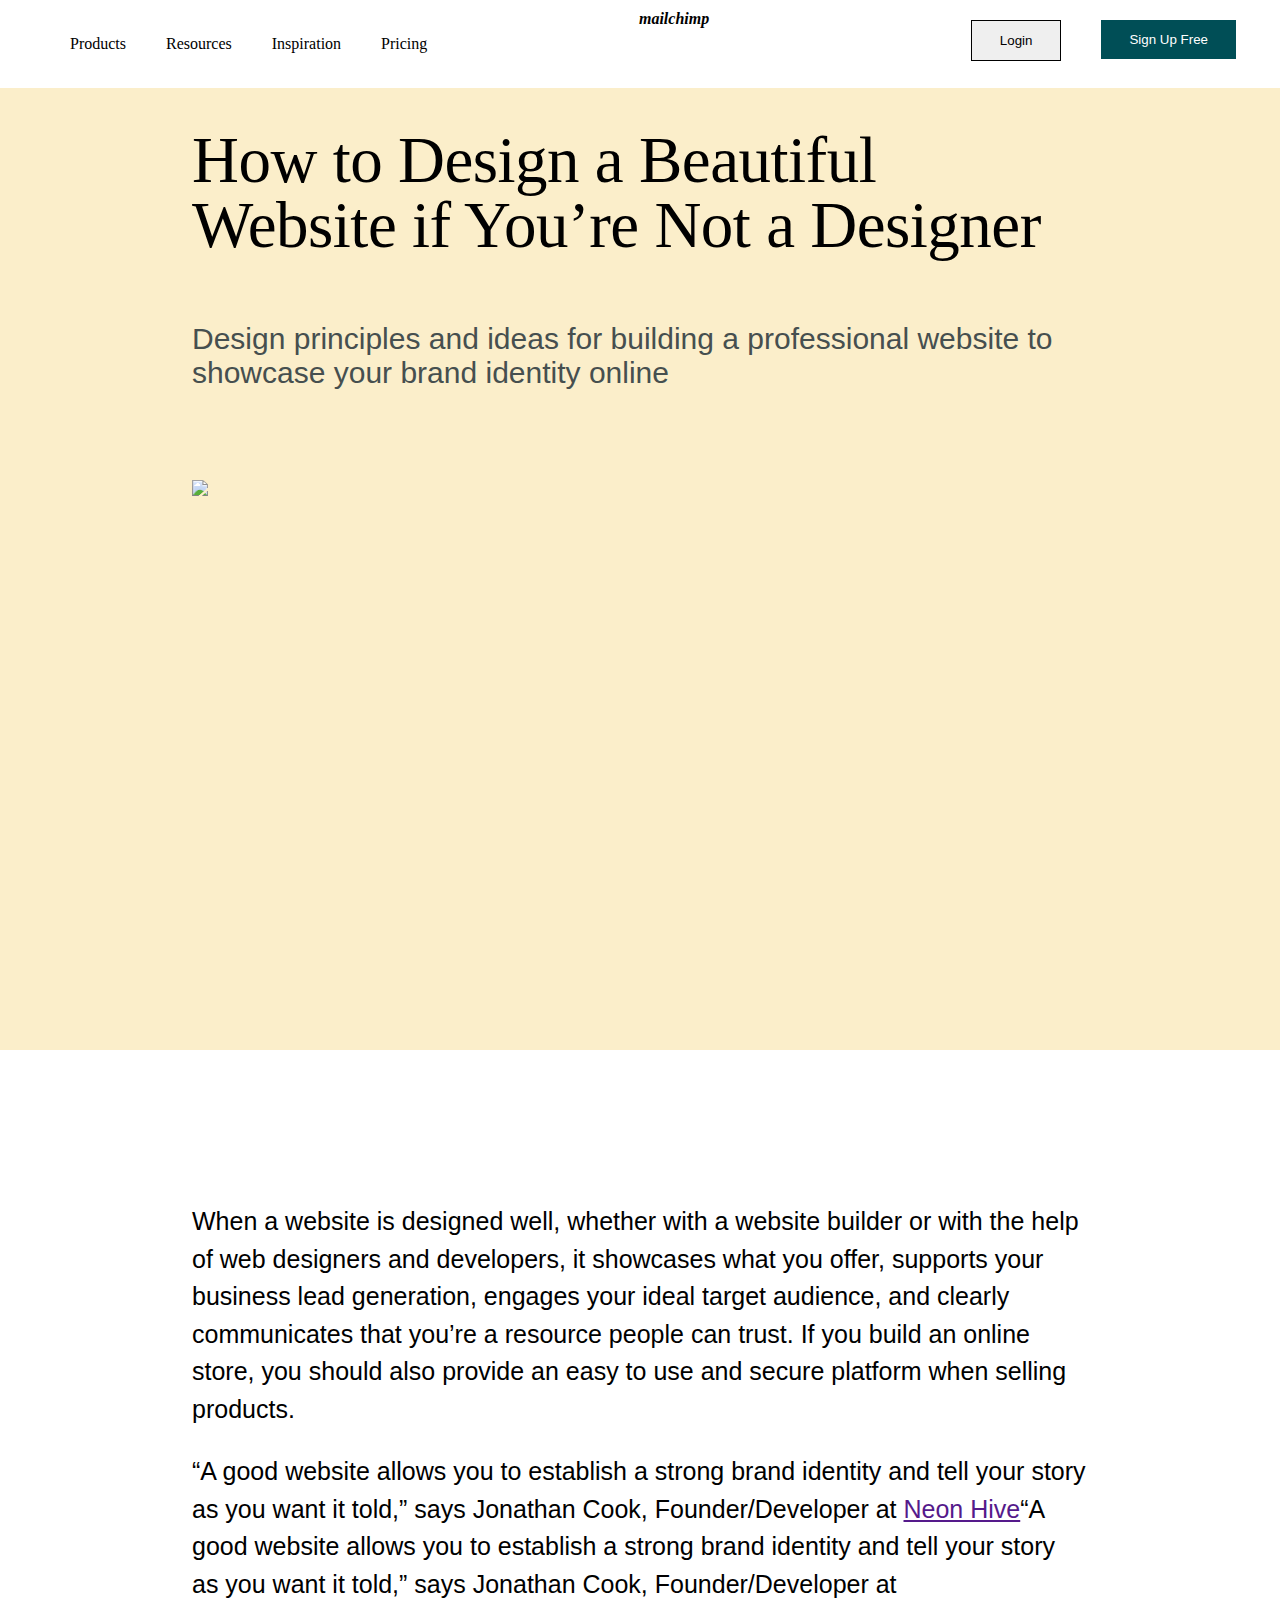
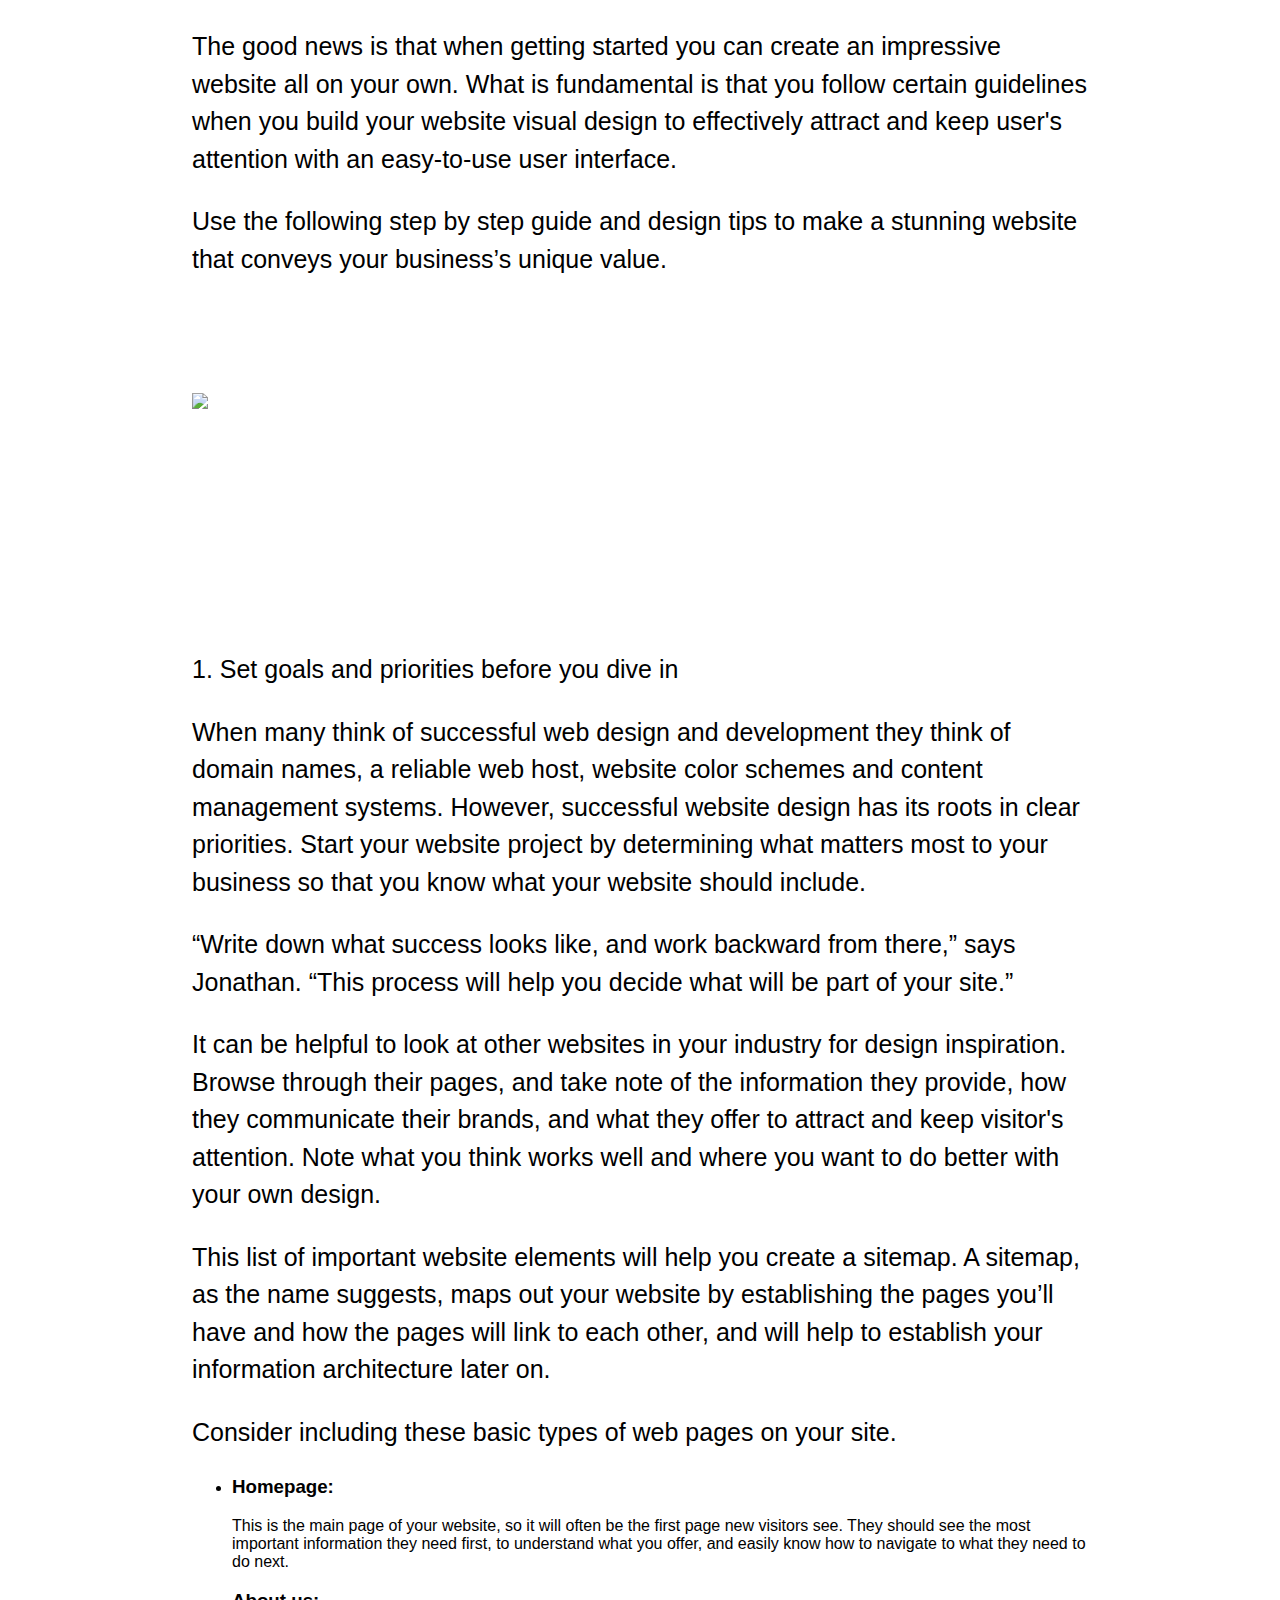
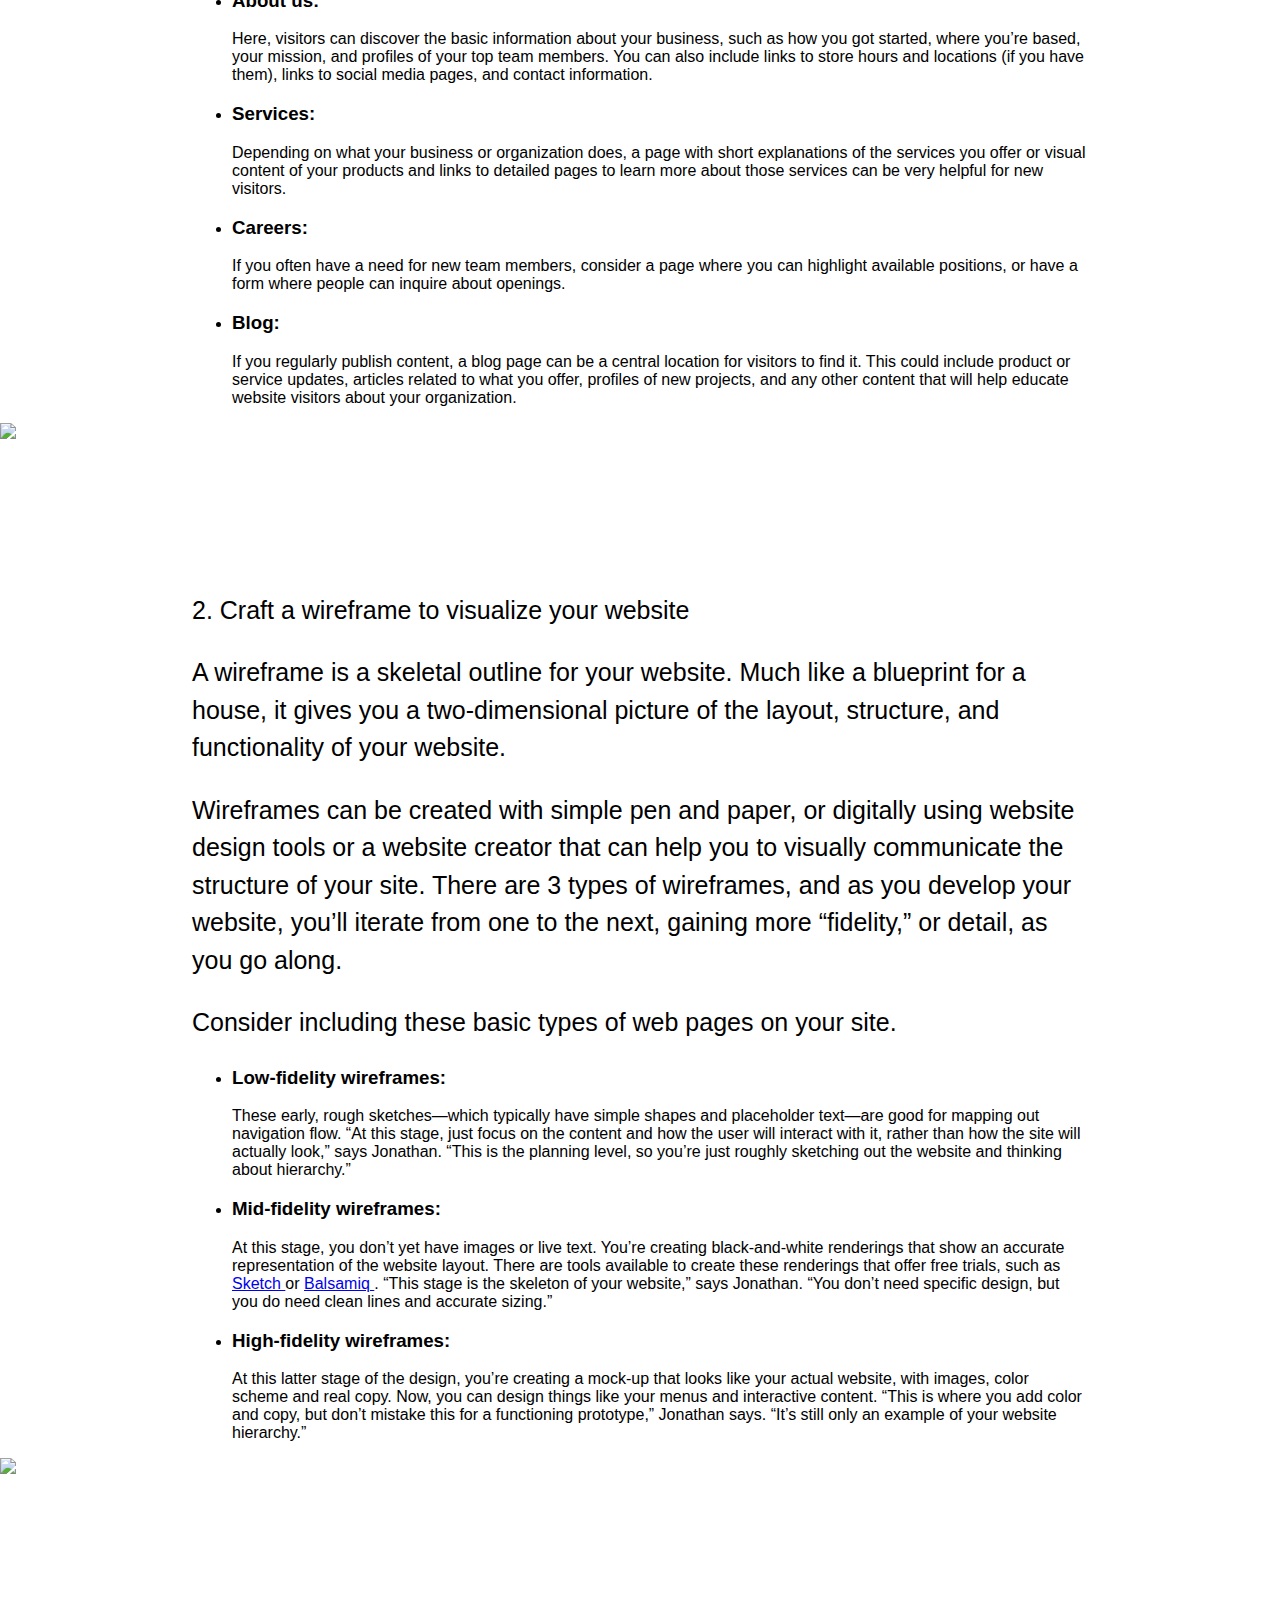
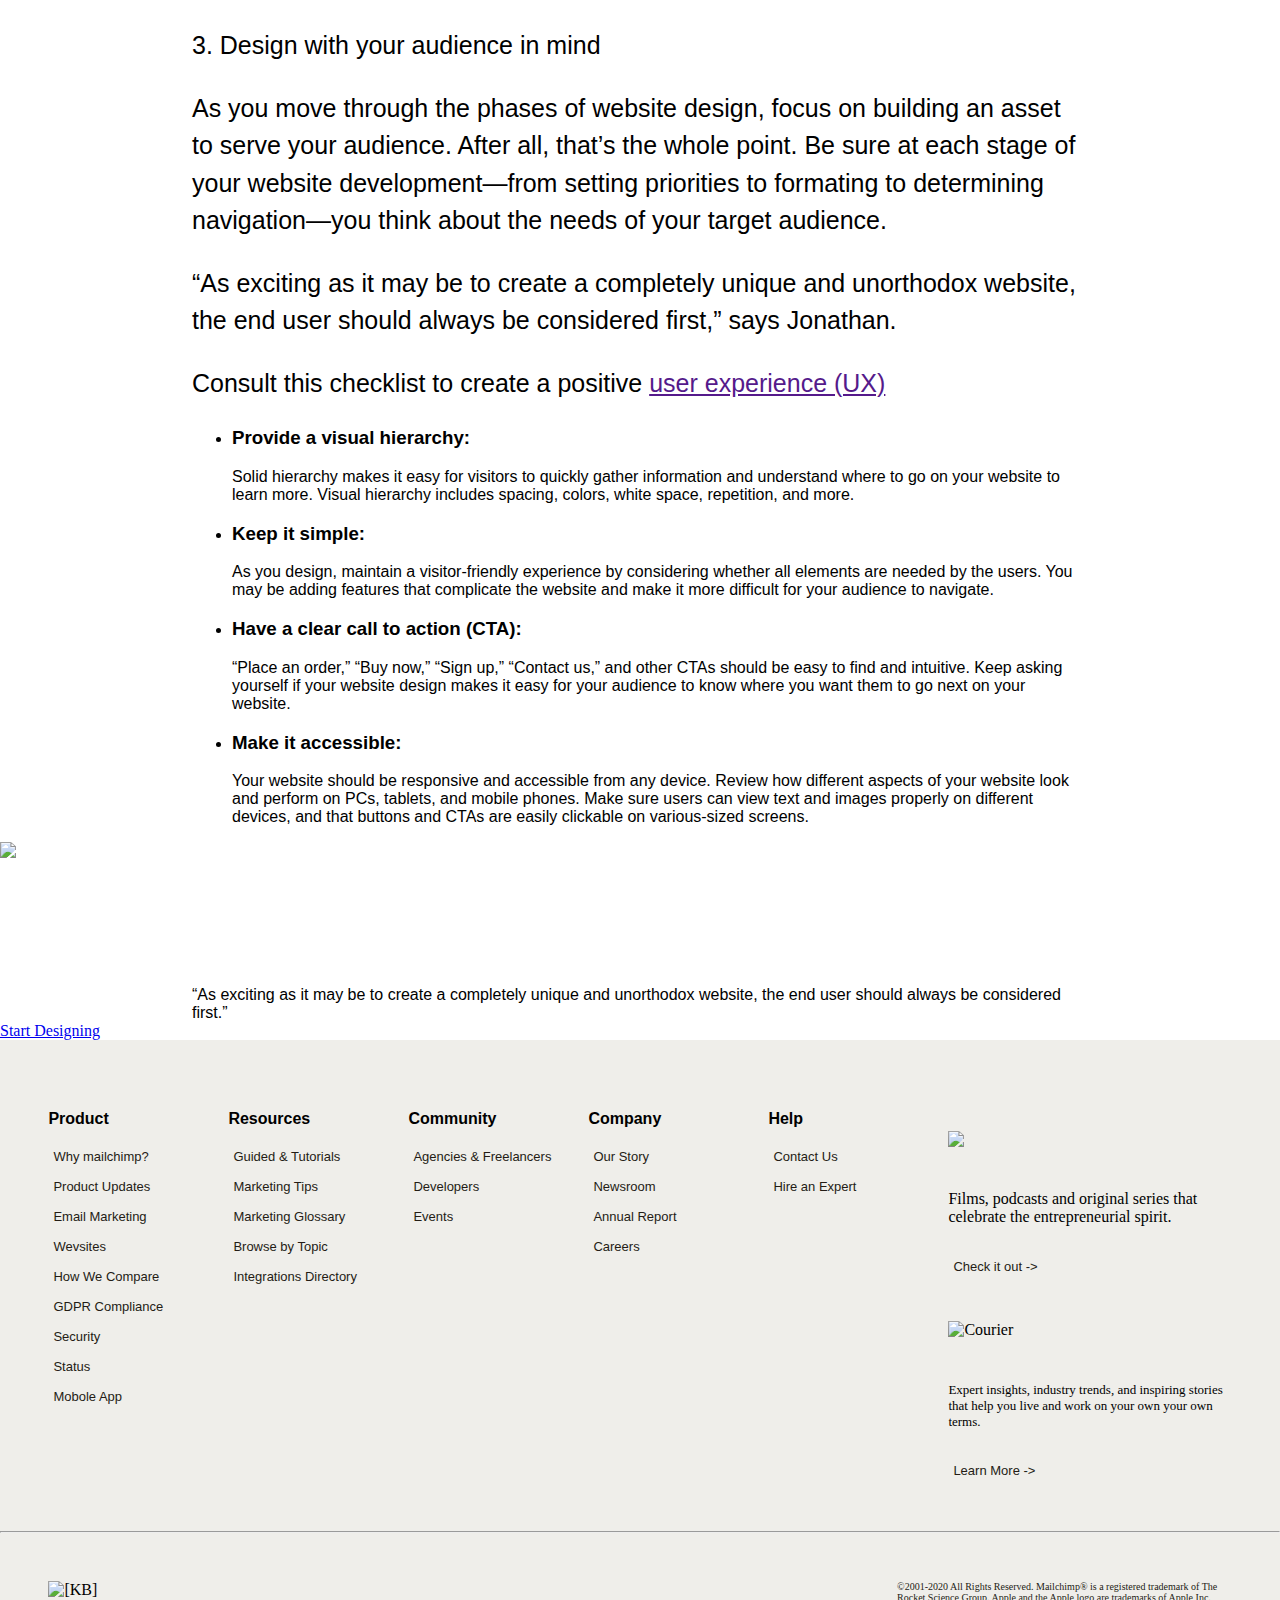
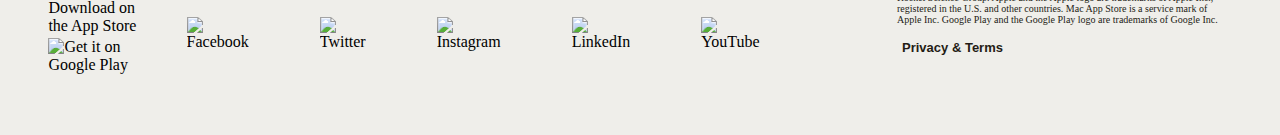
==== how-to-design-a-beautiful-website.html @ 15d6492f "Merge pull request #19 from mandarsatam/himanshu" ====
<!DOCTYPE html>
<html>
<head>
    <link rel="stylesheet" href="https://use.fontawesome.com/releases/v5.15.1/css/all.css" integrity="sha384-vp86vTRFVJgpjF9jiIGPEEqYqlDwgyBgEF109VFjmqGmIY/Y4HV4d3Gp2irVfcrp" crossorigin="anonymous">
    <link rel="preconnect" href="https://fonts.gstatic.com">
    <link href="https://fonts.googleapis.com/css2?family=Castoro&display=swap" rel="stylesheet">
    <title>how-design-a-beautiful-website</title>
    <link rel="stylesheet" href="./commonFooter.css">
    <link rel="stylesheet" href="./how-design-a-beautiful-website.css">
</head>
<body>
    <div id="nav-bar">
        <ul>
            <div class="nav-left">
                <li><a href="#">Products</a></li>
                <li><a href="how-design-a-beautiful-website.html">Resources</a></li>
                <li><a href="#">Inspiration</a></li>
                <li><a href="pricing.html">Pricing</a></li>
            </div>
            <div class="nav-mid">
                <li><i><a href="index.html"><i class="fab fa-mailchimp fa-3x"></i><b class="mailchimp-logo">mailchimp</b></a></i></li> 
            </div>
            <div class="nav-right">
                <li><i class="fas fa-search fa-lg"></i></li>
                <li>
                    <button class="login">Login</button>
                </li>
                <li>
                    <button class="sign-up">Sign Up Free</button>
                </li>
            </div>  
        </ul>
    </div>



    <div id="header">
        <div class="header-a">How to Design a Beautiful Website if You’re Not a Designer</div>
        <div class="header-b">Design principles and ideas for building a professional website to showcase your brand identity online</div>
        <img src="https://eep.io/images/yzco4xsimv0y/7tANZxVczBAaiEv0H7VdQS/cc9653700658be42f8b0f62758c97f94/How_to_Design_a_Beautiful_Website_if_You___re_Not_a_Designer_Hero_2670_smaller.png?w=980&q=95" class="image-1"/>
        
    </div>
    <div class="paragraph-box">
        <p>When a website is designed well, whether with a website builder or with the help of web designers and developers, 
            it showcases what you offer, supports your business lead generation, engages your ideal target audience, 
            and clearly communicates that you’re a resource people can trust. If you build an online store, 
            you should also provide an easy to use and secure platform when selling products. 
        </p>
        <p>
            “A good website allows you to establish a strong brand identity and tell your story as you want it told,” 
            says Jonathan Cook, Founder/Developer at <a href="" class="atag">Neon Hive</a>“A good website allows you to establish
             a strong brand identity and tell your story as you want it told,” says Jonathan Cook, Founder/Developer at 
        </p>
        <p>
            The good news is that when getting started you can create an impressive website all on your own. 
            What is fundamental is that you follow certain guidelines when you build your website visual design to effectively
             attract and keep user's attention with an easy-to-use user interface.  
        </p>
        <p>
            Use the following step by step guide and design tips to make a stunning website that conveys your business’s unique value.
        </p>
    </div>
    <img src="https://eep.io/images/yzco4xsimv0y/5Uo1kmz6a5XryCeN4BP3rK/7dff76a64be5eae2493c28e5771f1dcd/jonathan_cook_neon_hive_quote.png?w=980&q=95" class="image-1"/>
    <div class="paragraph-box paragraph-box2">
        <p id="heading">
            1. Set goals and priorities before you dive in
        </p>
        <p>
            When many think of successful web design and development they think of domain names, 
            a reliable web host, website color schemes and content management systems. However, 
            successful website design has its roots in clear priorities. Start your website project by 
            determining what matters most to your business so that you know what your website should include.  
        </p>
        <p>
            “Write down what success looks like, and work backward from there,” says Jonathan. 
            “This process will help you decide what will be part of your site.”
        </p>
        <p>
            It can be helpful to look at other websites in your industry for design inspiration. 
            Browse through their pages, and take note of the information they provide, how they communicate their brands, 
            and what they offer to attract and keep visitor's attention. 
            Note what you think works well and where you want to do better with your own design.
        </p>
        <p>
            This list of important website elements will help you create a sitemap. 
            A sitemap, as the name suggests, maps out your website by establishing the pages you’ll have and how 
            the pages will link to each other, and will help to establish your information architecture later on.
        </p>
        <p>
            Consider including these basic types of web pages on your site.
        </p>
        <ul>
            <li>
                <h3>Homepage:</h3>
                This is the main page of your website, so it will often be the first page new visitors see. 
                They should see the most important information they need first, to understand what you offer, 
                and easily know how to navigate to what they need to do next.  
            </li>
            <li>
                <h3>About us:</h3>
                Here, visitors can discover the basic information about your business, such as how you got started, where you’re based, 
                your mission, and profiles of your top team members. You can also include links to store hours and locations 
                (if you have them), links to social media pages, and contact information.
            </li>
            <li>
                <h3>Services:</h3>
                Depending on what your business or organization does, a page with short explanations of the services you offer or 
                visual content of your products and links to detailed pages to learn more about those services can be very helpful 
                for new visitors.
            </li>
            <li>
                <h3>Careers:</h3>
                If you often have a need for new team members, consider a page where you can highlight available positions, 
                or have a form where people can inquire about openings.
            </li>
            <li>
                <h3>Blog:</h3>
                If you regularly publish content, a blog page can be a central location for visitors to find it. 
                This could include product or service updates, articles related to what you offer, profiles of new projects, 
                and any other content that will help educate website visitors about your organization.
            </li>
        </ul>
    </div>
    <img src="https://eep.io/images/yzco4xsimv0y/4IuDt057gKAt2ygvYPOVLG/4b6ca9d3955277ac47e888dcc617e81d/ILLO_MiniSpot_Customers-Onlinev1_FranzLang_320.png?w=980&q=95" class="image-3"/>
    <div class="paragraph-box paragraph-box2">
        <p id="heading">
            2. Craft a wireframe to visualize your website 
        </p>
        <p>
            A wireframe is a skeletal outline for your website. Much like a blueprint for a house, 
            it gives you a two-dimensional picture of the layout, structure, and functionality of your website.
  
        </p>
        <p>
            Wireframes can be created with simple pen and paper, or digitally using website design tools or a 
            website creator that can help you to visually communicate the structure of your site. There are 3 types
             of wireframes, and as you develop your website, you’ll iterate from one to the next, gaining more “fidelity,” 
             or detail, as you go along.

        </p>
        <p>
            Consider including these basic types of web pages on your site.
        </p>
        <ul>
            <li>
                <h3>Low-fidelity wireframes:</h3>
                These early, rough sketches—which typically have simple shapes and placeholder text—are good for mapping out navigation flow. 
                “At this stage, just focus on the content and how the user will interact with it, rather than how the site will actually look,” 
                says Jonathan. “This is the planning level, so you’re just roughly sketching out the website and thinking about hierarchy.”  
            </li>
            <li>
                <h3>Mid-fidelity wireframes:</h3>
                 
                At this stage, you don’t yet have images or live text. You’re creating black-and-white renderings that show an accurate 
                representation of the website layout. There are tools available to create these renderings that offer free trials, 
                such as<a href="#"> Sketch </a> or <a href="#"> Balsamiq </a>. “This stage is the skeleton of your website,” says Jonathan. 
                “You don’t need specific design, but you do need clean lines and accurate sizing.” 
            </li>
            <li>
                <h3>High-fidelity wireframes:</h3>                 
                At this latter stage of the design, you’re creating a mock-up that looks like your actual website, with images, 
                color scheme and real copy. Now, you can design things like your menus and interactive content. “This is where you add 
                color and copy, but don’t mistake this for a functioning prototype,” Jonathan says. “It’s still only an example of your 
                website hierarchy.”
            </li>
        </ul>
    </div>
    <img src="https://eep.io/images/yzco4xsimv0y/7lEF2Dmv4W9I1699xUiGRW/3e16af0cdefd97992cc4c4ad63e1bb74/ILLO_MiniSpot_Instagram_320x320.png?w=980&q=95" class="image-3"/>
    <div class="paragraph-box paragraph-box2">
        <p id="heading">
            3. Design with your audience in mind 
        </p>
        <p>
            As you move through the phases of website design, focus on building an asset to serve your audience. 
            After all, that’s the whole point. Be sure at each stage of your website development—from setting priorities 
            to formating to determining navigation—you think about the needs of your target audience.
  
        </p>
        <p>
            “As exciting as it may be to create a completely unique and unorthodox website, 
            the end user should always be considered first,” says Jonathan.

        </p>
        <p>
            Consult this checklist to create a positive <a href="">user experience (UX)</a>
        </p>
        <ul>
            <li>
                <h3>Provide a visual hierarchy:</h3>
                Solid hierarchy makes it easy for visitors to quickly gather information and understand where to go on your website 
                to learn more. Visual hierarchy includes spacing, colors, white space, repetition, and more.  
            </li>
            <li>
                <h3>Keep it simple:</h3>
                As you design, maintain a visitor-friendly experience by considering whether all elements are needed by the users. 
                You may be adding features that complicate the website and make it more difficult for your audience to navigate. 
            </li>
            <li>
                <h3>Have a clear call to action (CTA):</h3>                 
                “Place an order,” “Buy now,” “Sign up,” “Contact us,” and other CTAs should be easy to find and intuitive. 
                Keep asking yourself if your website design makes it easy for your audience to know where you want them to 
                go next on your website.
            </li>
            <li>
                <h3>Make it accessible:</h3>                 
                Your website should be responsive and accessible from any device. Review how different aspects of your website 
                look and perform on PCs, tablets, and mobile phones. Make sure users can view text and images properly on different devices, 
                and that buttons and CTAs are easily clickable on various-sized screens.
            </li>
        </ul>
    </div>
    <img src="https://eep.io/images/yzco4xsimv0y/4IQ48OSJHOry1Gnsa4XWlA/1d175866bb1b38fcf9a51fa189c92912/Select_Image_Carefully.png?w=980&q=95" class="image-3"/>
    <div id="heading" class="text-align paragraph-box">“As exciting as it may be to create a completely unique and unorthodox website, 
        the end user should always be considered first.”</div>
    <a href="#" class="btn">Start Designing</a>

    
    
    
    
    



    <div id="box-6">
        <div>
            <div>
                <h4>Product</h4>
                <a href="">Why mailchimp?</a>
                <a href="">Product Updates</a>
                <a href="">Email Marketing</a>
                <a href="">Wevsites</a>
                <a href="">How We Compare</a>
                <a href="">GDPR Compliance</a>
                <a href="">Security</a>
                <a href="">Status</a>
                <a href="">Mobole App</a>
            </div>
            <div>
                <h4>Resources</h4>
                <a href="">Guided & Tutorials</a>
                <a href="">Marketing Tips</a>
                <a href="">Marketing Glossary</a>
                <a href="">Browse by Topic</a>
                <a href="">Integrations Directory</a>
            </div>
            <div>
                <h4>Community</h4>
                <a href="">Agencies & Freelancers</a>
                <a href="">Developers</a>
                <a href="">Events</a>
            </div>
            <div>
                <h4>Company</h4>
                <a href="">Our Story</a>
                <a href="">Newsroom</a>
                <a href="">Annual Report</a>
                <a href="">Careers</a>
            </div>
            <div>
                <h4>Help</h4>
                <a href="">Contact Us</a>
                <a href="">Hire an Expert</a>
            </div>
            <div id="flex-box">
                <img src="https://eep.io/images/yzco4xsimv0y/4GB4ccyPMbWUX4aYbzIlo9/5f045fc4120b8afb030036e3ce8136e9/mcp-horizontal.png?w=240&q=95" class="image-5"/>            
                <div>Films, podcasts and original series that celebrate the entrepreneurial spirit.</div><br>
                <a href="">Check it out -></a>

                <img src="https://eep.io/images/yzco4xsimv0y/5itQmdXHB6vMuAcvyWp5MR/ef5cd2cecd4c92b7029a22ec67585c65/Courier.svg?q=95" data-src="https://eep.io/images/yzco4xsimv0y/5itQmdXHB6vMuAcvyWp5MR/ef5cd2cecd4c92b7029a22ec67585c65/Courier.svg?q=95" data-behavior="lazyload" alt="Courier" class="image-5"/>            
                <div>Expert insights, industry trends, and inspiring stories that help you live and work on your own your own terms.</div><br>
                <a href="">Learn More -></a>
                
            </div>
        </div>
        <hr/>
        <div>
            <div class="flex-box2">
                <img src="https://eep.io/images/yzco4xsimv0y/1u3hha7FE0Q402e2qsMu6a/5e403548149c1618b64034284f692ff1/icon-ios.svg?q=95" data-src="https://eep.io/images/yzco4xsimv0y/1u3hha7FE0Q402e2qsMu6a/5e403548149c1618b64034284f692ff1/icon-ios.svg?q=95" data-behavior="lazyload" class="image-6" alt="[KB] Download on the App Store">
                <img src="https://eep.io/images/yzco4xsimv0y/64EpnI4RsQI66c2y2O60G2/4c34d7bc4dd7a4362c7e19a06c109e21/icon-android.svg?q=95" data-src="https://eep.io/images/yzco4xsimv0y/64EpnI4RsQI66c2y2O60G2/4c34d7bc4dd7a4362c7e19a06c109e21/icon-android.svg?q=95" data-behavior="lazyload" class="image-6" alt="Get it on Google Play">
            </div>
            <img src="https://eep.io/images/yzco4xsimv0y/5daYAeMRSgIUUiSquGwsgI/1904e3f818575ec9625fa15dab193243/icon-facebook.svg?q=95" data-src="https://eep.io/images/yzco4xsimv0y/5daYAeMRSgIUUiSquGwsgI/1904e3f818575ec9625fa15dab193243/icon-facebook.svg?q=95" data-behavior="lazyload" class="image-7" alt="Facebook">
            <img src="https://eep.io/images/yzco4xsimv0y/3VjJhbqftKuok6gqYuUQKy/328d56c5d13ad50b9679b11e716bb218/icon-twitter.svg?q=95" data-src="https://eep.io/images/yzco4xsimv0y/3VjJhbqftKuok6gqYuUQKy/328d56c5d13ad50b9679b11e716bb218/icon-twitter.svg?q=95" data-behavior="lazyload" style="" class="image-7" alt="Twitter">
            <img src="https://eep.io/images/yzco4xsimv0y/RlNw7Xkw8uKYAUoYU4aQw/ff3eada8736da9e63fbd9f929c6a677c/icon-instagram.svg?q=95" data-src="https://eep.io/images/yzco4xsimv0y/RlNw7Xkw8uKYAUoYU4aQw/ff3eada8736da9e63fbd9f929c6a677c/icon-instagram.svg?q=95" data-behavior="lazyload" style="" class="image-7" alt="Instagram">
            <img src="https://eep.io/images/yzco4xsimv0y/n5saFR4miW4U4ygUIQo0A/8f9c60cb133b80fda2fe9bdb825b4a5f/icon-linkedin.svg?q=95" data-src="https://eep.io/images/yzco4xsimv0y/n5saFR4miW4U4ygUIQo0A/8f9c60cb133b80fda2fe9bdb825b4a5f/icon-linkedin.svg?q=95" data-behavior="lazyload" style="" class="image-7" alt="LinkedIn">
            <img src="https://eep.io/images/yzco4xsimv0y/2z1ra9BrgQewIqMQckMasg/58e3e8ec04acd60f0642f89dfbd71218/icon-youtube.svg?q=95" data-src="https://eep.io/images/yzco4xsimv0y/2z1ra9BrgQewIqMQckMasg/58e3e8ec04acd60f0642f89dfbd71218/icon-youtube.svg?q=95" data-behavior="lazyload" style="" class="image-7" alt="YouTube">        
            <img src="https://eep.io/images/yzco4xsimv0y/7nawBEArBKpxRukK66OZtN/af9879112b20982e13748d47b24c8681/pinterest-logo.svg?q=95" data-src="https://eep.io/images/yzco4xsimv0y/7nawBEArBKpxRukK66OZtN/af9879112b20982e13748d47b24c8681/pinterest-logo.svg?q=95" data-behavior="lazyload" style="" class="image-7" alt="">
            <div class="last-text">©2001-2020 All Rights Reserved. Mailchimp® is a registered trademark of The Rocket Science Group. Apple and the Apple logo are trademarks of Apple Inc., registered in the U.S. and other countries. Mac App Store is a service mark of Apple Inc. Google Play and the Google Play logo are trademarks of Google Inc. <a href="" style="color: #241c15; font-weight: 700;">Privacy & Terms</a></div>
        </div>
    </div>
</body>
</html>
---- commonFooter.css ----
#box-5{
    background-color: rgb(255,224,27);
    height: 55vh;
    width: 100%;
    text-align: center;
}
.e_a{
    font-size: 3.125rem;
    color: #241c15;
    font-weight: 300;
    font-family: Means Web,Georgia,Times,Times New Roman,serif;
}
.e_b{
    color: #241c15;
    font-family: Graphik Web,Helvetica Neue,Helvetica,Arial,Verdana,sans-serif;
    font-size: 1.25rem;
    font-weight: 300;
    line-height: 1.4;
    letter-spacing: 0;
}
.e_c{
    background-color: rgb(0,124,137);
    height: 70px;
    width: 210px;
    font-size: 20px;
    color: white;

    margin: 50px 10% 0px;
    font-family: Graphik Web,Helvetica Neue,Helvetica,Arial,Verdana,sans-serif;
    font-weight: 600;
    font-size: .9375rem;
    padding: 1.25rem 2.5rem;
}
#box-6{   

    background-color: rgb(239,238,234);
    
}
#box-6 > div{
    display: flex;
    flex-basis: 20%;
    margin: 10px;
    text-align: left;
    padding: 10%;
}
#box-6 > div > div:nth-child(n) > a:nth-child(n){
    margin: 5px;
    font-family: Graphik Web,Helvetica Neue,Helvetica,Arial,Verdana,sans-serif;
    display: flex;
    flex-direction: column;
    margin-top: 15px;
    color: #241c15;
    font-size: .8125rem;
    font-weight: 400;
}
#box-6 > div > div:nth-child(n) > h4:nth-child(n){
    font-family: Graphik Web,Helvetica Neue,Helvetica,Arial,Verdana,sans-serif;
    width: 180px;
    
}
#box-6 a{
    text-decoration: none;
    
}
#box-6 a:hover{
    text-decoration: underline;
}
#flex-box{
    display: flex;
    flex-direction: column;
}
.image-5{
    width: 93%;
    margin: 15% 0%;
}
#flex-box > div:nth-child(3), #flex-box > div:nth-child(6){
    border: none;
    font-size: .8125rem;
    font-family: Means Web,Georgia,Times,Times New Roman,serif;
    font-weight: 300;

}

.image-6{
    width: 100%;
    margin-bottom: 3%;
    
}
#box-6 > div:nth-child(n){
    display: flex;
    flex-basis: 20%;
    padding: 3%;
}
#flex-box2{
    display: flex;
    flex-direction: column;
    flex-basis: 100%;
    border: 1px solid black;
}
.image-7{
    width: 10%;
    margin: 3%;
}
.last-text{
    font-size: .625rem;
    color: #241c15;
}
---- how-design-a-beautiful-website.css ----
body{
    height: 1000px;
    margin: 0;
}
#nav-bar{
    position: fixed;
    width: 100%;
    padding: 0;
    background-color: white;
    top: 0;
    left: 0;
    padding: 10px;
}

#nav-bar > ul{
    display: flex;
    width: 95%;
    justify-content: space-between;
    margin: 0;
}

#nav-bar > ul > div{
    display: flex;
}

#nav-bar  li{
    list-style: none;
    margin: 0 20px;
}

#nav-bar  a{
    text-decoration: none;
    color: black;
}

.nav-left{
    margin: 25px 0;
}

.nav-right{
    margin: 10px;
}

.nav-mid{
    margin: 10px 0;
}

.login{
    padding: 12px 28px;
    border-radius: 0;
    border: 1px solid black;
}
.sign-up{
    padding: 12px 28px;
    background-color: #004E56;
    color: white;
    border-radius: 0;
    border: 0;
}

.fa-search{
    margin-top: 10px;
}

.mailchimp-logo{
    position: relative;
    bottom: 10px;
}








body{
    display: grid;
    width: 100%;
    margin: auto;
    justify-content: center;
}
#header{
    height: 1050px;
    margin: auto;
    background-color: rgb(251,238,202);
}
.header-a{
    font-family: Means Web,Georgia,Times,Times New Roman,serif;
    font-size: 65px;
    font-weight: 300;
    line-height: 1;
    letter-spacing: -.03125rem;
    padding: 10% 15% 0%;
}
.header-b{
    padding: 5% 15% 0%;
    font-family: Graphik Web,Helvetica Neue,Helvetica,Arial,Verdana,sans-serif;
    font-size: 30px;
    font-weight: 100;
    color: rgb(70, 79, 79);
} 
.image-1{
    width: 70%;
   padding: 7% 15%;

} 
.paragraph-box{
    width: 70%;
    margin: auto;
    margin-top: 10%;

    font-family: Graphik Web,Helvetica Neue,Helvetica,Arial,Verdana,sans-serif;
}
.paragraph-box > p{
    line-height: 1.5;
    letter-spacing: 0;
    font-size: 25px;
}
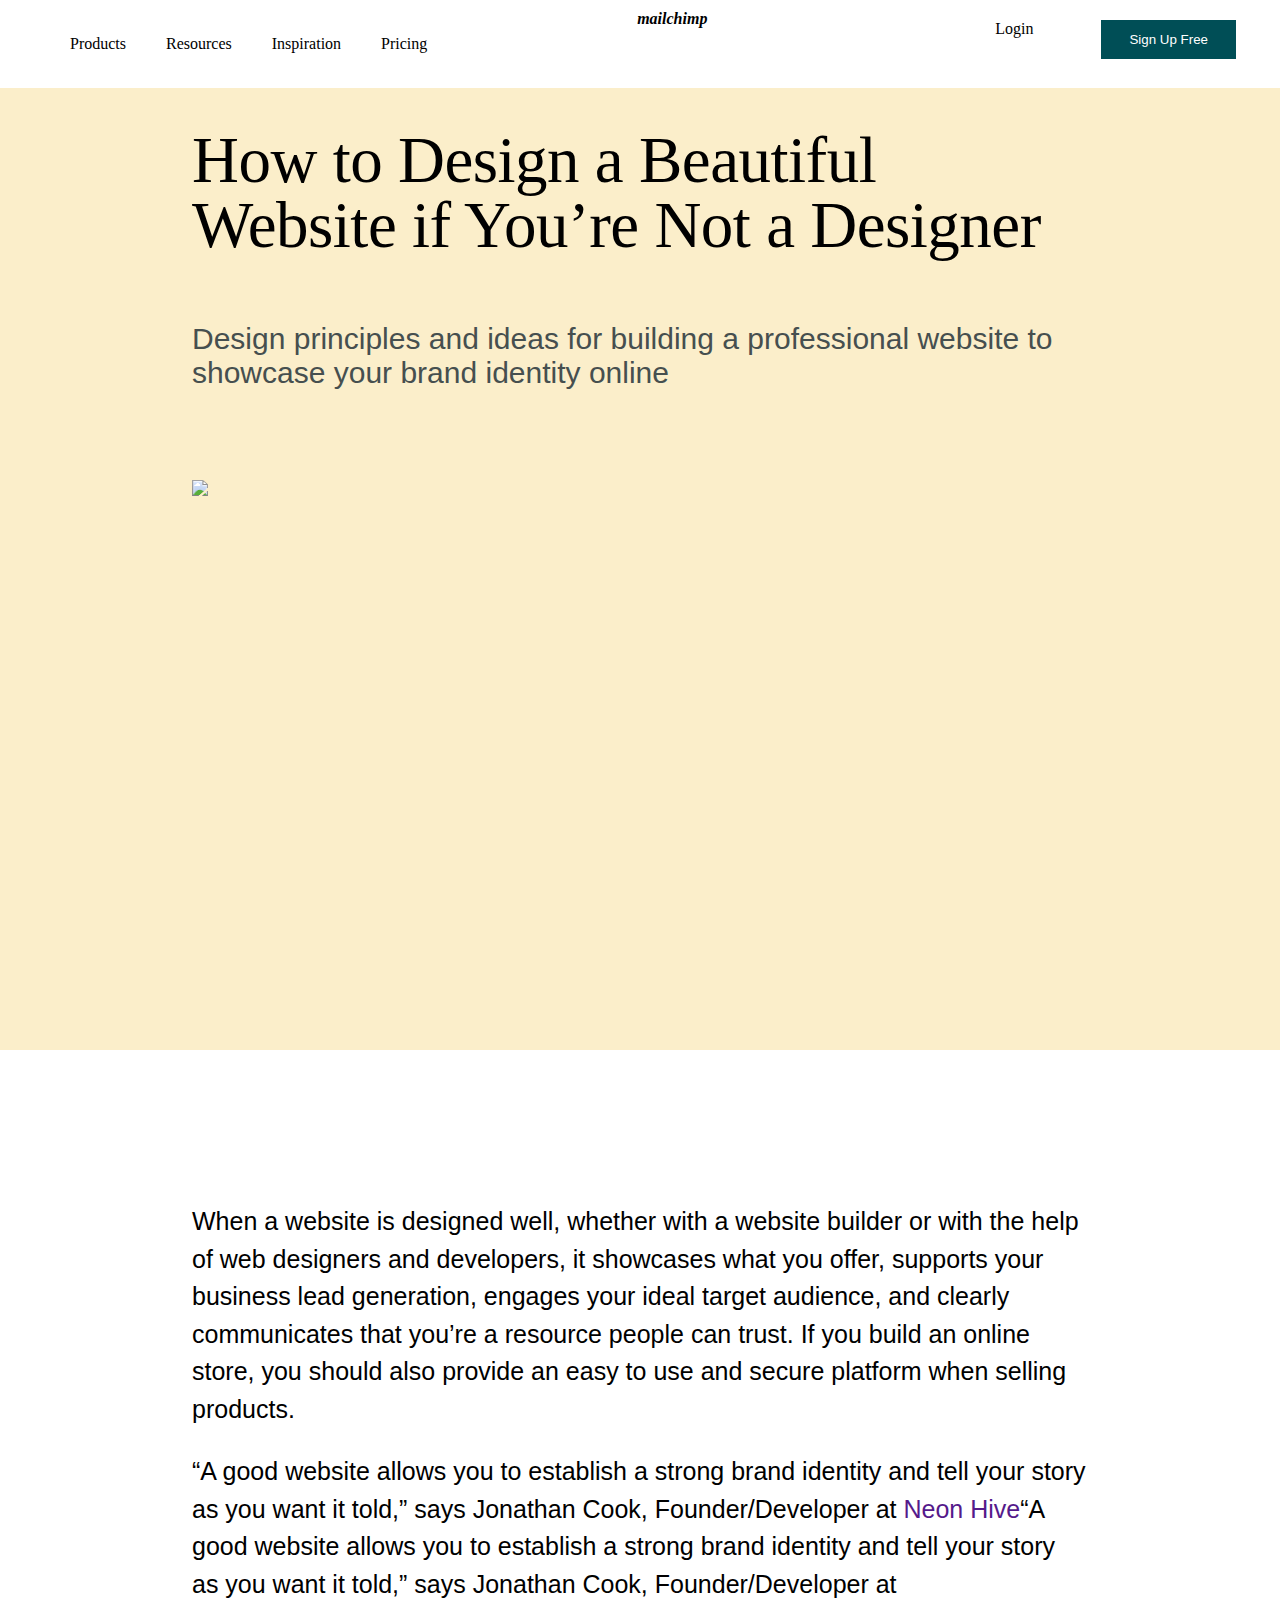
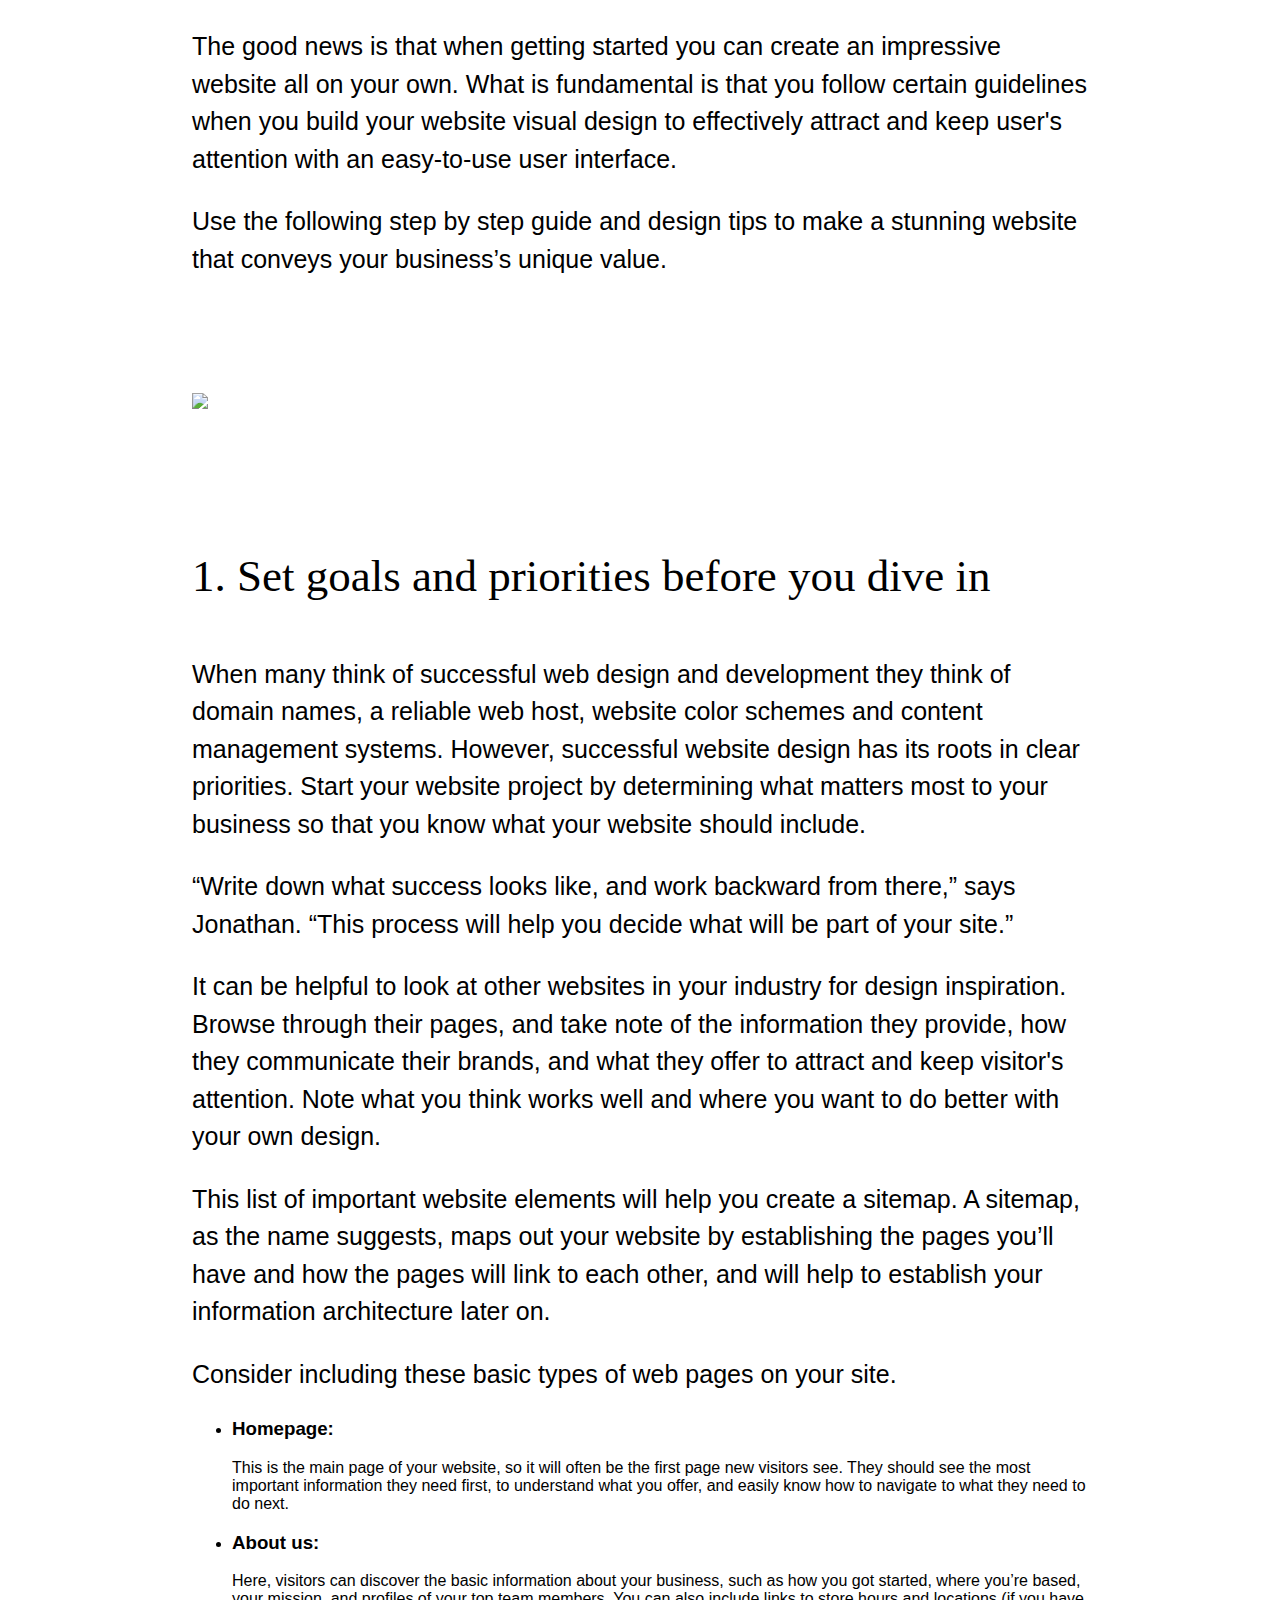
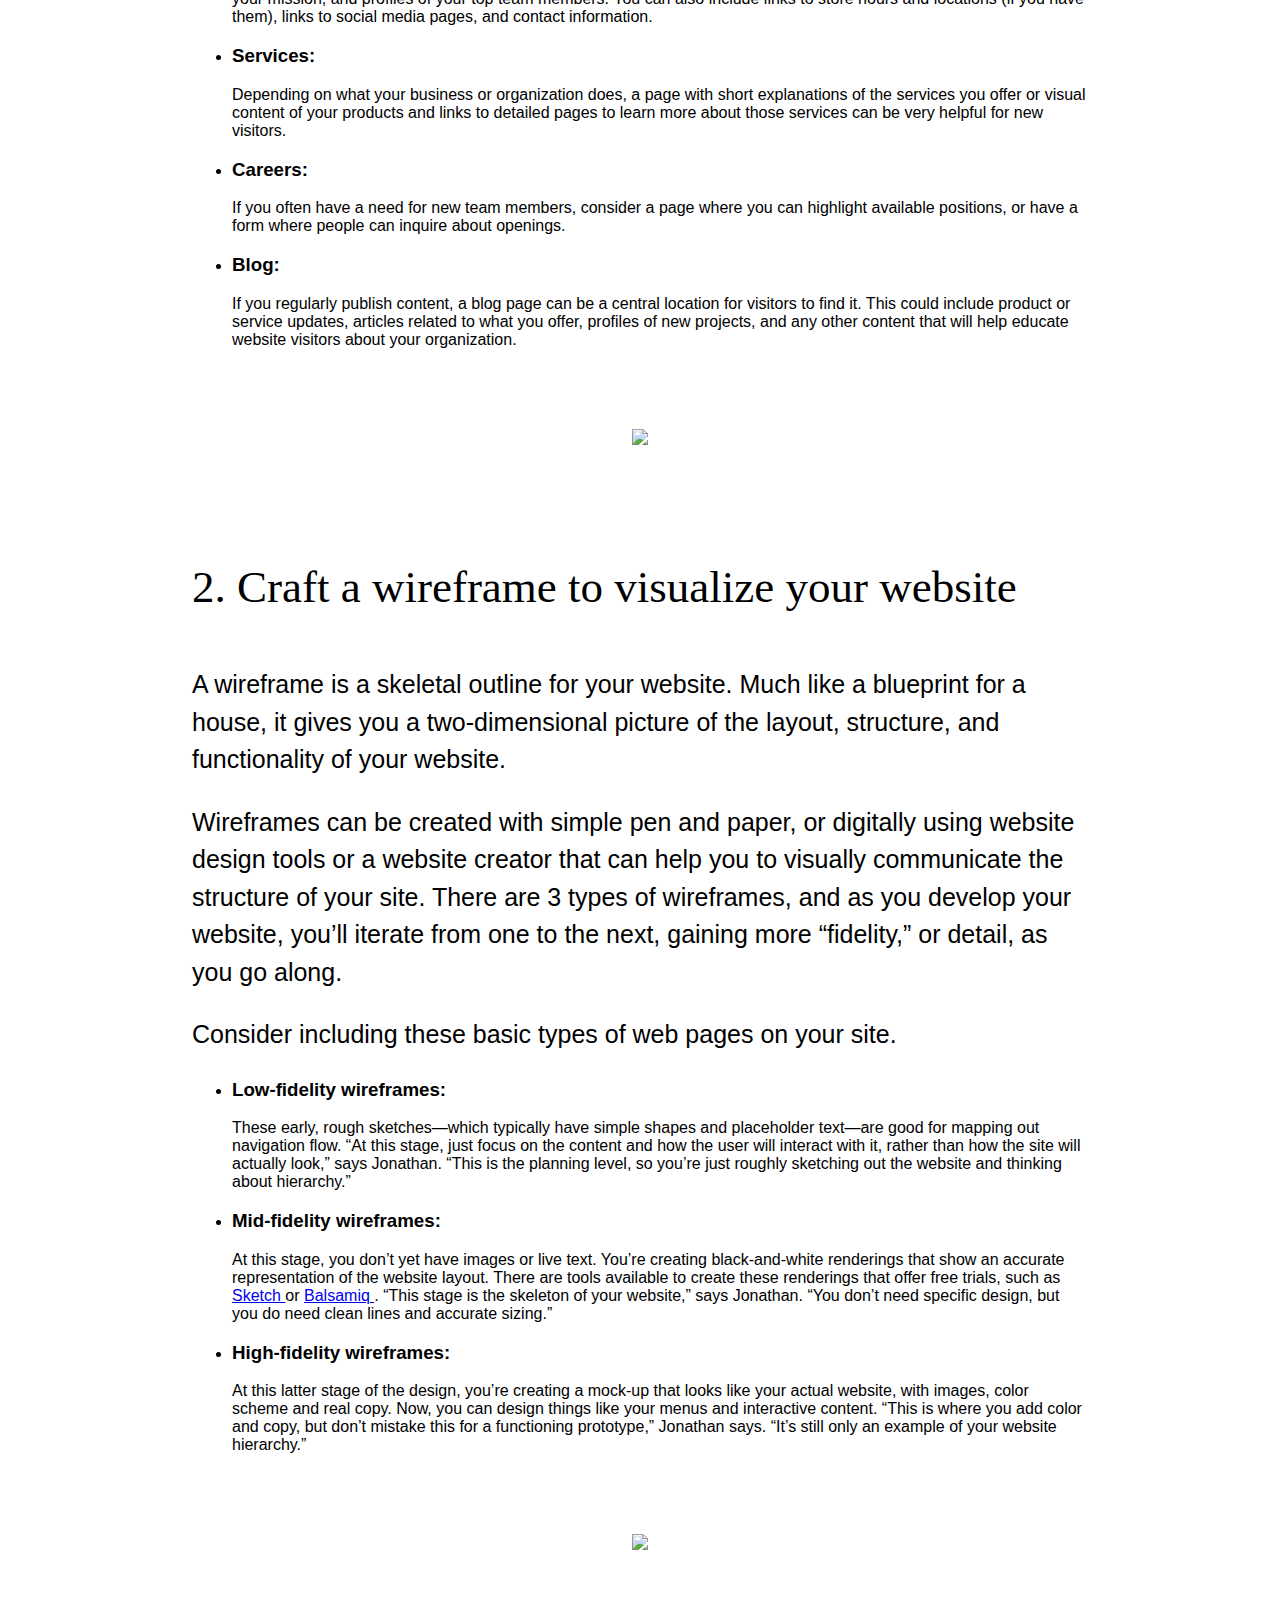
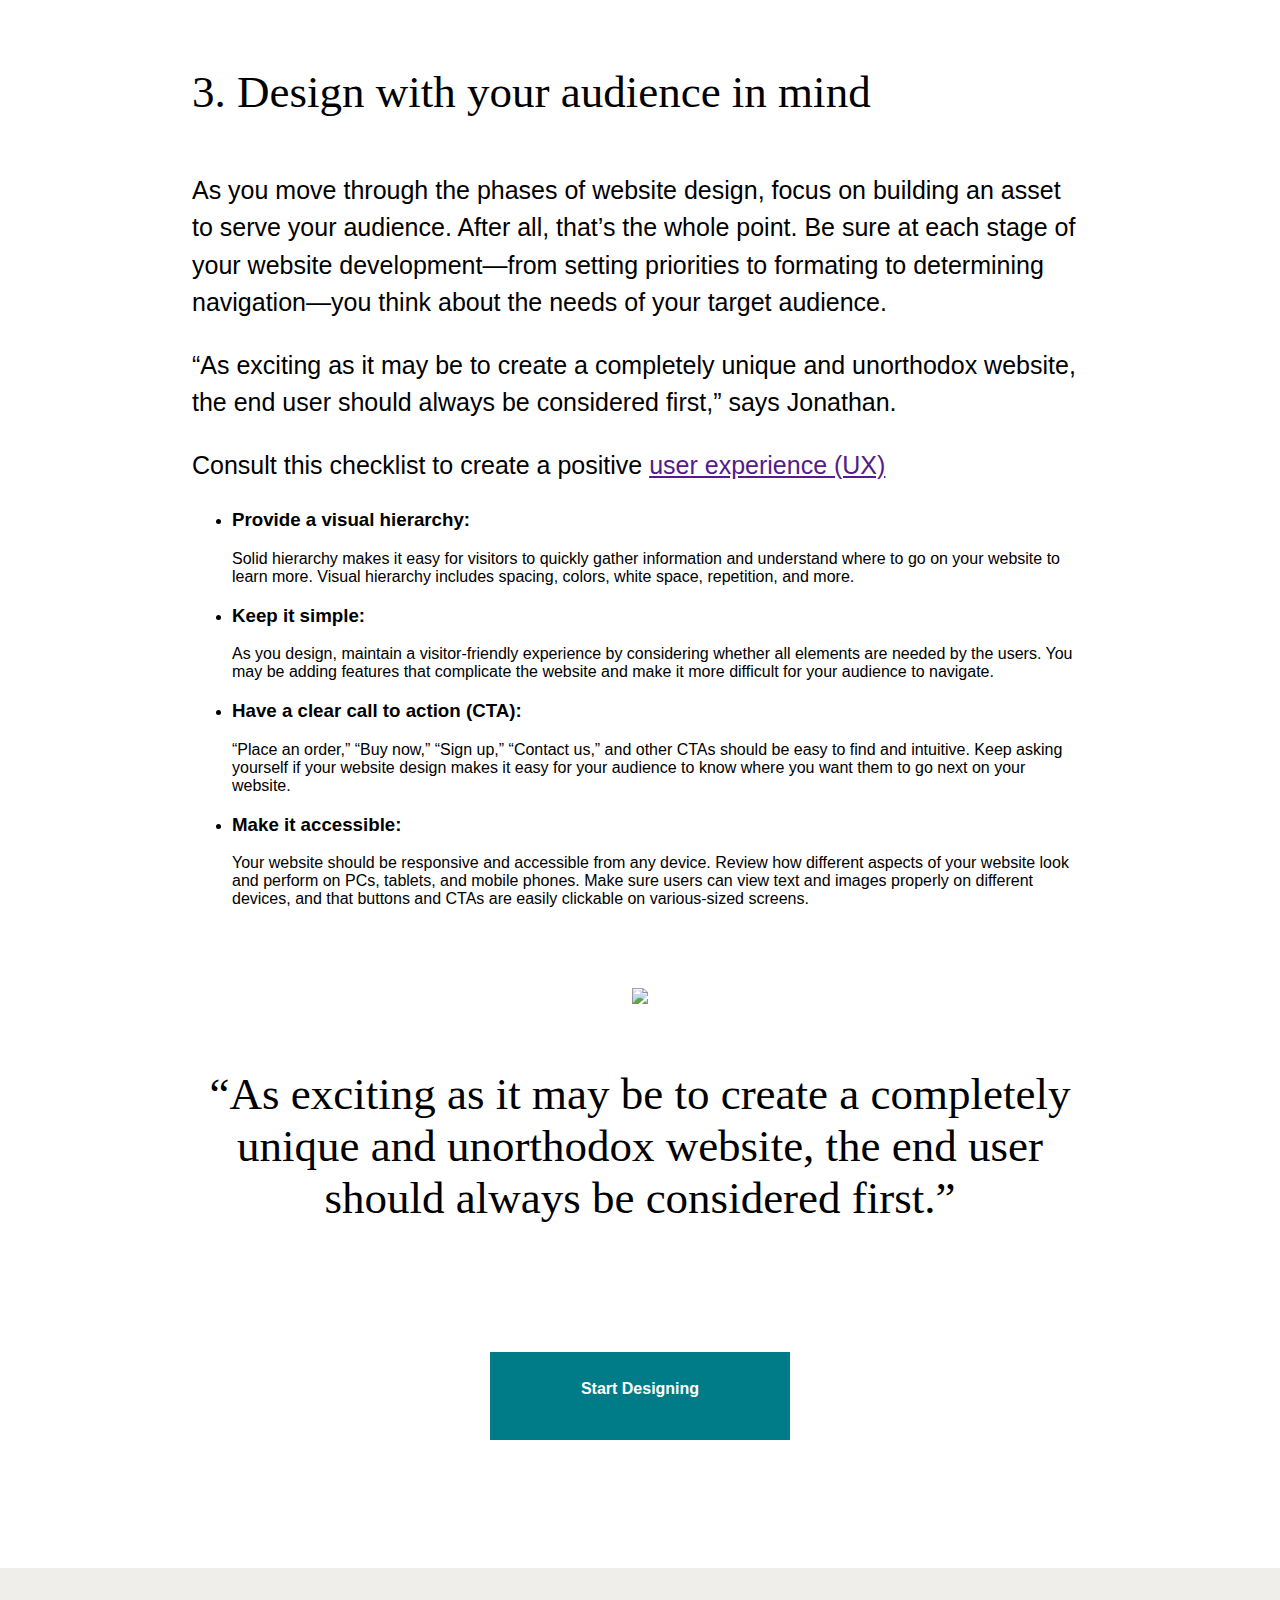
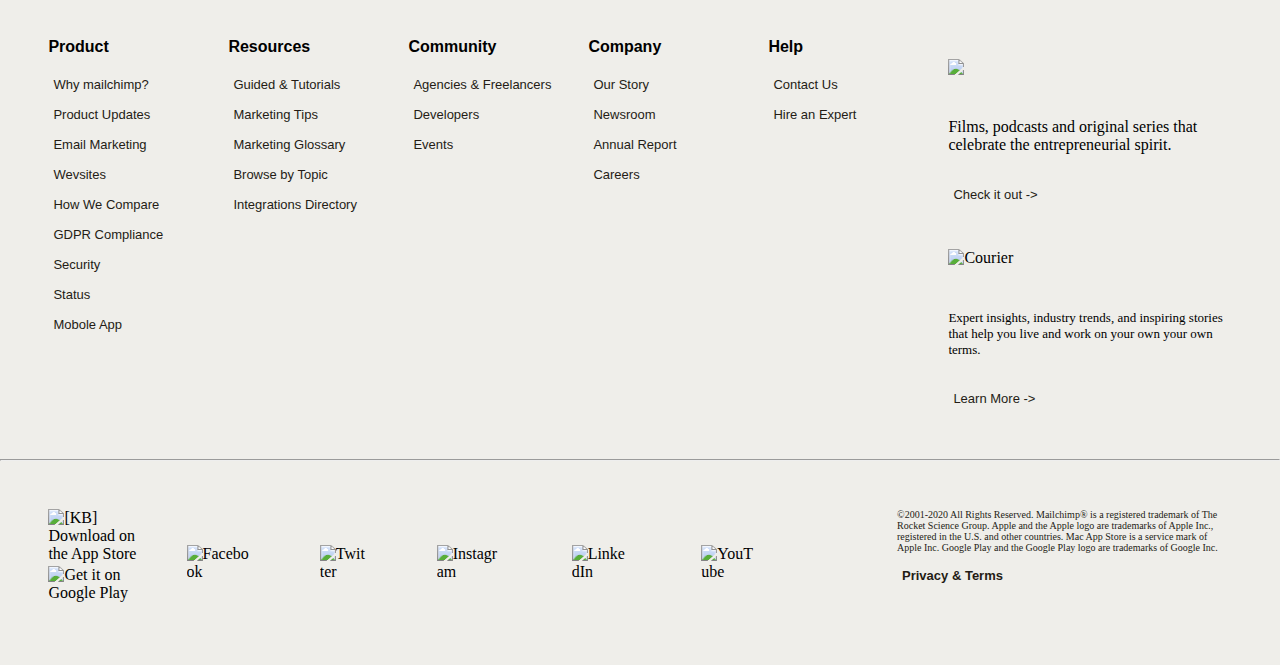
==== commit 2f1becea: "Merge branch 'master' of https://github.com/mandarsatam/Neon into mandar" ====
--- a/how-to-design-a-beautiful-website.html
+++ b/how-to-design-a-beautiful-website.html
@@ -5,8 +5,53 @@
     <link rel="preconnect" href="https://fonts.gstatic.com">
     <link href="https://fonts.googleapis.com/css2?family=Castoro&display=swap" rel="stylesheet">
     <title>how-design-a-beautiful-website</title>
-    <link rel="stylesheet" href="./commonFooter.css">
-    <link rel="stylesheet" href="./how-design-a-beautiful-website.css">
+    <link rel="stylesheet" href="./styles/commonFooter.css">
+    <link rel="stylesheet" href="./styles/how-to-design-a-beautiful-website.css">
+    <style>
+            @media screen and (max-width: 900px){
+           
+           #box-6{
+                padding-left: 10%;
+           }
+            #box-6 > div{
+            flex-direction: column;
+            padding-left: 10%;
+            }
+            .image-5, .image-6{
+                width: 70%;
+            }
+            .last-text{
+                width: 100%;
+                padding-right: 10%;
+            }
+       }
+       @media screen and (min-width: 1360px){
+            #imaginary-box{
+                width: 80%;
+                grid-gap: 0;
+                margin: auto;
+                display: grid;
+                grid-template-areas: "a a b"
+                                    "a a c";
+            }
+            #box-1{
+                grid-area: a;
+                margin: 0;
+                width: 100%;
+            }
+            .image-1{
+                grid-area: b;
+                width: 100%;
+                padding-left: 0;
+
+            }
+            #box-2{
+                width: 100%;
+                margin: 0;
+                grid-area: c;
+            }
+        }
+    </style>
 </head>
 <body>
     <div id="nav-bar">
@@ -23,7 +68,7 @@
             <div class="nav-right">
                 <li><i class="fas fa-search fa-lg"></i></li>
                 <li>
-                    <button class="login">Login</button>
+                    <a href="./login.html" class="login">Login</a>
                 </li>
                 <li>
                     <button class="sign-up">Sign Up Free</button>
@@ -212,7 +257,7 @@
     <img src="https://eep.io/images/yzco4xsimv0y/4IQ48OSJHOry1Gnsa4XWlA/1d175866bb1b38fcf9a51fa189c92912/Select_Image_Carefully.png?w=980&q=95" class="image-3"/>
     <div id="heading" class="text-align paragraph-box">“As exciting as it may be to create a completely unique and unorthodox website, 
         the end user should always be considered first.”</div>
-    <a href="#" class="btn">Start Designing</a>
+    <a href="login.html" class="btn">Start Designing</a>
 
     
     
--- a/styles/commonFooter.css
+++ b/styles/commonFooter.css
@@ -0,0 +1,107 @@
+#box-5{
+    background-color: rgb(255,224,27);
+    height: 55vh;
+    width: 100%;
+    text-align: center;
+}
+.e_a{
+    font-size: 3.125rem;
+    color: #241c15;
+    font-weight: 300;
+    font-family: Means Web,Georgia,Times,Times New Roman,serif;
+}
+.e_b{
+    color: #241c15;
+    font-family: Graphik Web,Helvetica Neue,Helvetica,Arial,Verdana,sans-serif;
+    font-size: 1.25rem;
+    font-weight: 300;
+    line-height: 1.4;
+    letter-spacing: 0;
+}
+.e_c{
+    background-color: rgb(0,124,137);
+    height: 70px;
+    width: 210px;
+    font-size: 20px;
+    color: white;
+
+    margin: 50px 10% 0px;
+    font-family: Graphik Web,Helvetica Neue,Helvetica,Arial,Verdana,sans-serif;
+    font-weight: 600;
+    font-size: .9375rem;
+    padding: 1.25rem 2.5rem;
+}
+#box-6{   
+
+    background-color: rgb(239,238,234);
+    
+}
+#box-6 > div{
+    display: flex;
+    flex-basis: 20%;
+    margin: 10px;
+    text-align: left;
+    padding: 10%;
+}
+#box-6 > div > div:nth-child(n) > a:nth-child(n){
+    margin: 5px;
+    font-family: Graphik Web,Helvetica Neue,Helvetica,Arial,Verdana,sans-serif;
+    display: flex;
+    flex-direction: column;
+    margin-top: 15px;
+    color: #241c15;
+    font-size: .8125rem;
+    font-weight: 400;
+}
+#box-6 > div > div:nth-child(n) > h4:nth-child(n){
+    font-family: Graphik Web,Helvetica Neue,Helvetica,Arial,Verdana,sans-serif;
+    width: 180px;
+    
+}
+#box-6 a{
+    text-decoration: none;
+    
+}
+#box-6 a:hover{
+    text-decoration: underline;
+}
+#flex-box{
+    display: flex;
+    flex-direction: column;
+}
+.image-5{
+    width: 93%;
+    margin: 15% 0%;
+}
+#flex-box > div:nth-child(3), #flex-box > div:nth-child(6){
+    border: none;
+    font-size: .8125rem;
+    font-family: Means Web,Georgia,Times,Times New Roman,serif;
+    font-weight: 300;
+
+}
+
+.image-6{
+    width: 100%;
+    margin-bottom: 3%;
+    
+}
+#box-6 > div:nth-child(n){
+    display: flex;
+    flex-basis: 20%;
+    padding: 3%;
+}
+#flex-box2{
+    display: flex;
+    flex-direction: column;
+    flex-basis: 100%;
+    border: 1px solid black;
+}
+.image-7{
+    width: 10%;
+    margin: 3%;
+}
+.last-text{
+    font-size: .625rem;
+    color: #241c15;
+}
--- a/styles/how-to-design-a-beautiful-website.css
+++ b/styles/how-to-design-a-beautiful-website.css
@@ -0,0 +1,174 @@
+body{
+    height: 1000px;
+    margin: 0;
+    
+}
+#nav-bar{
+    position: fixed;
+    width: 100%;
+    padding: 0;
+    background-color: white;
+    top: 0;
+    left: 0;
+    padding: 10px;
+}
+
+#nav-bar > ul{
+    display: flex;
+    width: 95%;
+    justify-content: space-between;
+    margin: 0;
+}
+
+#nav-bar > ul > div{
+    display: flex;
+}
+
+#nav-bar  li{
+    list-style: none;
+    margin: 0 20px;
+}
+
+#nav-bar  a{
+    text-decoration: none;
+    color: black;
+}
+
+.nav-left{
+    margin: 25px 0;
+}
+.nav-left a:hover{
+    font-weight: 700;
+}
+.nav-right{
+    margin: 10px;
+}
+
+.nav-mid{
+    margin: 10px 0;
+}
+
+.login{
+    padding: 12px 28px;
+    border-radius: 0;
+    border: none;
+
+    text-decoration: none;
+}
+.login:hover{
+    text-decoration: underline;
+}
+.sign-up{
+    padding: 12px 28px;
+    background-color: #004E56;
+    color: white;
+    border-radius: 0;
+    border: 0;
+}
+
+.fa-search{
+    margin-top: 10px;
+}
+
+.mailchimp-logo{
+    position: relative;
+    bottom: 10px;
+}
+
+/* _____________________________________________________________________ */
+
+
+
+
+
+
+body{
+    display: grid;
+    width: 100%;
+    margin: auto;
+    justify-content: center;
+    word-wrap: break-word;
+}
+#header{
+    height: 1050px;
+    margin: auto;
+    background-color: rgb(251,238,202);
+}
+.header-a{
+    font-family: Means Web,Georgia,Times,Times New Roman,serif;
+    font-size: 65px;
+    font-weight: 300;
+    line-height: 1;
+    letter-spacing: -.03125rem;
+    padding: 10% 15% 0%;
+}
+.header-b{
+    padding: 5% 15% 0%;
+    font-family: Graphik Web,Helvetica Neue,Helvetica,Arial,Verdana,sans-serif;
+    font-size: 30px;
+    font-weight: 100;
+    color: rgb(70, 79, 79);
+} 
+.image-1{
+    width: 70%;
+   padding: 7% 15%;
+
+} 
+.paragraph-box{
+    width: 70%;
+    margin: auto;
+    margin-top: 10%;
+
+    font-family: Graphik Web,Helvetica Neue,Helvetica,Arial,Verdana,sans-serif;
+}
+.paragraph-box > p{
+    line-height: 1.5;
+    letter-spacing: 0;
+    font-size: 25px;
+}
+.atag{
+    text-decoration: none;
+}
+.atag:hover{
+    text-decoration: underline;
+}
+.paragraph-box2{
+    margin-top: 0%;
+}
+#heading{
+    font-size: 45px;
+    font-family: Means Web,Georgia,Times,Times New Roman,serif;
+}
+.image-3{
+    width: fit-content;
+    margin: 5% auto;
+}
+.text-align{
+    text-align: center;
+    font-family: Means Web,Georgia,Times,Times New Roman,serif;
+    margin-top: 0%;
+    margin-bottom: 10%;
+}
+.btn{
+    height: 60px;
+    width: 300px;
+    padding-top: 28px;
+    text-align: center;
+    background-color: rgb(0,124,137);
+    color: white;
+    font-family: Graphik Web,Helvetica Neue,Helvetica,Arial,Verdana,sans-serif;
+    font-weight: 600;
+    margin: 0% auto 10%;
+    text-decoration: none;
+}
+.btn:hover{
+    background-color: rgb(0, 55, 61);
+}
+
+
+
+@media screen and (min-width: 900px) {
+    .paragraph-box{
+        width: 70vw;        
+    }
+  }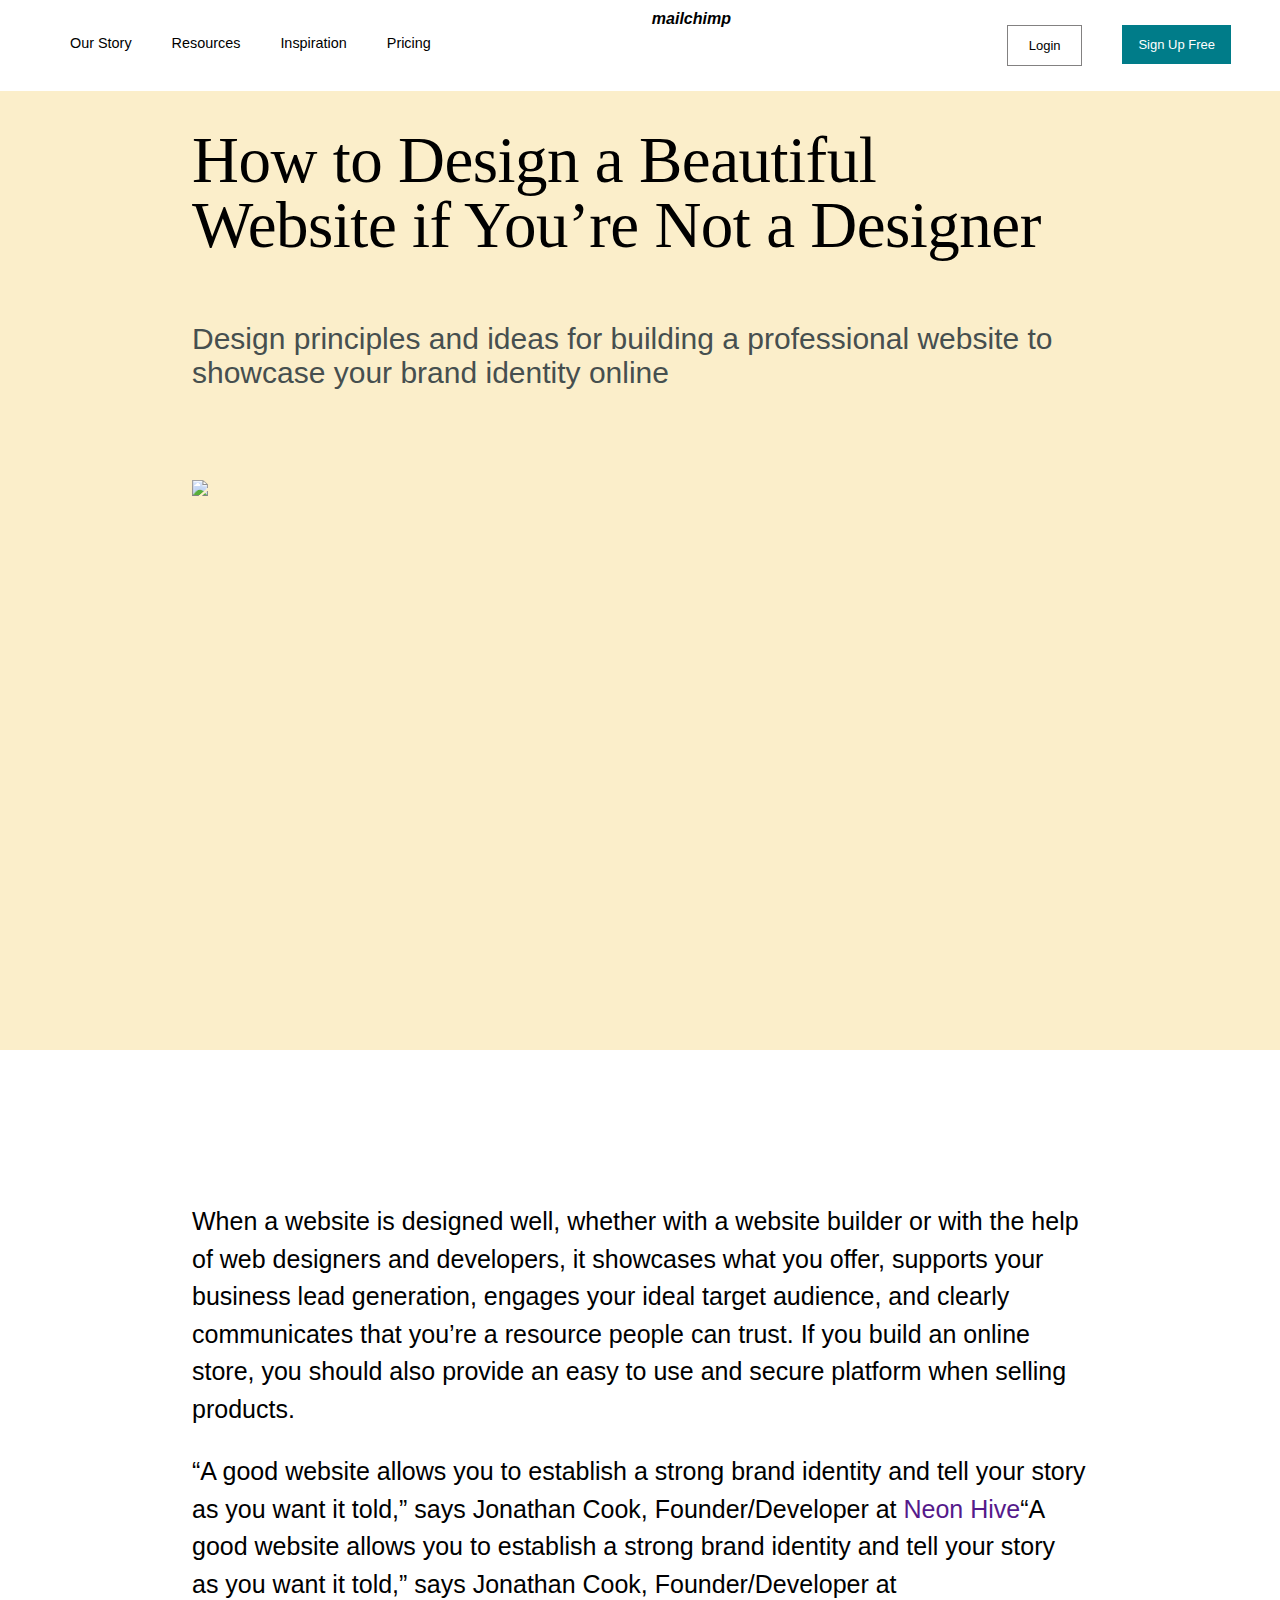
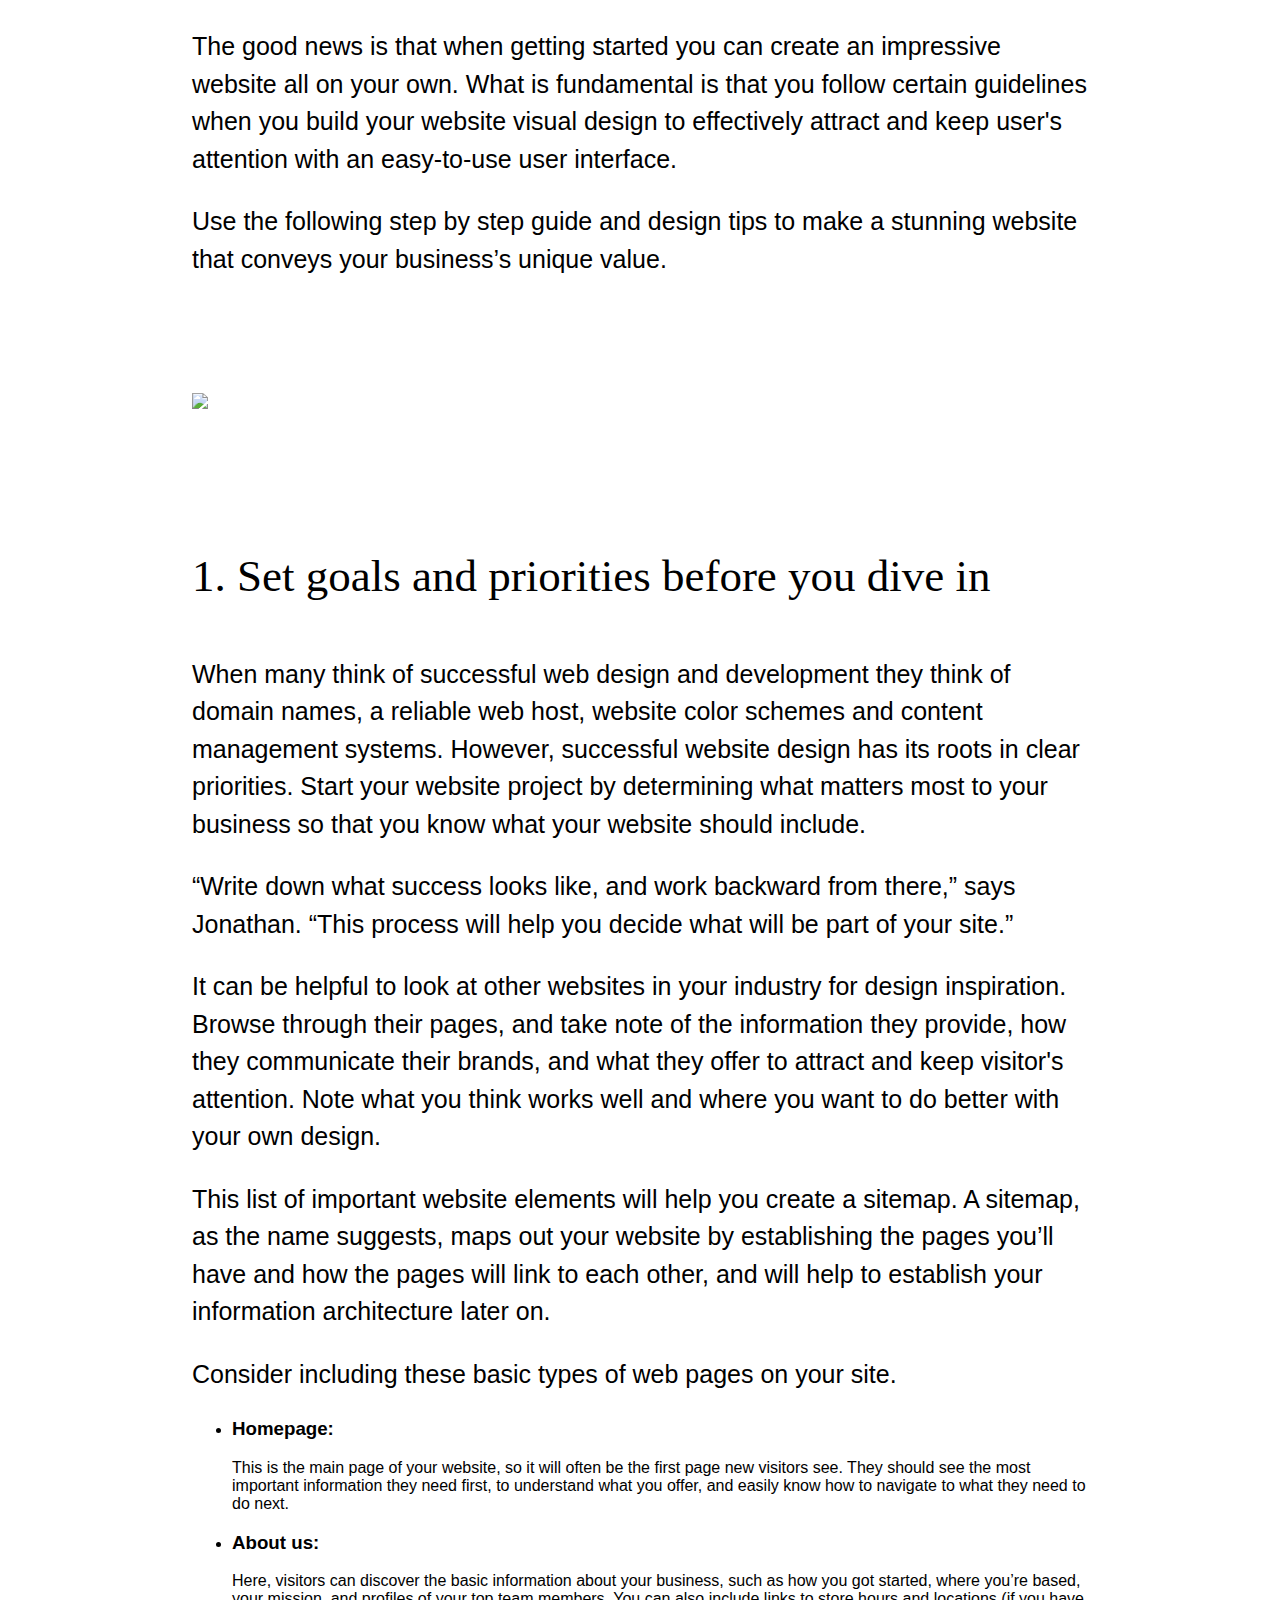
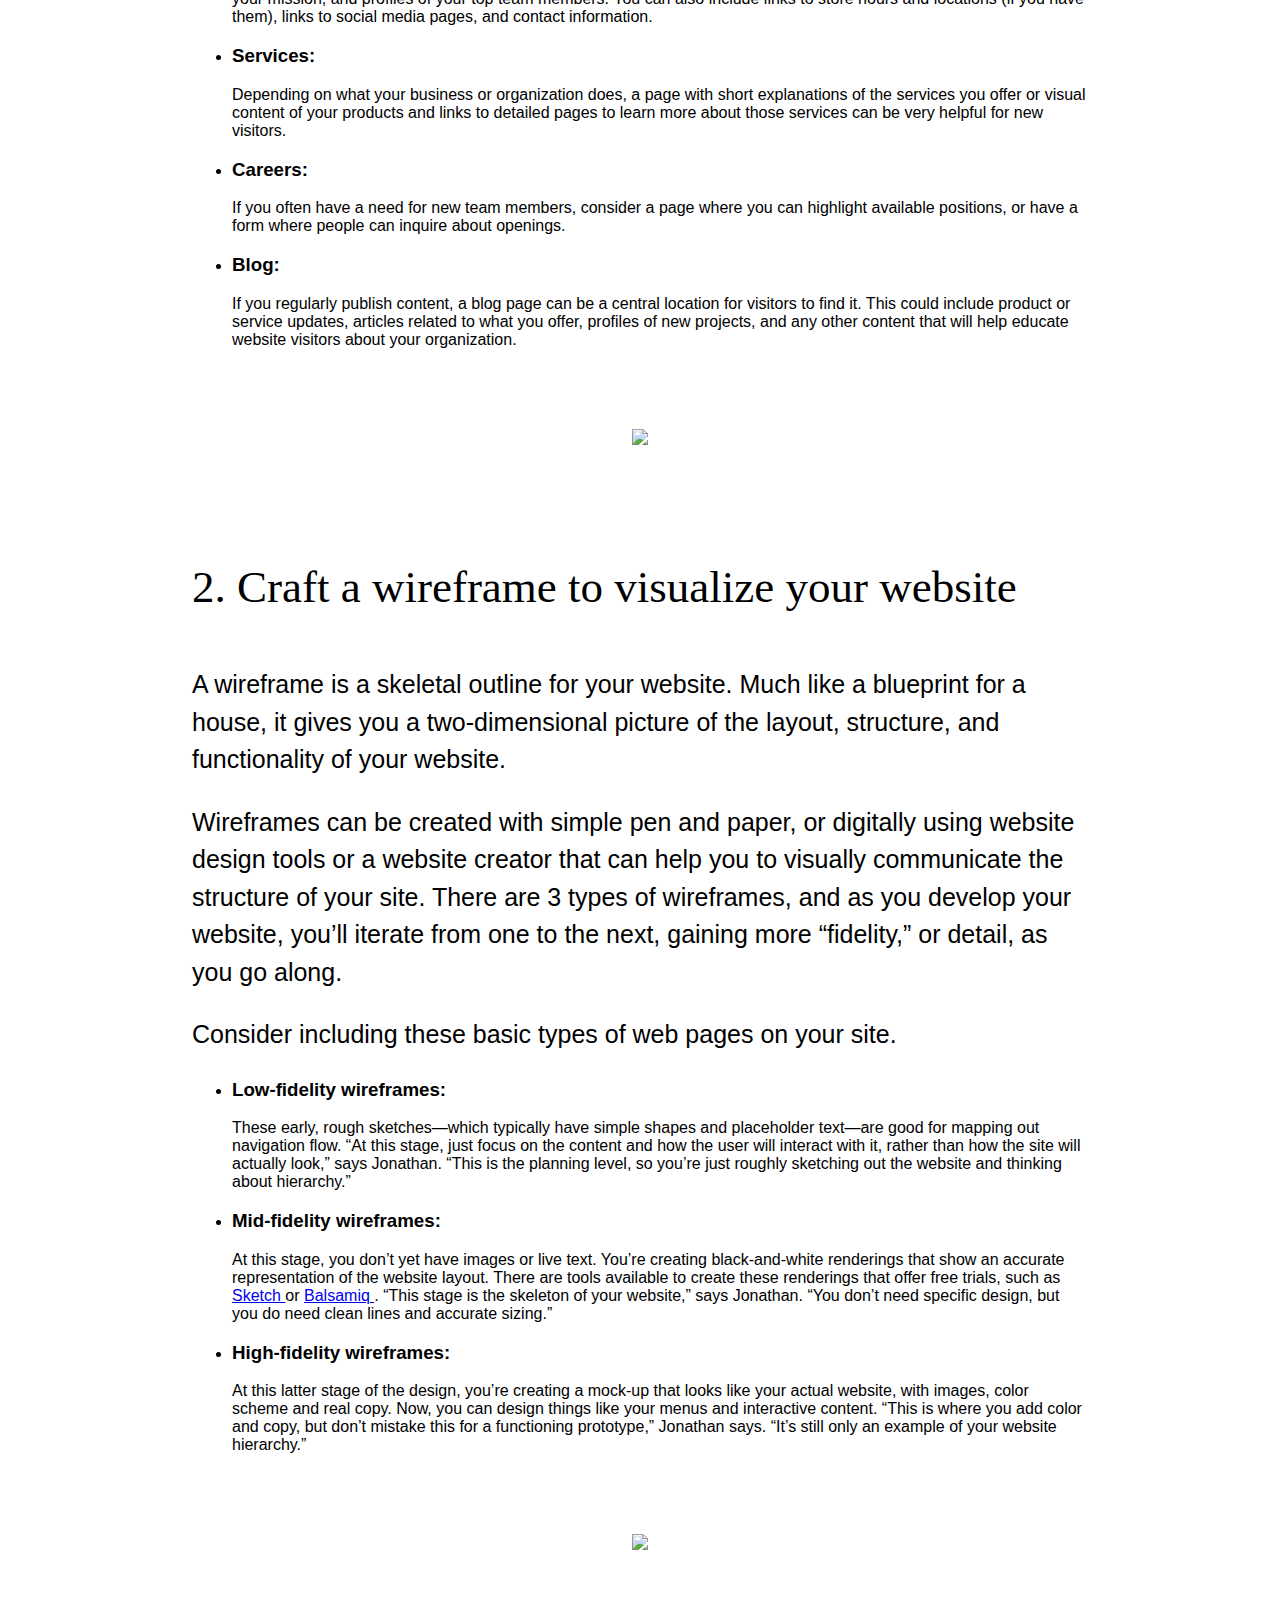
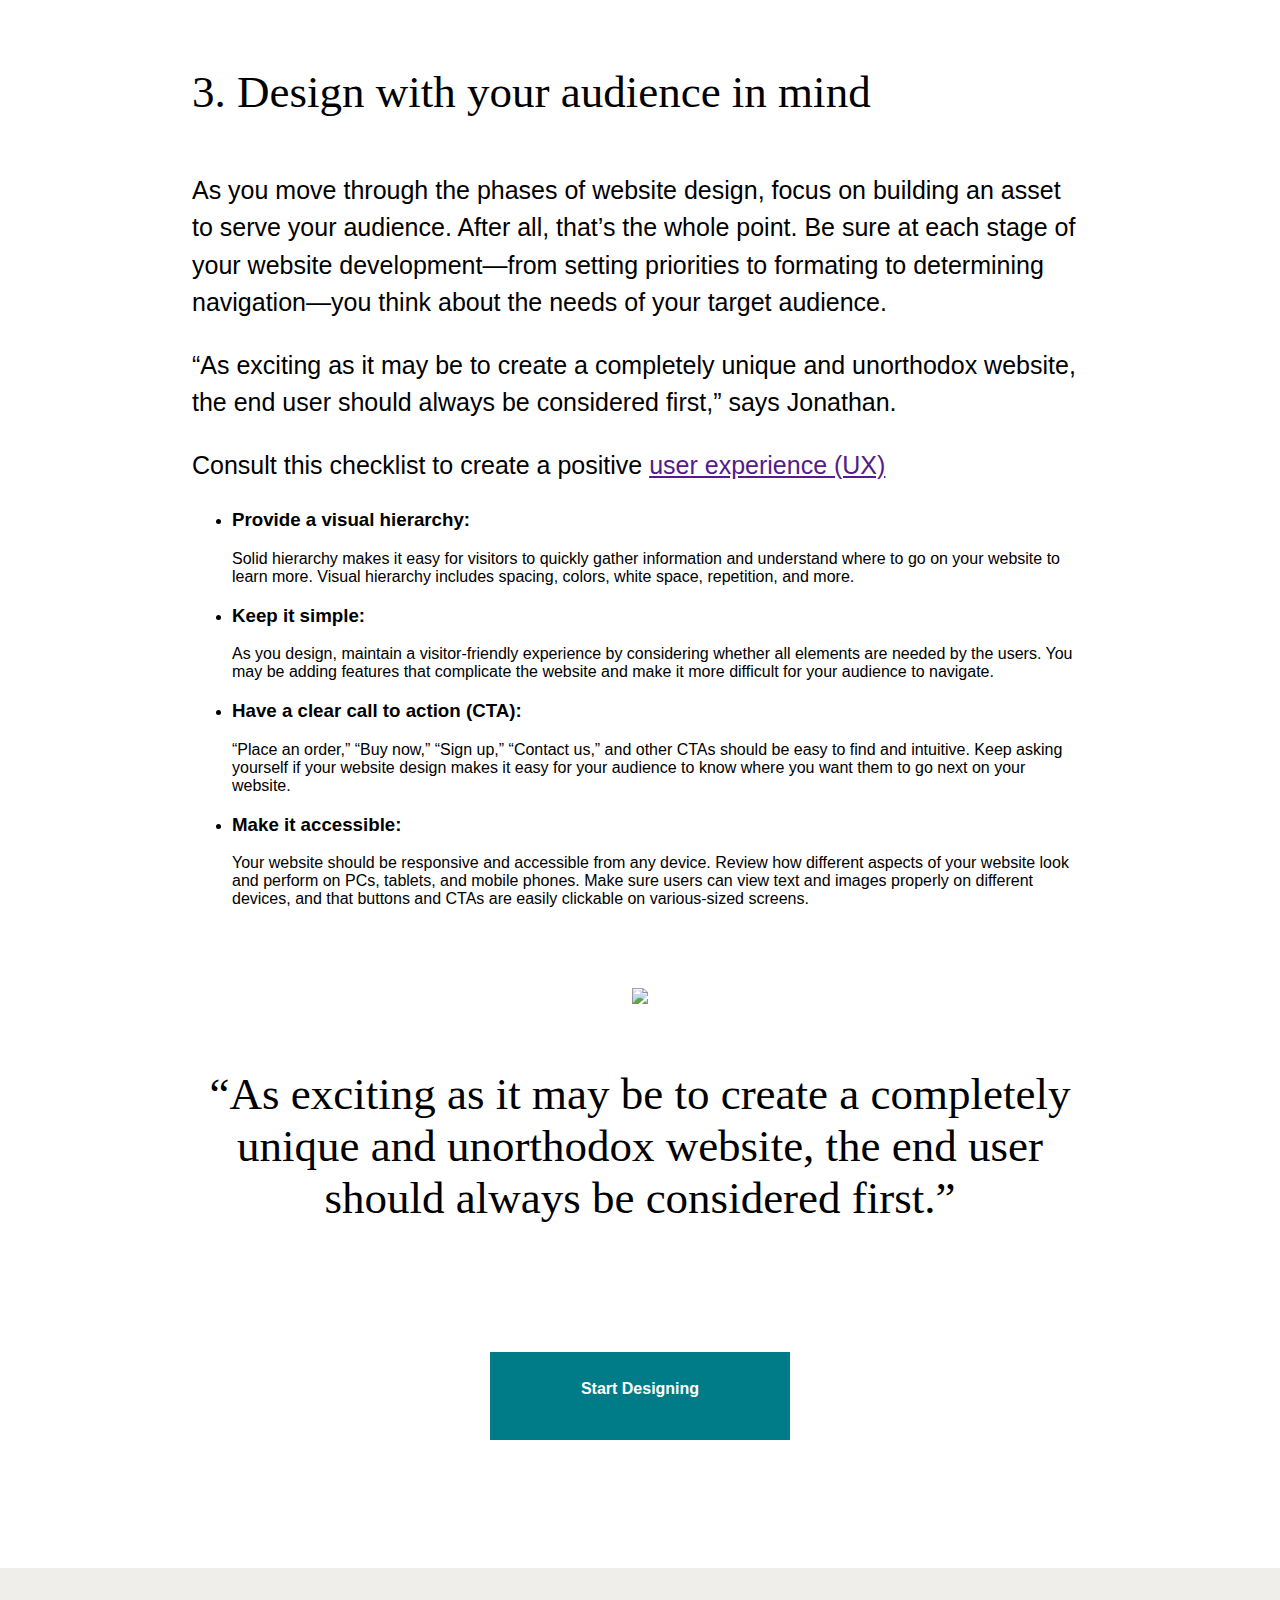
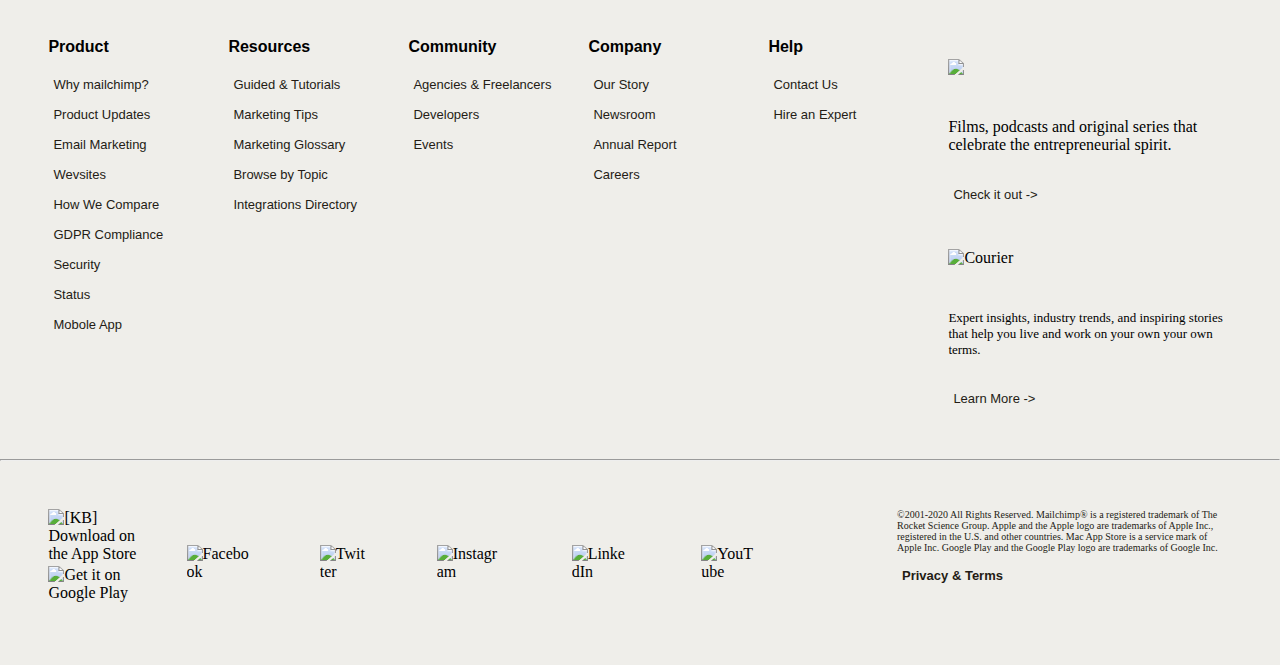
==== commit 1708345d: "edited one by himanshu" ====
--- a/how-to-design-a-beautiful-website.html
+++ b/how-to-design-a-beautiful-website.html
@@ -5,6 +5,7 @@
     <link rel="preconnect" href="https://fonts.gstatic.com">
     <link href="https://fonts.googleapis.com/css2?family=Castoro&display=swap" rel="stylesheet">
     <title>how-design-a-beautiful-website</title>
+    <link rel="stylesheet" href="./styles/common.css">
     <link rel="stylesheet" href="./styles/commonFooter.css">
     <link rel="stylesheet" href="./styles/how-to-design-a-beautiful-website.css">
     <style>
@@ -25,40 +26,15 @@
                 padding-right: 10%;
             }
        }
-       @media screen and (min-width: 1360px){
-            #imaginary-box{
-                width: 80%;
-                grid-gap: 0;
-                margin: auto;
-                display: grid;
-                grid-template-areas: "a a b"
-                                    "a a c";
-            }
-            #box-1{
-                grid-area: a;
-                margin: 0;
-                width: 100%;
-            }
-            .image-1{
-                grid-area: b;
-                width: 100%;
-                padding-left: 0;
-
-            }
-            #box-2{
-                width: 100%;
-                margin: 0;
-                grid-area: c;
-            }
-        }
+       
     </style>
 </head>
 <body>
     <div id="nav-bar">
         <ul>
             <div class="nav-left">
-                <li><a href="#">Products</a></li>
-                <li><a href="how-design-a-beautiful-website.html">Resources</a></li>
+                <li><a href="our.html">Our Story</a></li>
+                <li><a href="how-to-design-a-beautiful-website.html">Resources</a></li>
                 <li><a href="#">Inspiration</a></li>
                 <li><a href="pricing.html">Pricing</a></li>
             </div>
@@ -68,10 +44,10 @@
             <div class="nav-right">
                 <li><i class="fas fa-search fa-lg"></i></li>
                 <li>
-                    <a href="./login.html" class="login">Login</a>
+                    <a href="login.html" id="login">Login</a>
                 </li>
                 <li>
-                    <button class="sign-up">Sign Up Free</button>
+                    <a href="" class="sign-up" style="color: white;">Sign Up Free</a>
                 </li>
             </div>  
         </ul>
--- a/styles/common.css
+++ b/styles/common.css
@@ -0,0 +1,99 @@
+body{
+    height: 1000px;
+    margin: 0;
+}
+#nav-bar{
+    position: fixed;
+    width: 100%;
+    padding: 0;
+    background-color: white;
+    top: 0;
+    left: 0;
+    padding: 10px;
+    
+}
+
+.nav-left .closebtn{
+    position: absolute;
+    font-size: 40px;
+    margin-left: 60px;
+}
+.nav-left a:hover{
+    color: skyblue;
+}
+#nav-bar > ul{
+    display: flex;
+    width: 95%;
+    justify-content: space-between;
+    margin: 0;
+}
+
+#nav-bar > ul > div{
+    display: flex;
+}
+
+#nav-bar  li{
+    list-style: none;
+    margin: 0 20px;
+}
+
+#nav-bar  a{
+    text-decoration: none;
+    color: black;
+}
+
+.nav-left{
+    font-family: Graphik Web,Helvetica Neue,Helvetica,Arial,Verdana,sans-serif;
+    color: #241c15;
+    font-weight: 500;
+    margin: 25px 0;
+    font-size: 0.9rem;
+}
+
+.nav-right{
+    margin: 15px;
+}
+
+.nav-mid{
+    margin: 10px 0;
+}
+
+#login{
+    border-radius: 0;
+    background-color: white;
+    border: 1px solid rgb(131, 129, 129);
+    text-decoration: none;
+    font-size: .8125rem;
+    display: inline-block;
+    font-family: Graphik Web,Helvetica Neue,Helvetica,Arial,Verdana,sans-serif;
+    font-weight: 500;
+    padding: .75rem 1.3rem;
+}
+.nav-right a:hover{
+    background-color: rgb(27, 77, 97);
+}
+.sign-up{
+    /* padding: 8px 28px; */
+    background: #007c89;    
+    border-radius: 0;
+    border: 0;
+    font-size: .8125rem;
+    display: inline-block;
+    font-family: Graphik Web,Helvetica Neue,Helvetica,Arial,Verdana,sans-serif;
+    font-weight: 500;
+    padding: .75rem 1rem;
+}
+.fa-search{
+    margin-top: 10px;
+}
+
+.mailchimp-logo{
+    font-family: 'Archivo Black', sans-serif;
+    position: relative;
+    bottom: 10px;
+}
+
+
+
+
+
--- a/styles/how-to-design-a-beautiful-website.css
+++ b/styles/how-to-design-a-beautiful-website.css
@@ -1,85 +1,3 @@
-body{
-    height: 1000px;
-    margin: 0;
-    
-}
-#nav-bar{
-    position: fixed;
-    width: 100%;
-    padding: 0;
-    background-color: white;
-    top: 0;
-    left: 0;
-    padding: 10px;
-}
-
-#nav-bar > ul{
-    display: flex;
-    width: 95%;
-    justify-content: space-between;
-    margin: 0;
-}
-
-#nav-bar > ul > div{
-    display: flex;
-}
-
-#nav-bar  li{
-    list-style: none;
-    margin: 0 20px;
-}
-
-#nav-bar  a{
-    text-decoration: none;
-    color: black;
-}
-
-.nav-left{
-    margin: 25px 0;
-}
-.nav-left a:hover{
-    font-weight: 700;
-}
-.nav-right{
-    margin: 10px;
-}
-
-.nav-mid{
-    margin: 10px 0;
-}
-
-.login{
-    padding: 12px 28px;
-    border-radius: 0;
-    border: none;
-
-    text-decoration: none;
-}
-.login:hover{
-    text-decoration: underline;
-}
-.sign-up{
-    padding: 12px 28px;
-    background-color: #004E56;
-    color: white;
-    border-radius: 0;
-    border: 0;
-}
-
-.fa-search{
-    margin-top: 10px;
-}
-
-.mailchimp-logo{
-    position: relative;
-    bottom: 10px;
-}
-
-/* _____________________________________________________________________ */
-
-
-
-
 
 
 body{
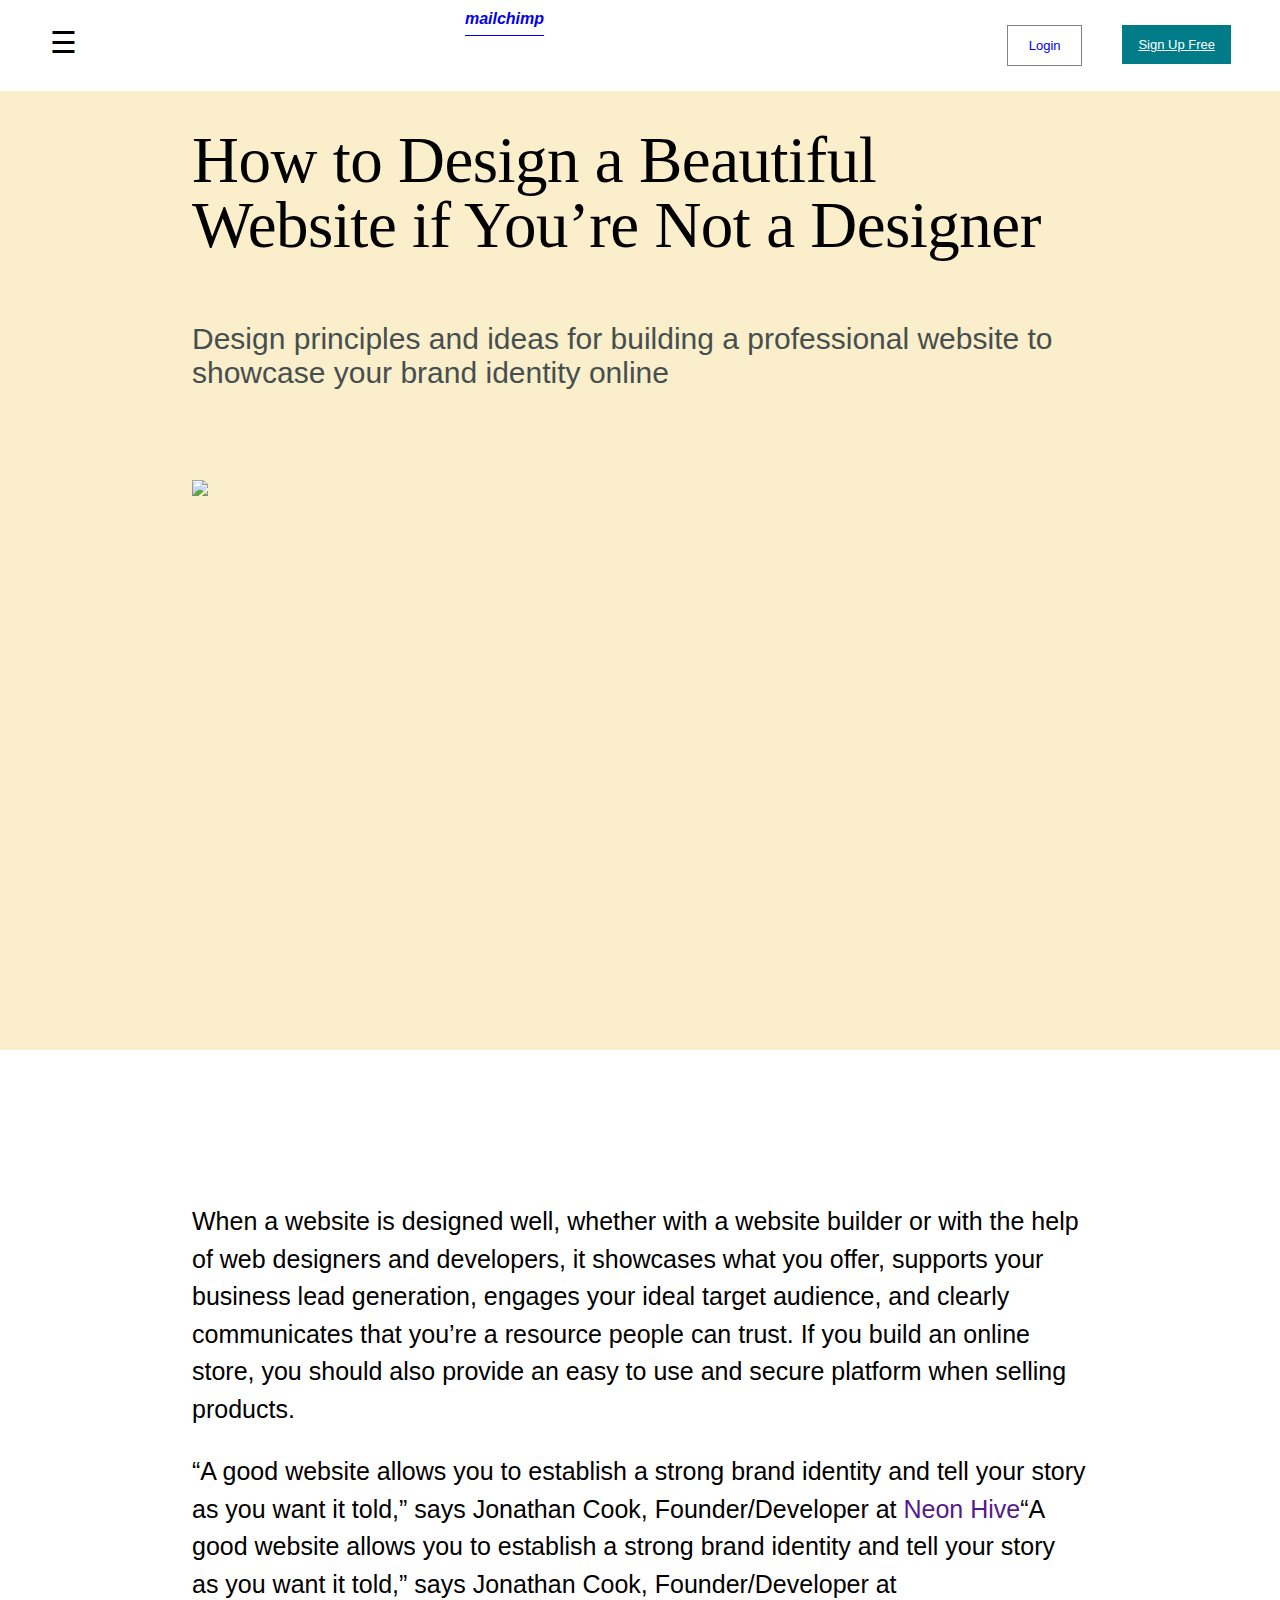
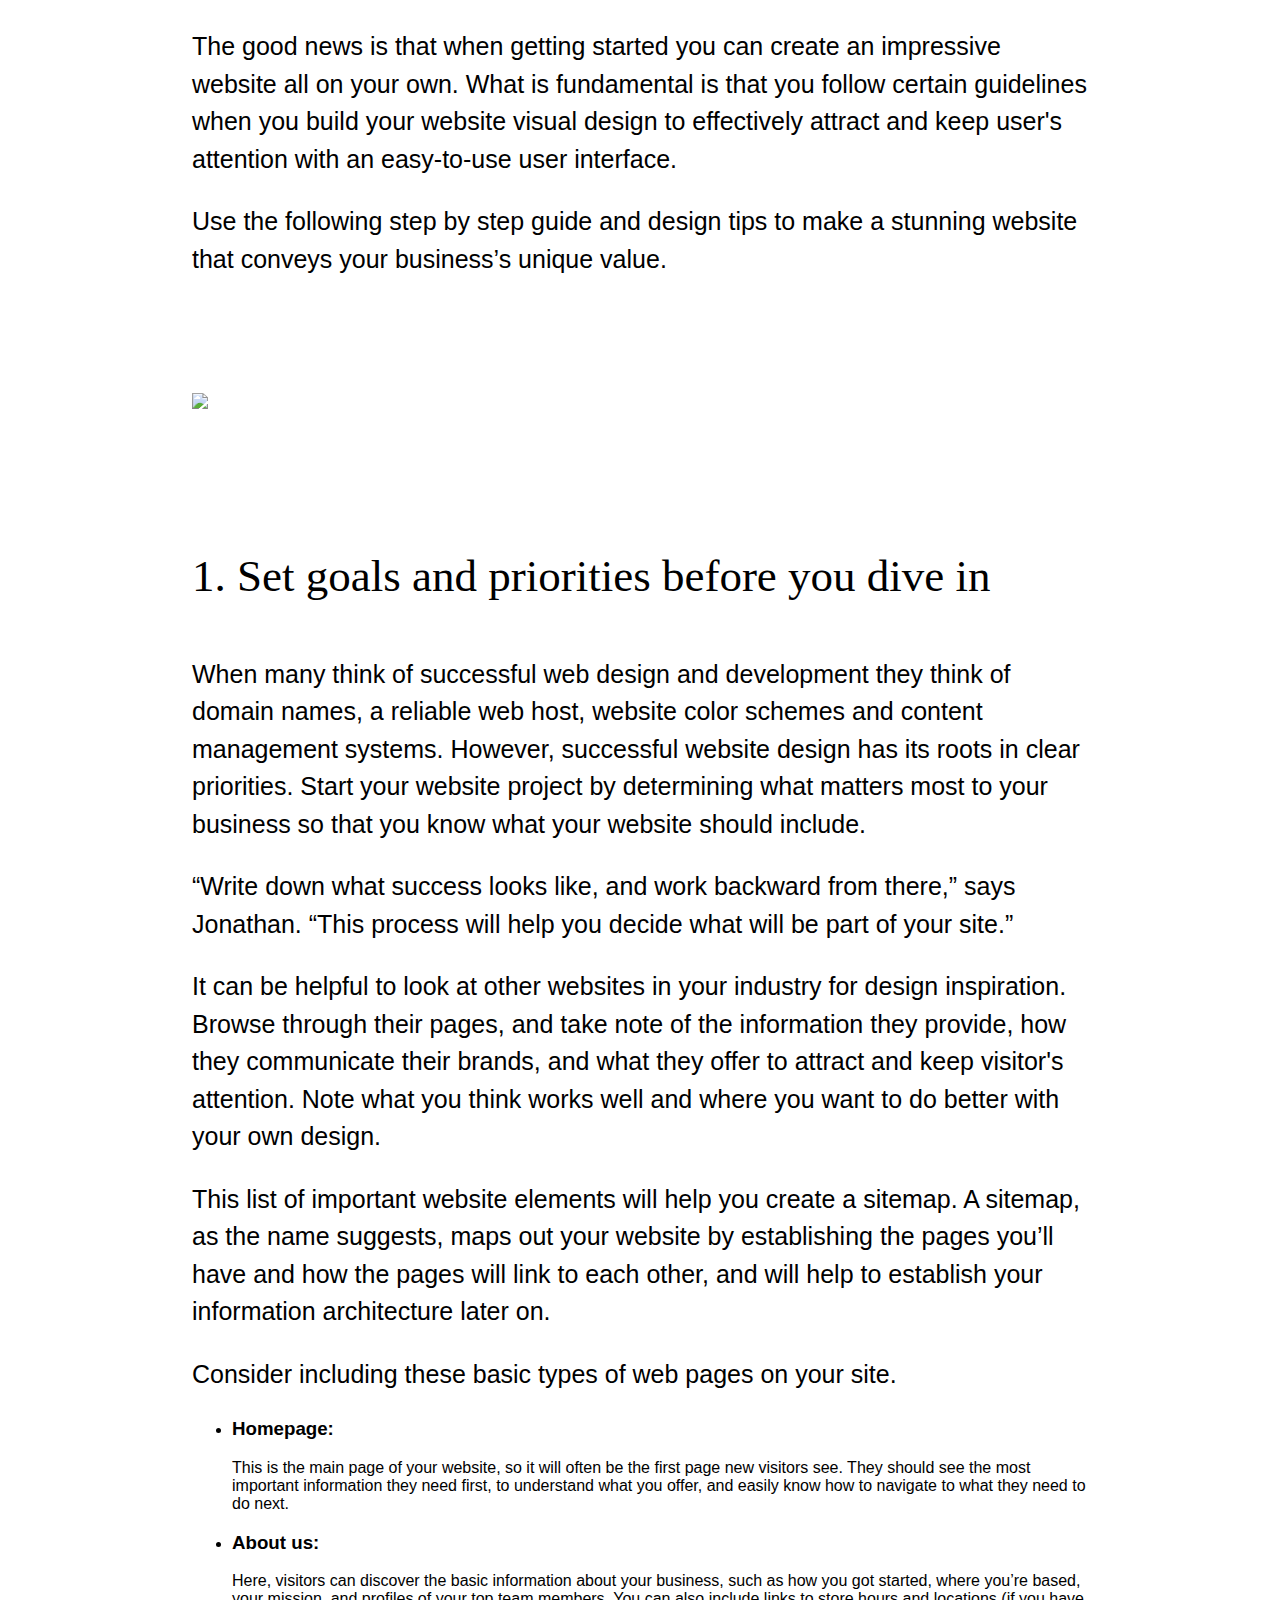
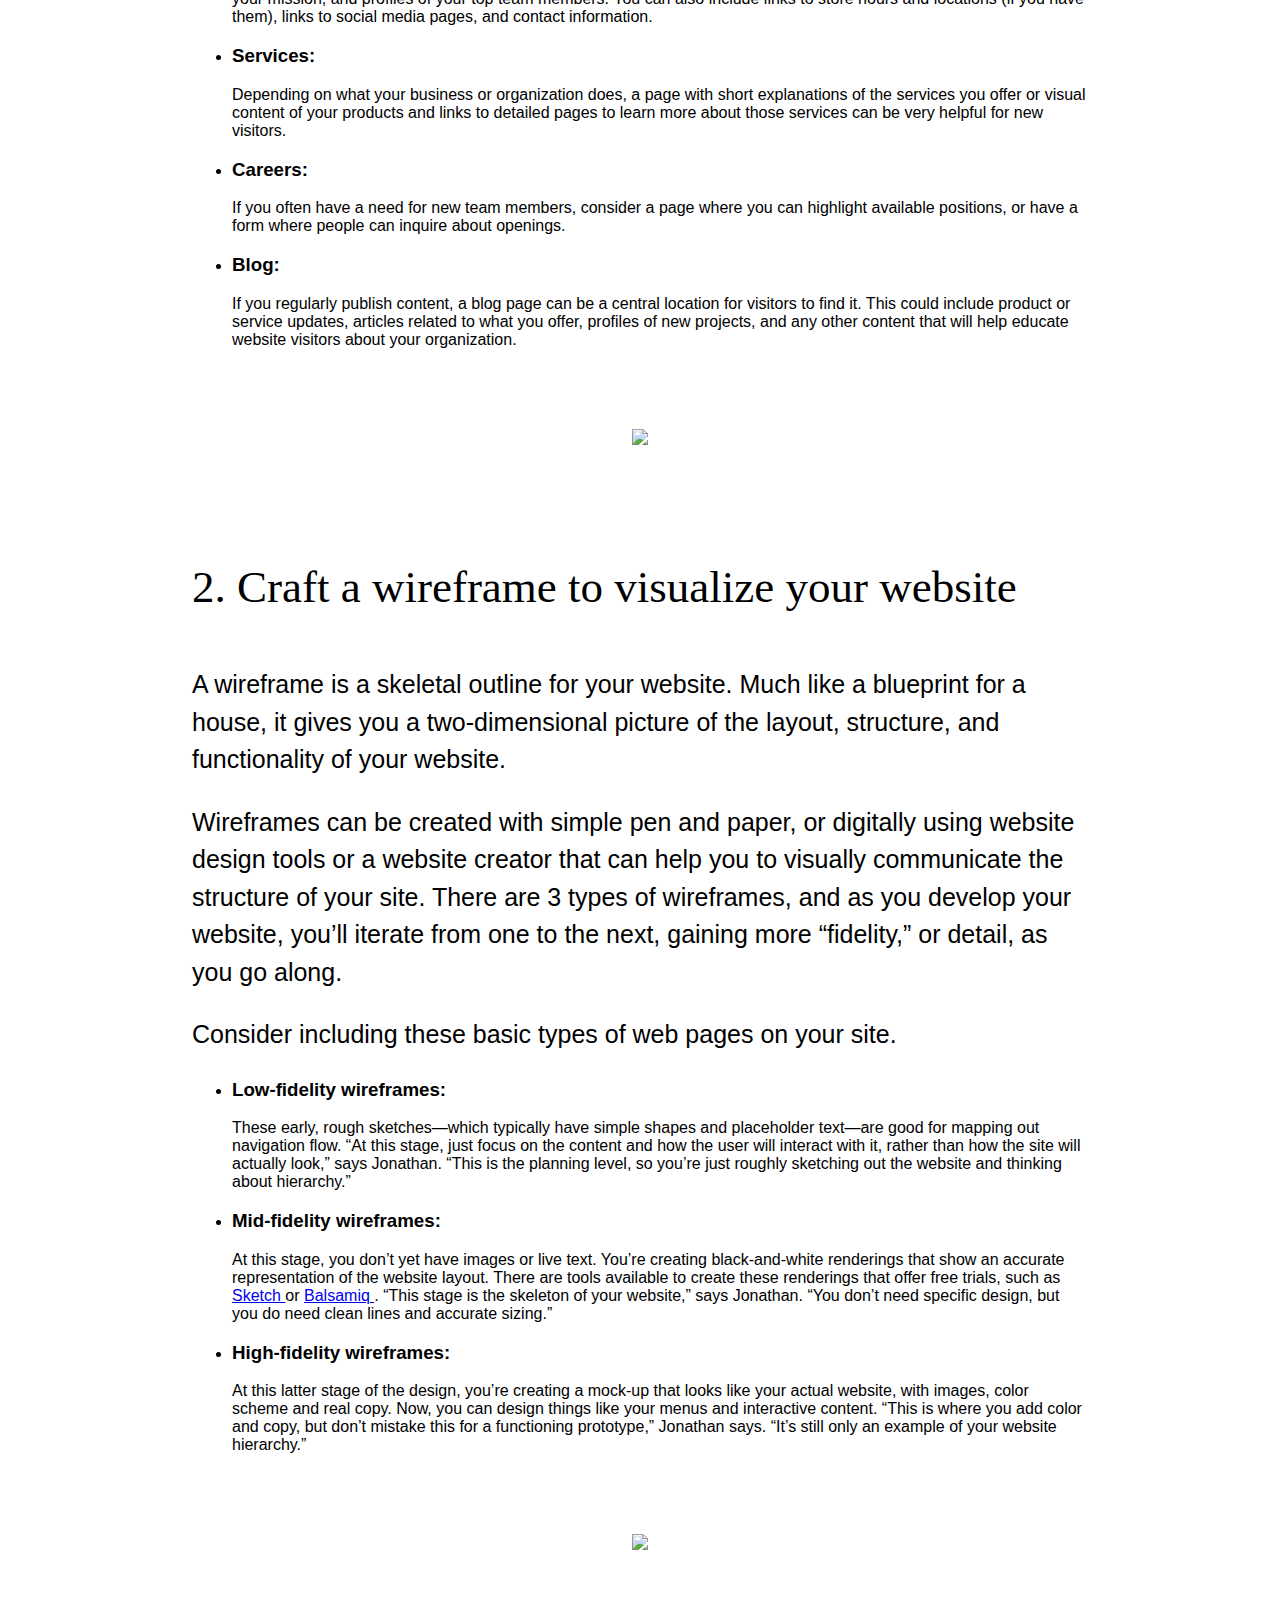
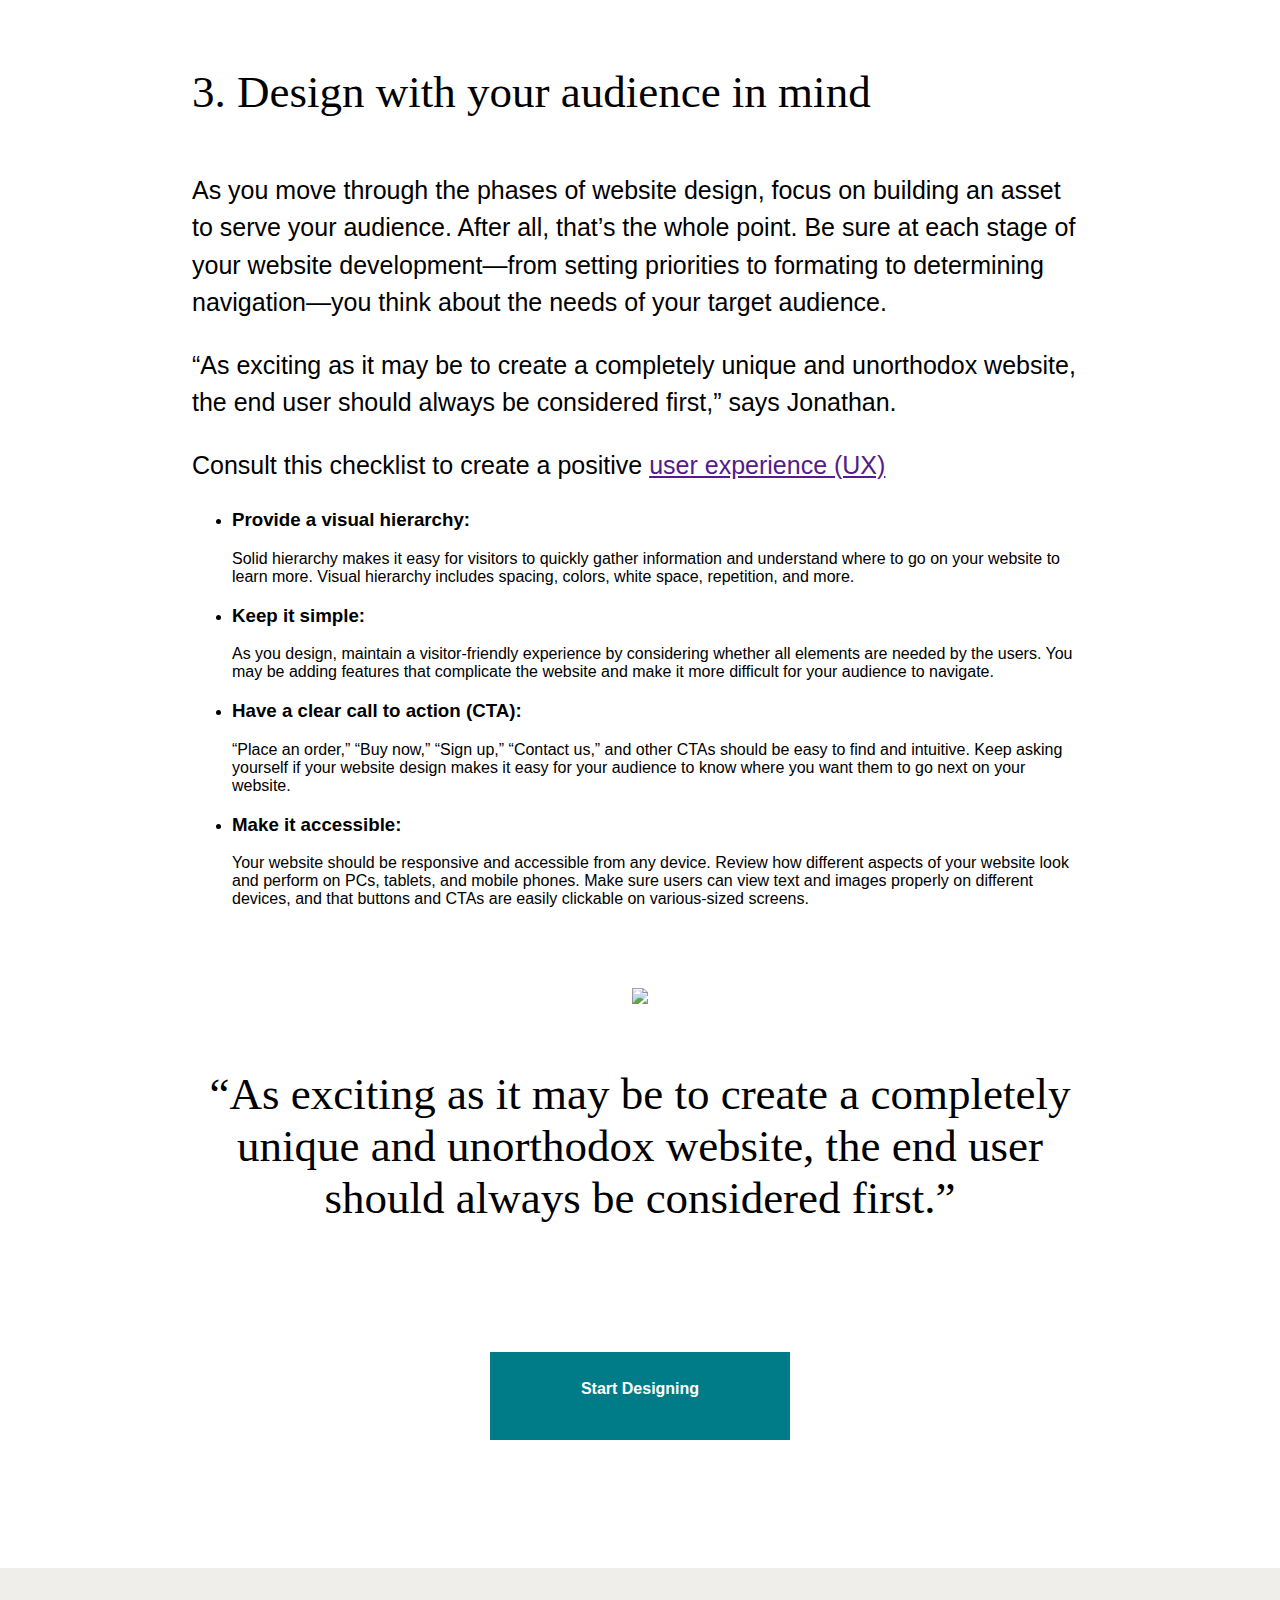
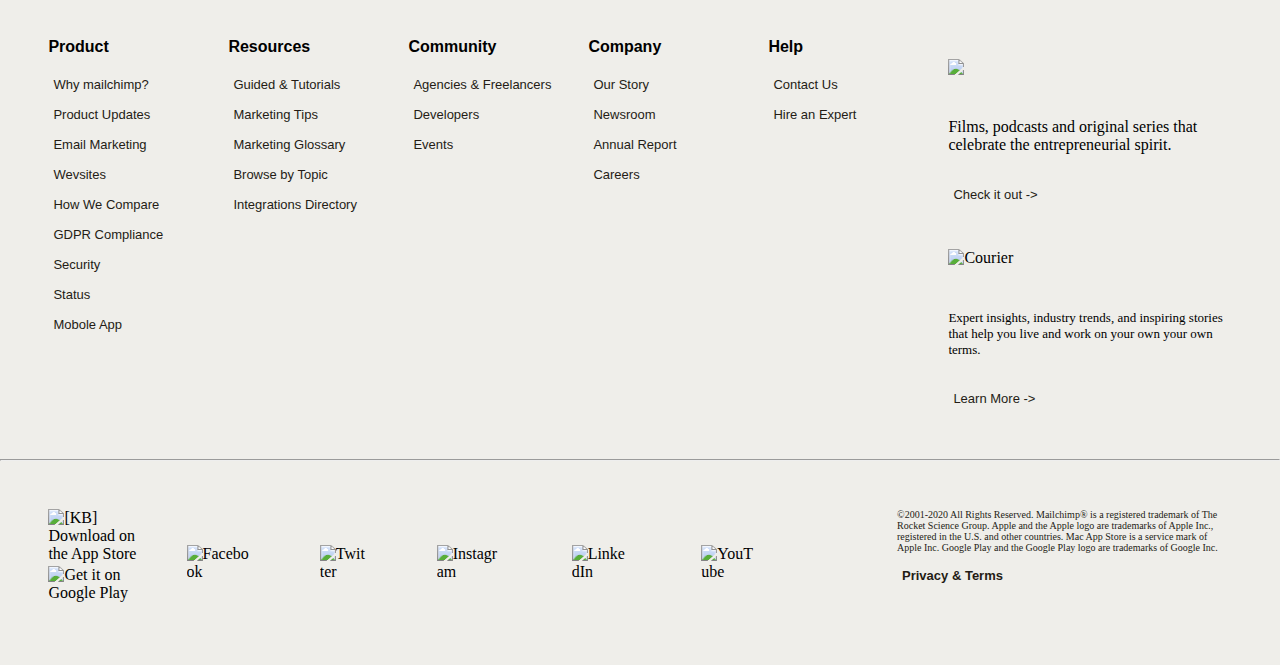
==== commit aa9559a5: "Merge pull request #35 from mandarsatam/himanshu" ====
--- a/how-to-design-a-beautiful-website.html
+++ b/how-to-design-a-beautiful-website.html
@@ -26,18 +26,33 @@
                 padding-right: 10%;
             }
        }
+       @media screen and (max-width: 1200px){
+            .nav-left > a {font-size: 50px;}
+            #nav-bar{
+                height: 75px;
+            }
+            .nav-left{
+                padding-top: 10px; 
+                padding-left: 30px;  
+            }
+            .nav-mid{
+                word-wrap: none;
+            }
+        }
        
     </style>
 </head>
 <body>
     <div id="nav-bar">
         <ul>
-            <div class="nav-left">
+            <div id="nav" class="nav-left">
+                <a href="javascript:void(0)" class="closebtn" onclick="closeNav()">&times;</a>
                 <li><a href="our.html">Our Story</a></li>
                 <li><a href="how-to-design-a-beautiful-website.html">Resources</a></li>
                 <li><a href="#">Inspiration</a></li>
                 <li><a href="pricing.html">Pricing</a></li>
             </div>
+            <span style="font-size:30px; padding-top: 15px; cursor:pointer" onclick="openNav()">&#9776; </span>
             <div class="nav-mid">
                 <li><i><a href="index.html"><i class="fab fa-mailchimp fa-3x"></i><b class="mailchimp-logo">mailchimp</b></a></i></li> 
             </div>
@@ -54,7 +69,6 @@
     </div>
 
 
-
     <div id="header">
         <div class="header-a">How to Design a Beautiful Website if You’re Not a Designer</div>
         <div class="header-b">Design principles and ideas for building a professional website to showcase your brand identity online</div>
--- a/styles/common.css
+++ b/styles/common.css
@@ -17,6 +17,12 @@
     position: absolute;
     font-size: 40px;
     margin-left: 60px;
+
+    position: absolute;
+    top: 0;
+    right: 25px;
+    font-size: 36px;
+    margin-left: 50px;
 }
 .nav-left a:hover{
     color: skyblue;
@@ -37,17 +43,33 @@
     margin: 0 20px;
 }
 
-#nav-bar  a{
+/* #nav-bar  a{
     text-decoration: none;
     color: black;
-}
+} */
 
 .nav-left{
     font-family: Graphik Web,Helvetica Neue,Helvetica,Arial,Verdana,sans-serif;
     color: #241c15;
     font-weight: 500;
-    margin: 25px 0;
     font-size: 0.9rem;
+    margin: 0;
+    display: flex;
+    flex-direction: column;
+    line-height: 50px;
+    font-size: 30px;
+    height: 100%;
+
+    width: 0;
+    position: fixed;
+    z-index: 1;
+    top: 0;
+    left: 0;
+    background-color:white;
+    overflow-x: hidden;
+    transition: 0.4s;
+    padding-top: 30px;
+
 }
 
 .nav-right{
@@ -55,7 +77,8 @@
 }
 
 .nav-mid{
-    margin: 10px 0;
+    margin: 10px auto;
+    
 }
 
 #login{
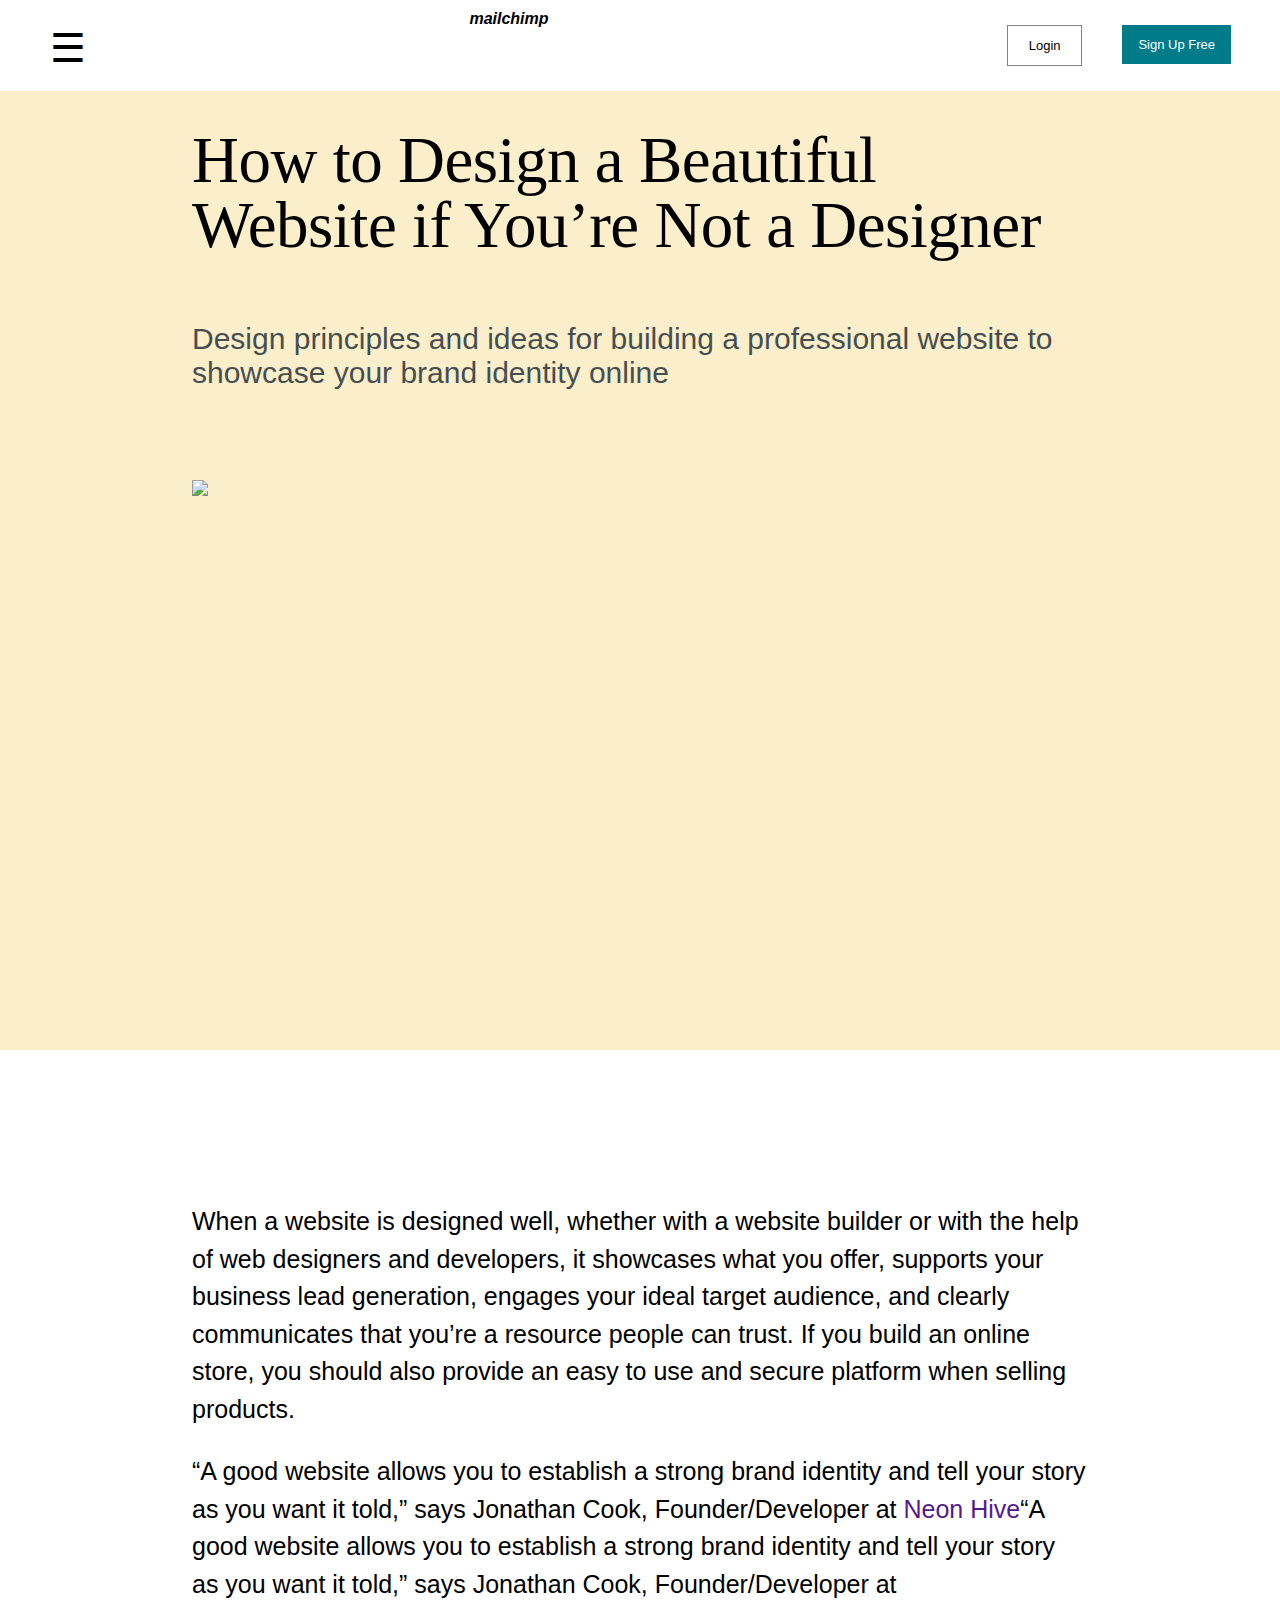
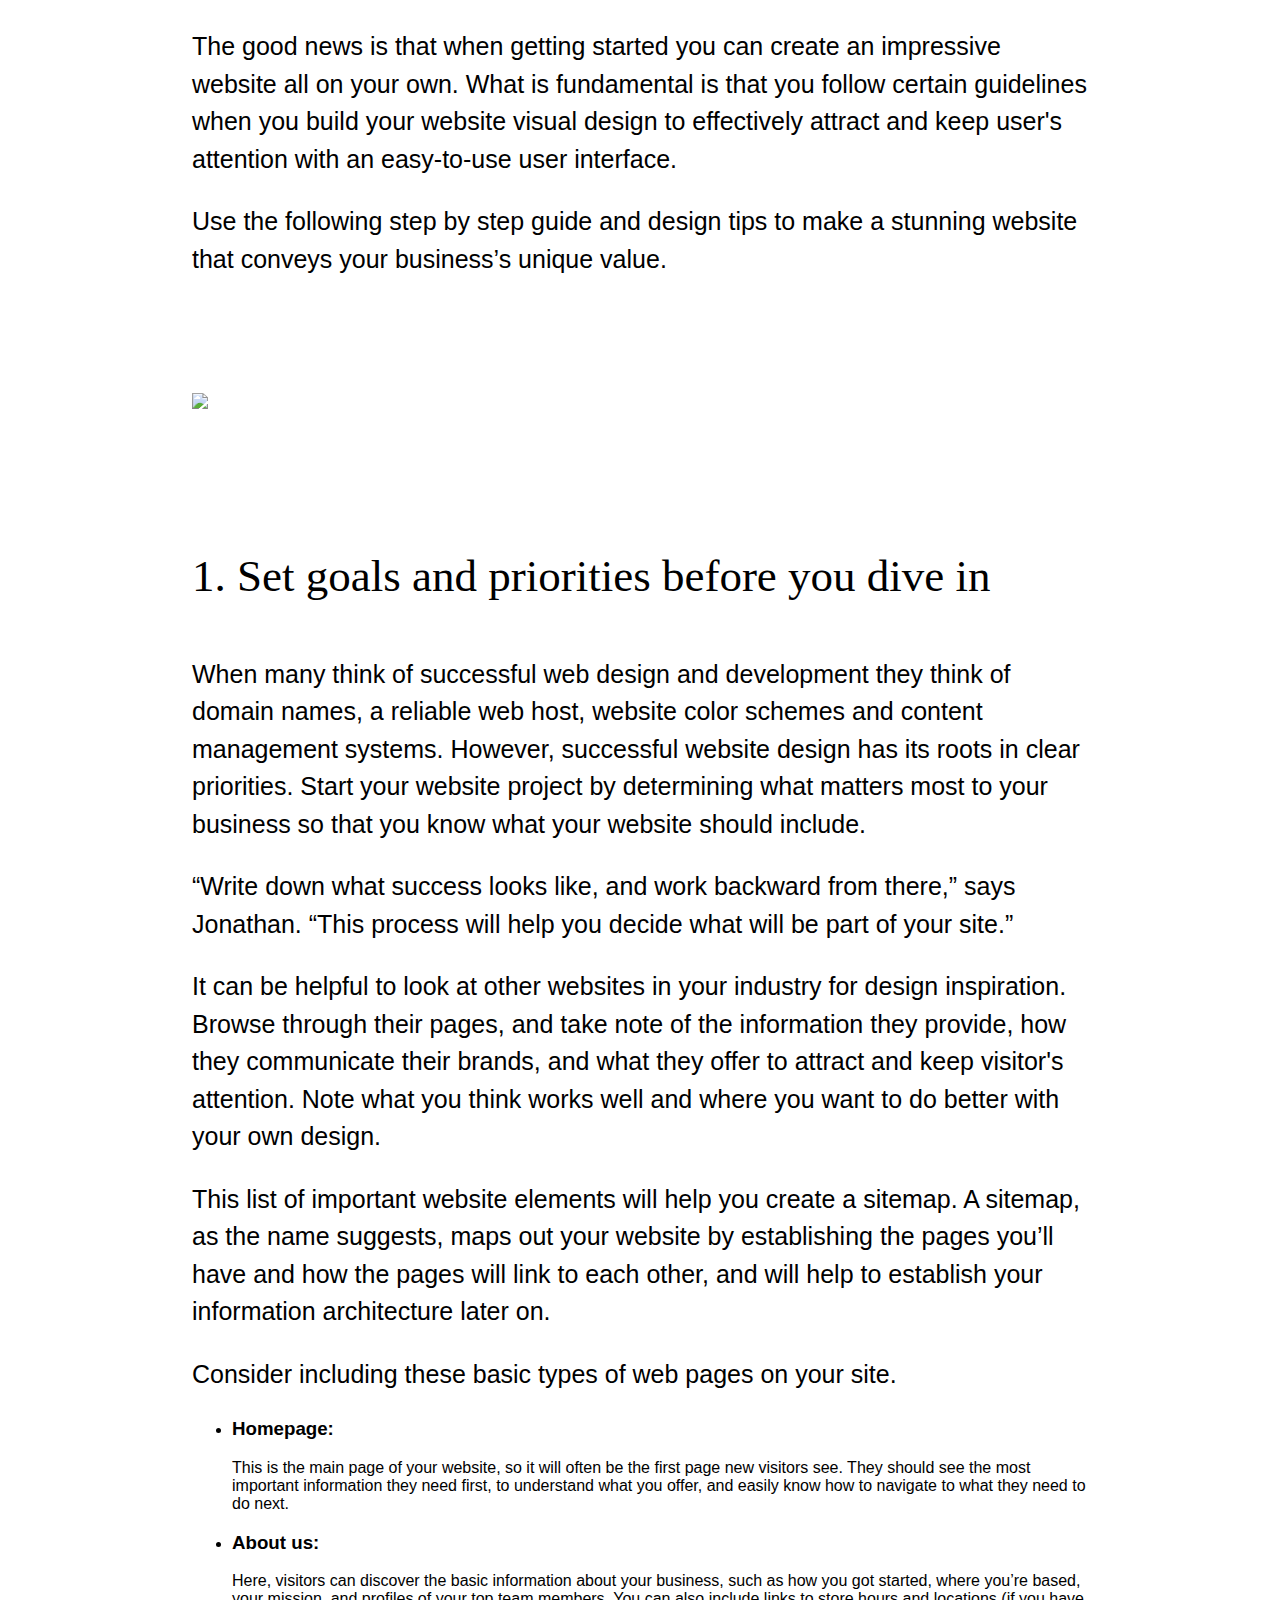
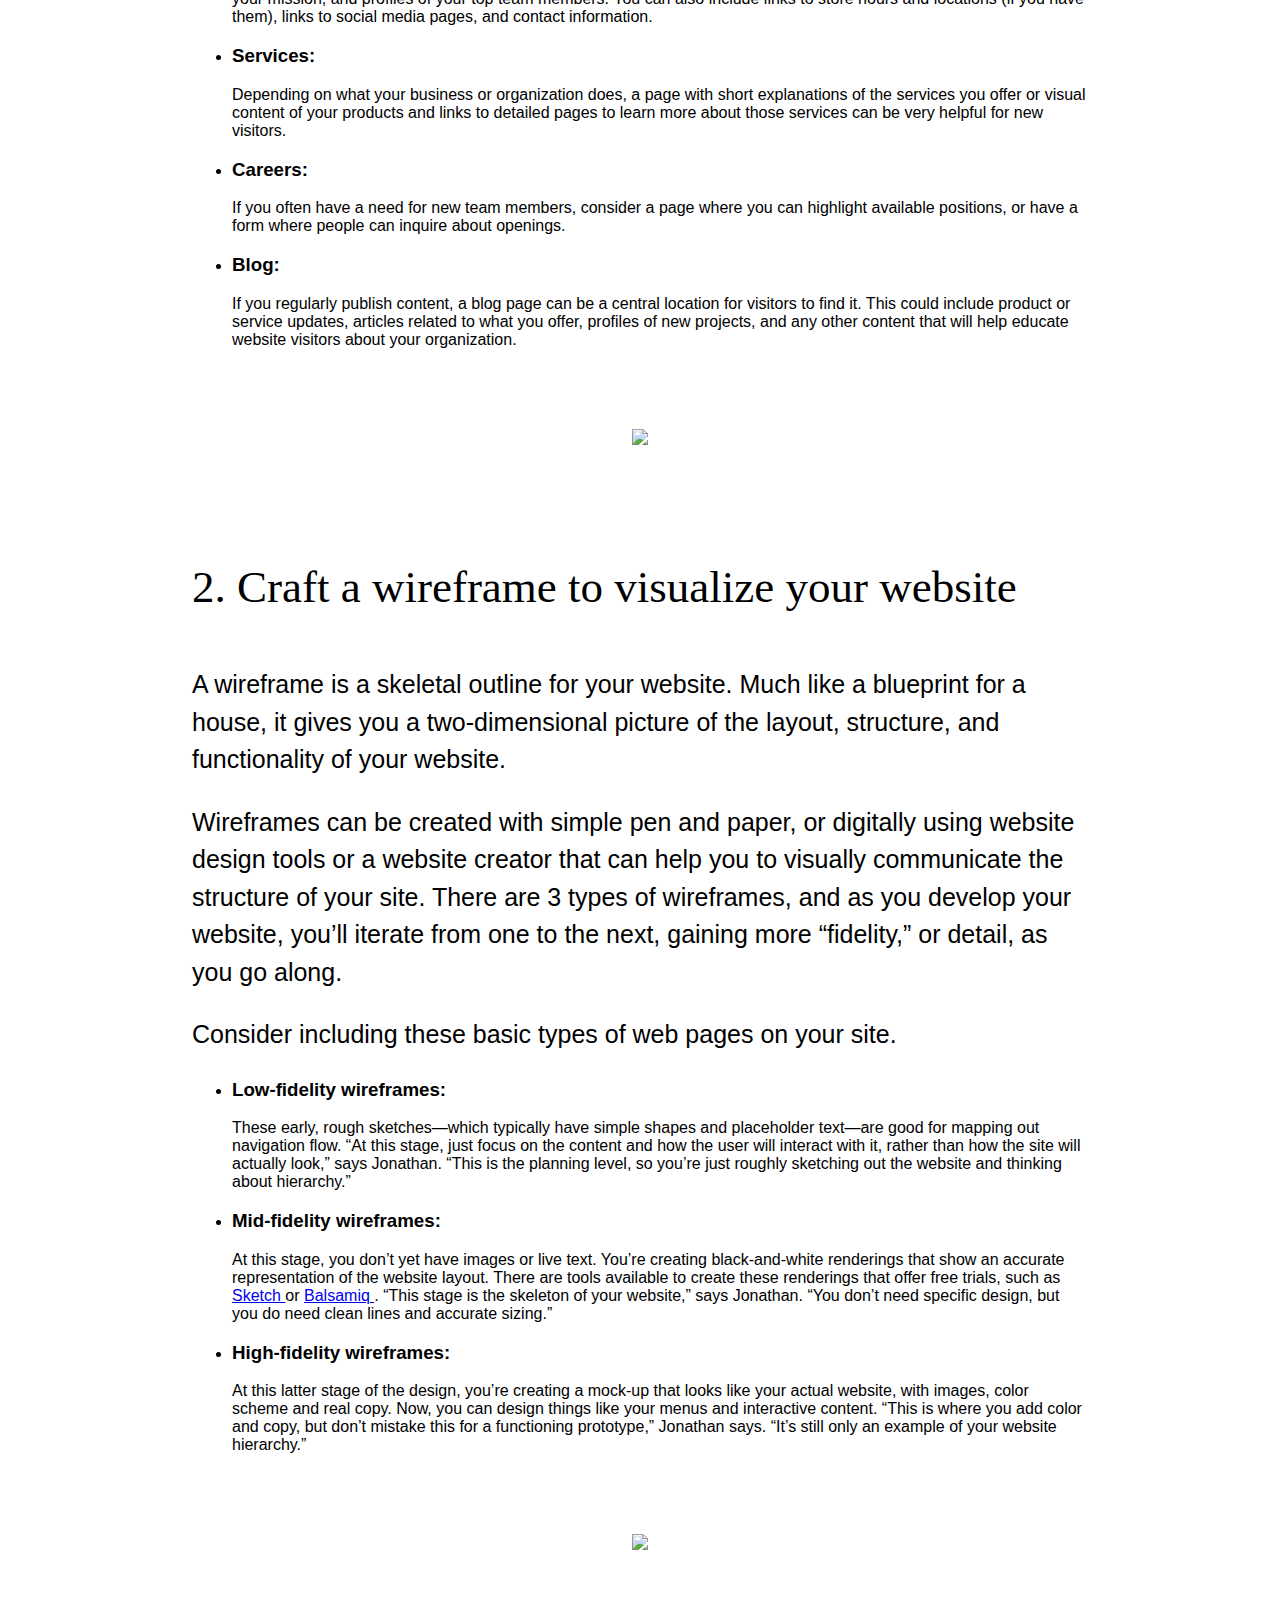
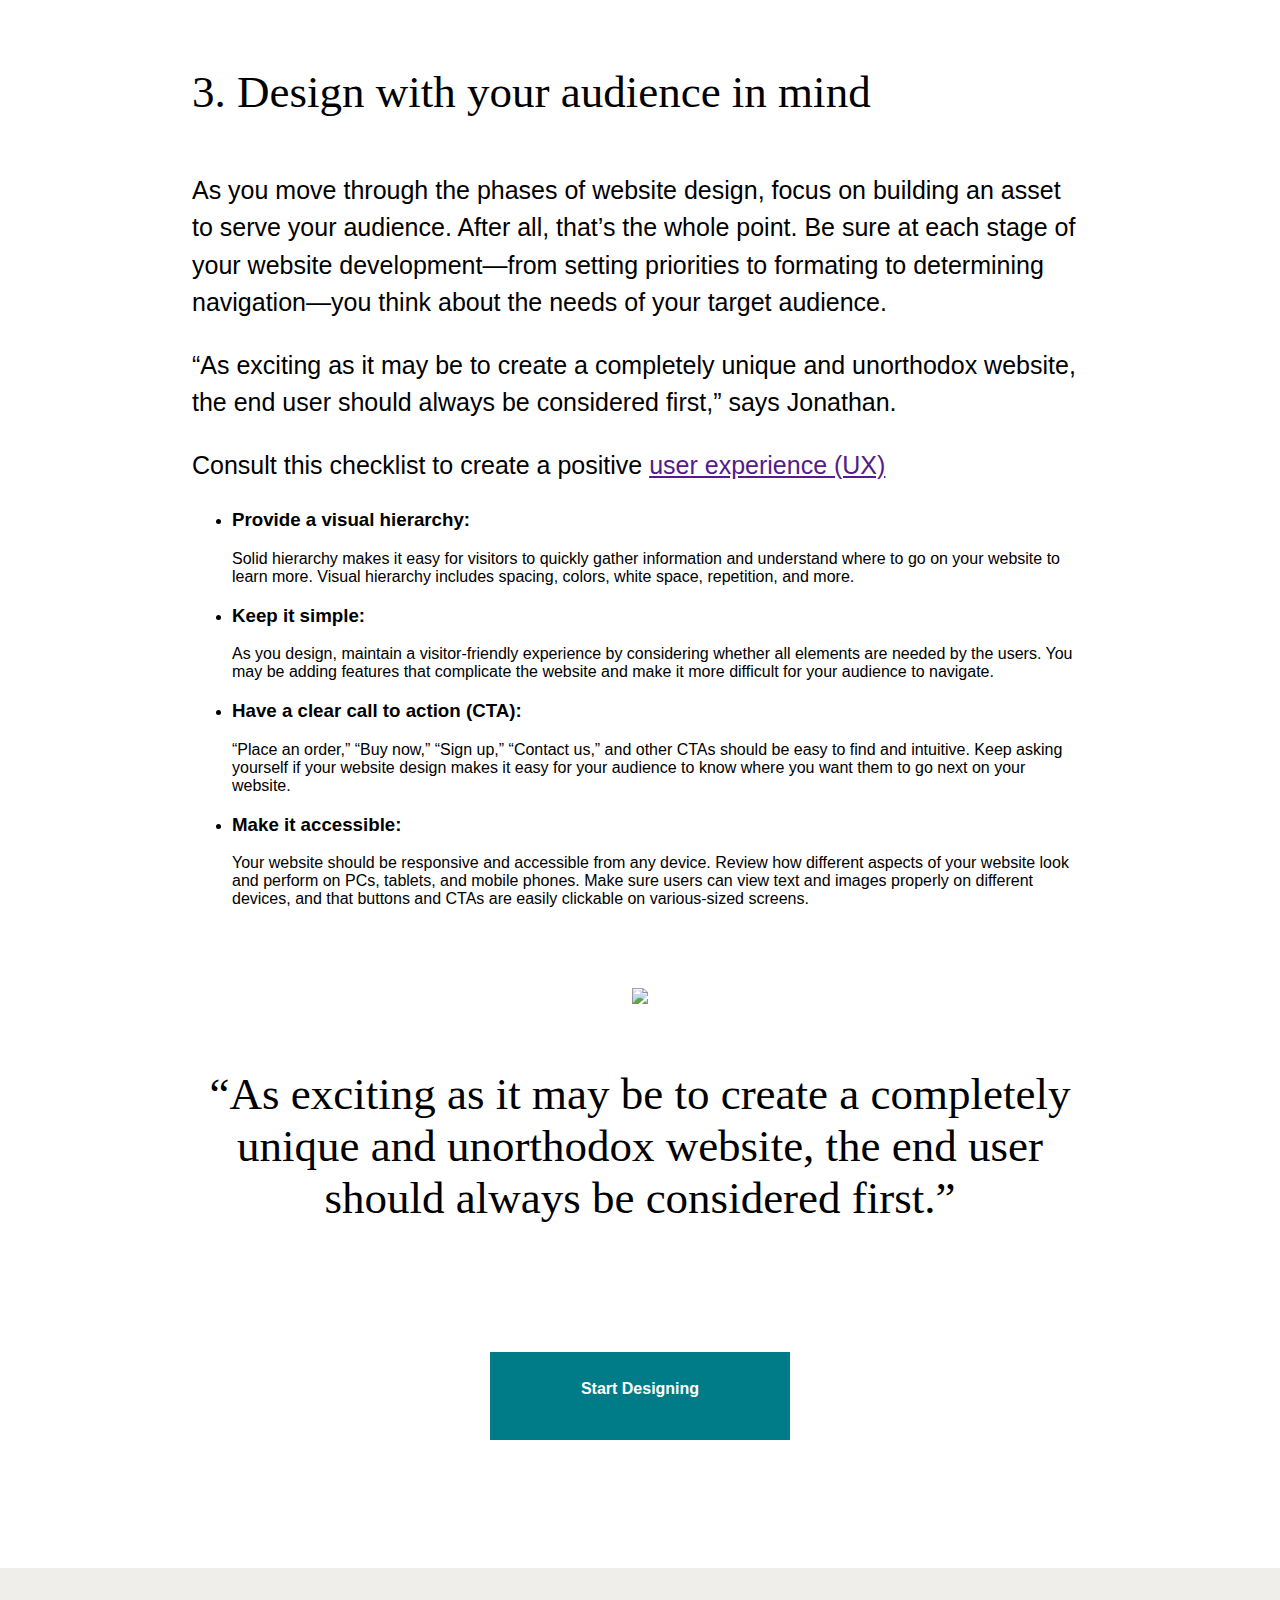
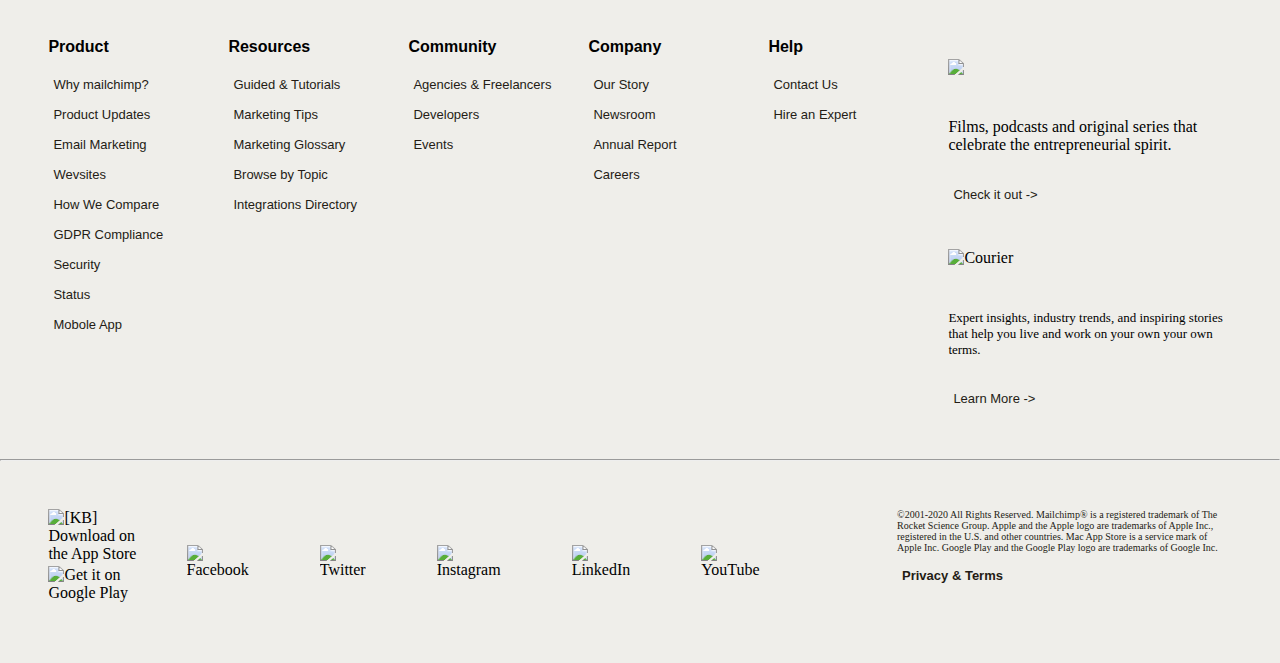
==== commit 950c25d9: "Merge pull request #37 from mandarsatam/himanshu" ====
--- a/how-to-design-a-beautiful-website.html
+++ b/how-to-design-a-beautiful-website.html
@@ -8,39 +8,7 @@
     <link rel="stylesheet" href="./styles/common.css">
     <link rel="stylesheet" href="./styles/commonFooter.css">
     <link rel="stylesheet" href="./styles/how-to-design-a-beautiful-website.css">
-    <style>
-            @media screen and (max-width: 900px){
-           
-           #box-6{
-                padding-left: 10%;
-           }
-            #box-6 > div{
-            flex-direction: column;
-            padding-left: 10%;
-            }
-            .image-5, .image-6{
-                width: 70%;
-            }
-            .last-text{
-                width: 100%;
-                padding-right: 10%;
-            }
-       }
-       @media screen and (max-width: 1200px){
-            .nav-left > a {font-size: 50px;}
-            #nav-bar{
-                height: 75px;
-            }
-            .nav-left{
-                padding-top: 10px; 
-                padding-left: 30px;  
-            }
-            .nav-mid{
-                word-wrap: none;
-            }
-        }
-       
-    </style>
+    
 </head>
 <body>
     <div id="nav-bar">
@@ -52,7 +20,7 @@
                 <li><a href="#">Inspiration</a></li>
                 <li><a href="pricing.html">Pricing</a></li>
             </div>
-            <span style="font-size:30px; padding-top: 15px; cursor:pointer" onclick="openNav()">&#9776; </span>
+            <span style="font-size:40px; padding-top: 15px; cursor:pointer" onclick="openNav()">&#9776; </span>
             <div class="nav-mid">
                 <li><i><a href="index.html"><i class="fab fa-mailchimp fa-3x"></i><b class="mailchimp-logo">mailchimp</b></a></i></li> 
             </div>
@@ -323,5 +291,6 @@
             <div class="last-text">©2001-2020 All Rights Reserved. Mailchimp® is a registered trademark of The Rocket Science Group. Apple and the Apple logo are trademarks of Apple Inc., registered in the U.S. and other countries. Mac App Store is a service mark of Apple Inc. Google Play and the Google Play logo are trademarks of Google Inc. <a href="" style="color: #241c15; font-weight: 700;">Privacy & Terms</a></div>
         </div>
     </div>
+    <script src="./scripts/index.js"></script>
 </body>
 </html>--- a/styles/common.css
+++ b/styles/common.css
@@ -10,23 +10,20 @@
     top: 0;
     left: 0;
     padding: 10px;
-    
 }
 
 .nav-left .closebtn{
     position: absolute;
     font-size: 40px;
     margin-left: 60px;
-
     position: absolute;
     top: 0;
     right: 25px;
     font-size: 36px;
     margin-left: 50px;
+    text-decoration: none;
 }
-.nav-left a:hover{
-    color: skyblue;
-}
+
 #nav-bar > ul{
     display: flex;
     width: 95%;
@@ -43,11 +40,13 @@
     margin: 0 20px;
 }
 
-/* #nav-bar  a{
+#nav-bar  a{
+    color: black;
     text-decoration: none;
-    color: black;
-} */
-
+}
+.nav-left a:hover{
+    color: skyblue;
+}
 .nav-left{
     font-family: Graphik Web,Helvetica Neue,Helvetica,Arial,Verdana,sans-serif;
     color: #241c15;
@@ -78,7 +77,6 @@
 
 .nav-mid{
     margin: 10px auto;
-    
 }
 
 #login{
@@ -97,7 +95,7 @@
 }
 .sign-up{
     /* padding: 8px 28px; */
-    background: #007c89;    
+    background-color: #007c89;    
     border-radius: 0;
     border: 0;
     font-size: .8125rem;
--- a/styles/commonFooter.css
+++ b/styles/commonFooter.css
@@ -105,3 +105,18 @@
     font-size: .625rem;
     color: #241c15;
 }
+
+
+@media screen and (max-width: 900px ){
+   
+     #box-6 > div{
+     flex-direction: column;
+     }
+     .image-5, .image-6{
+         width: 70%;
+     }
+     .last-text{
+         width: 95vw;
+     }
+}
+
--- a/styles/how-to-design-a-beautiful-website.css
+++ b/styles/how-to-design-a-beautiful-website.css
@@ -5,7 +5,7 @@
     width: 100%;
     margin: auto;
     justify-content: center;
-    word-wrap: break-word;
+    /*                word-wrap: none; */: break-word;
 }
 #header{
     height: 1050px;
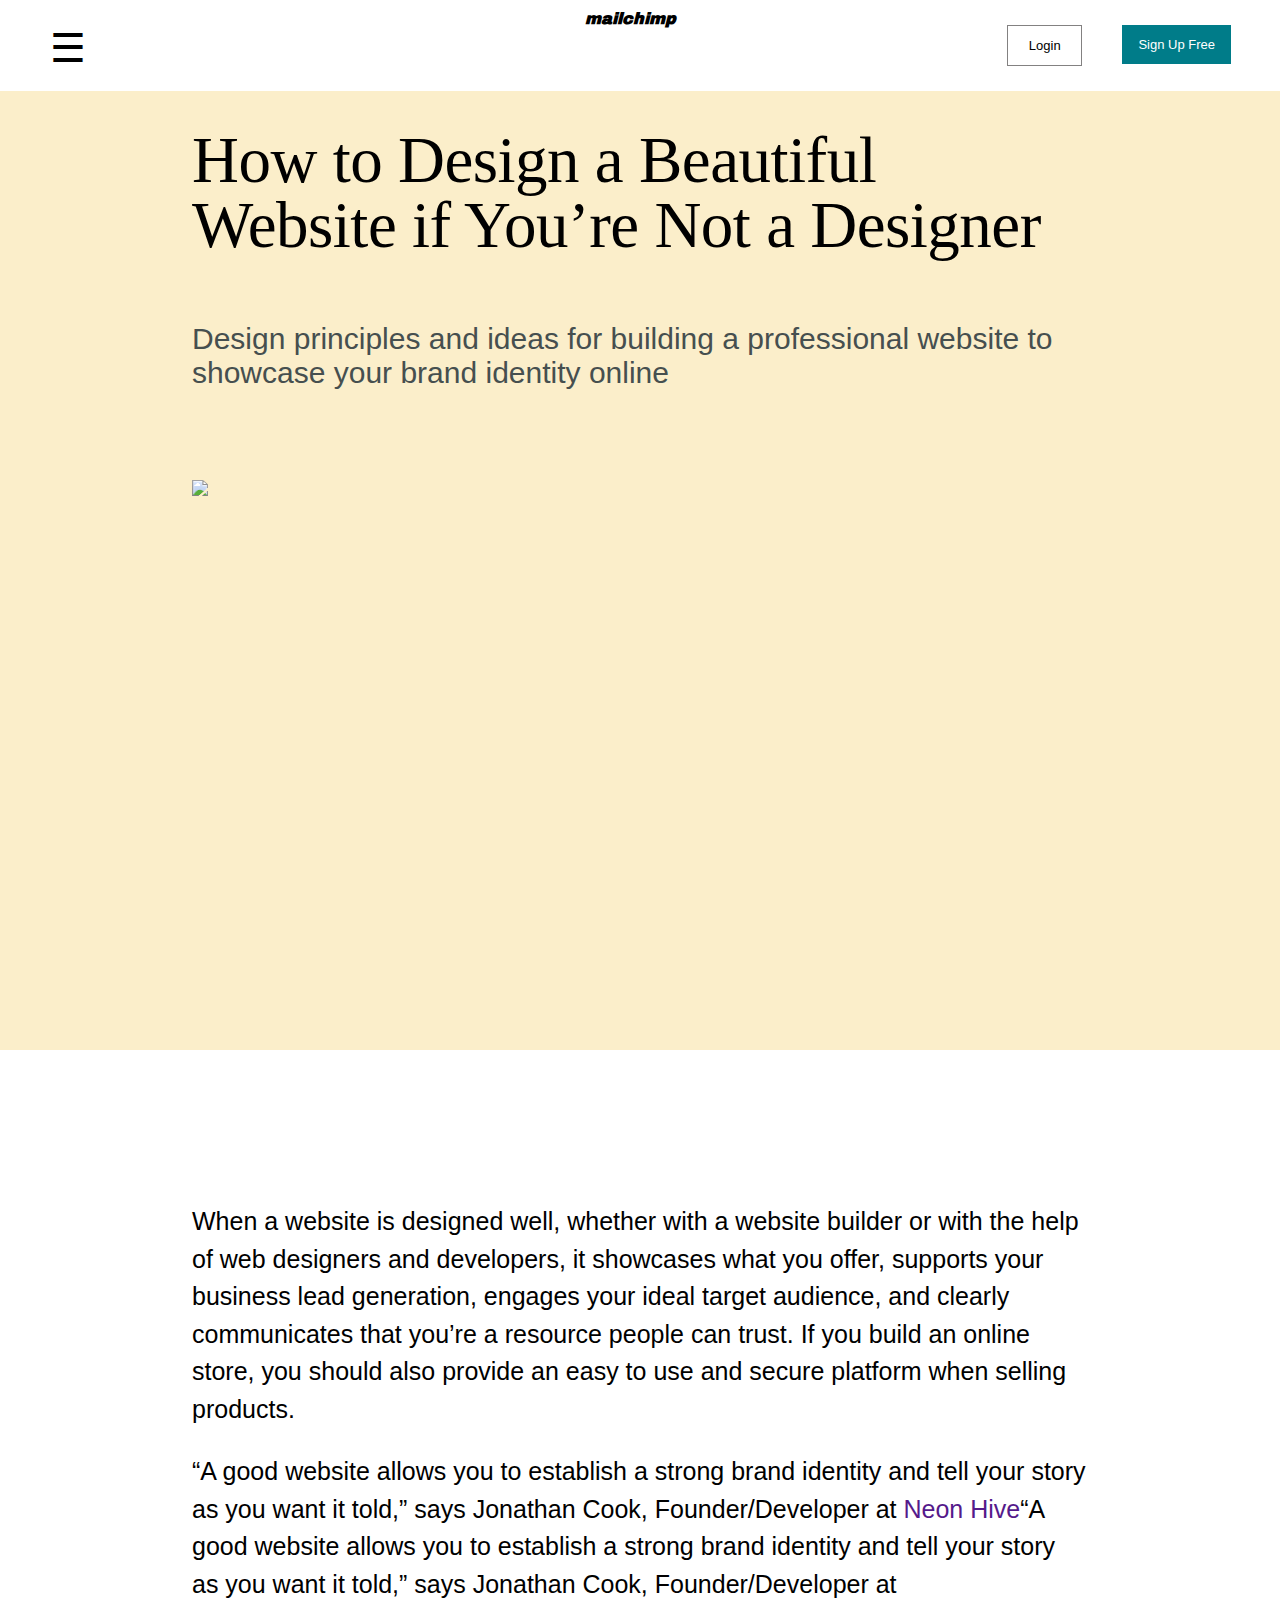
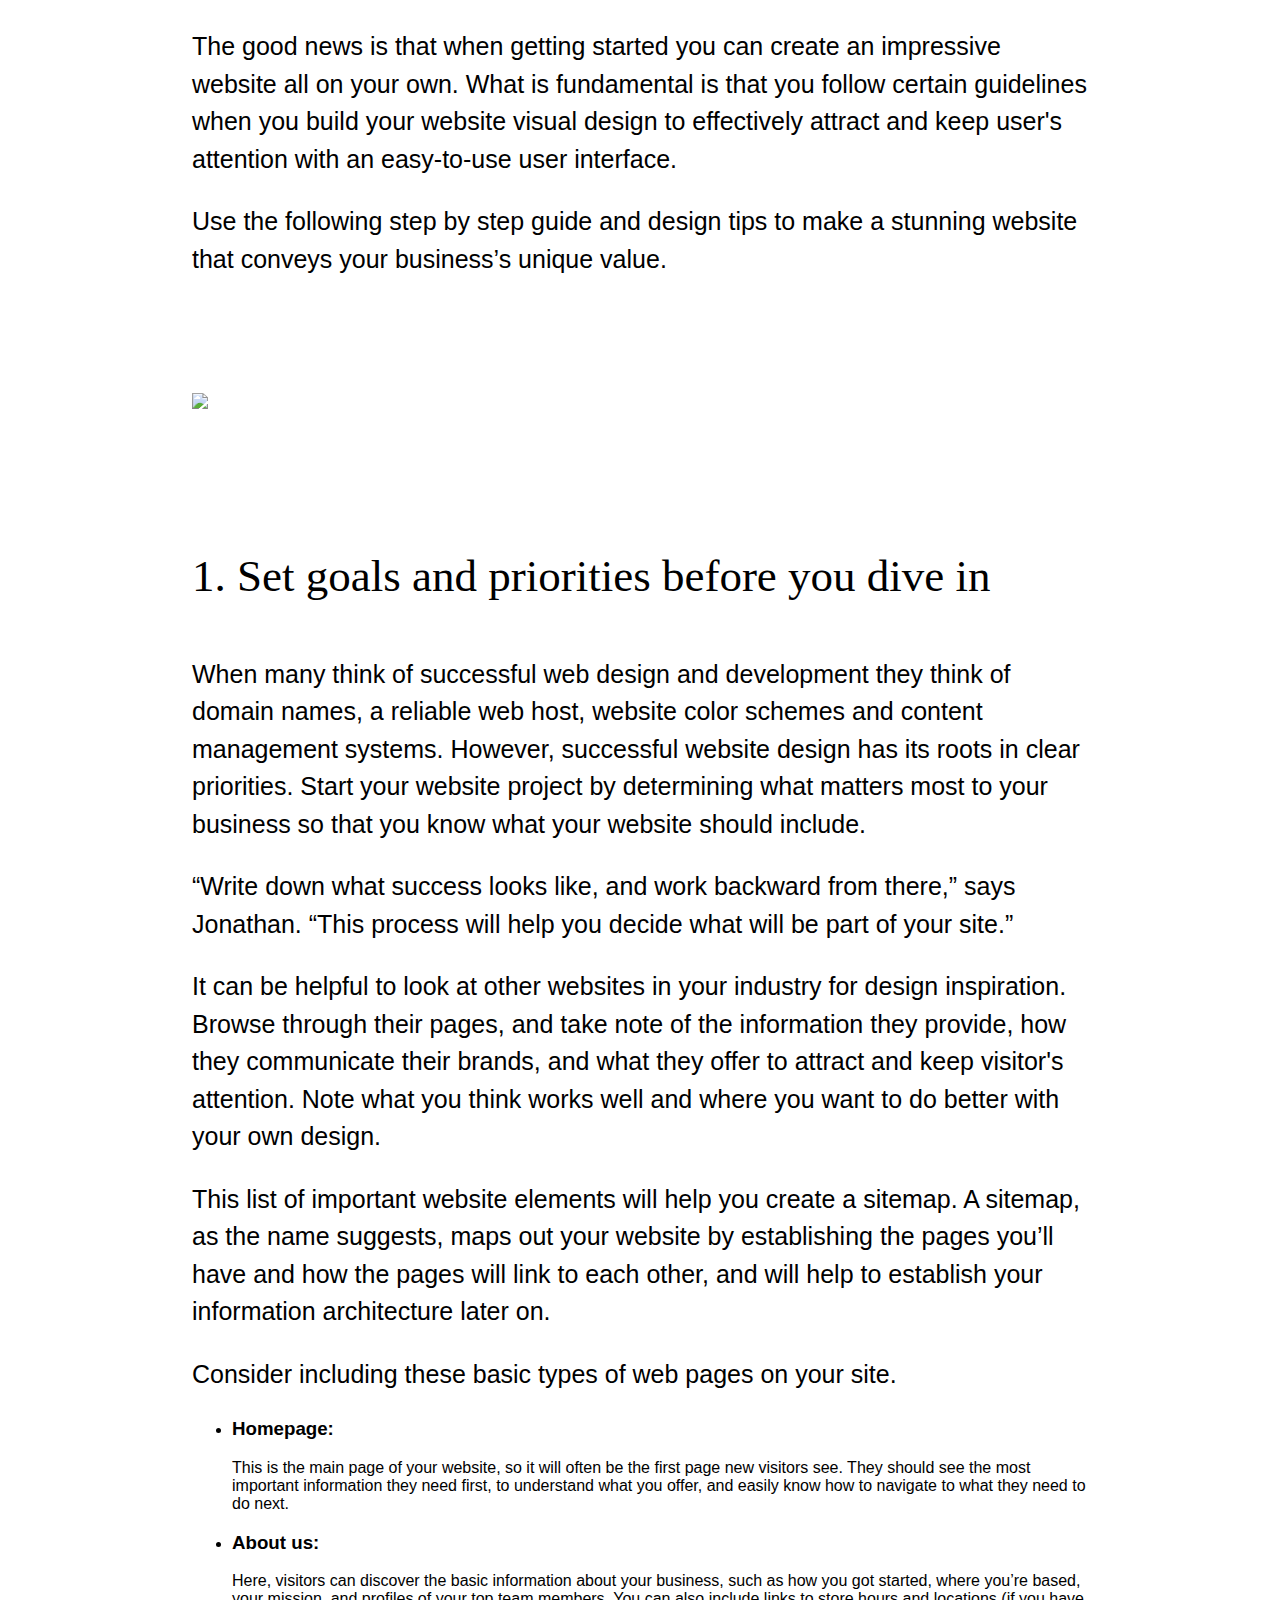
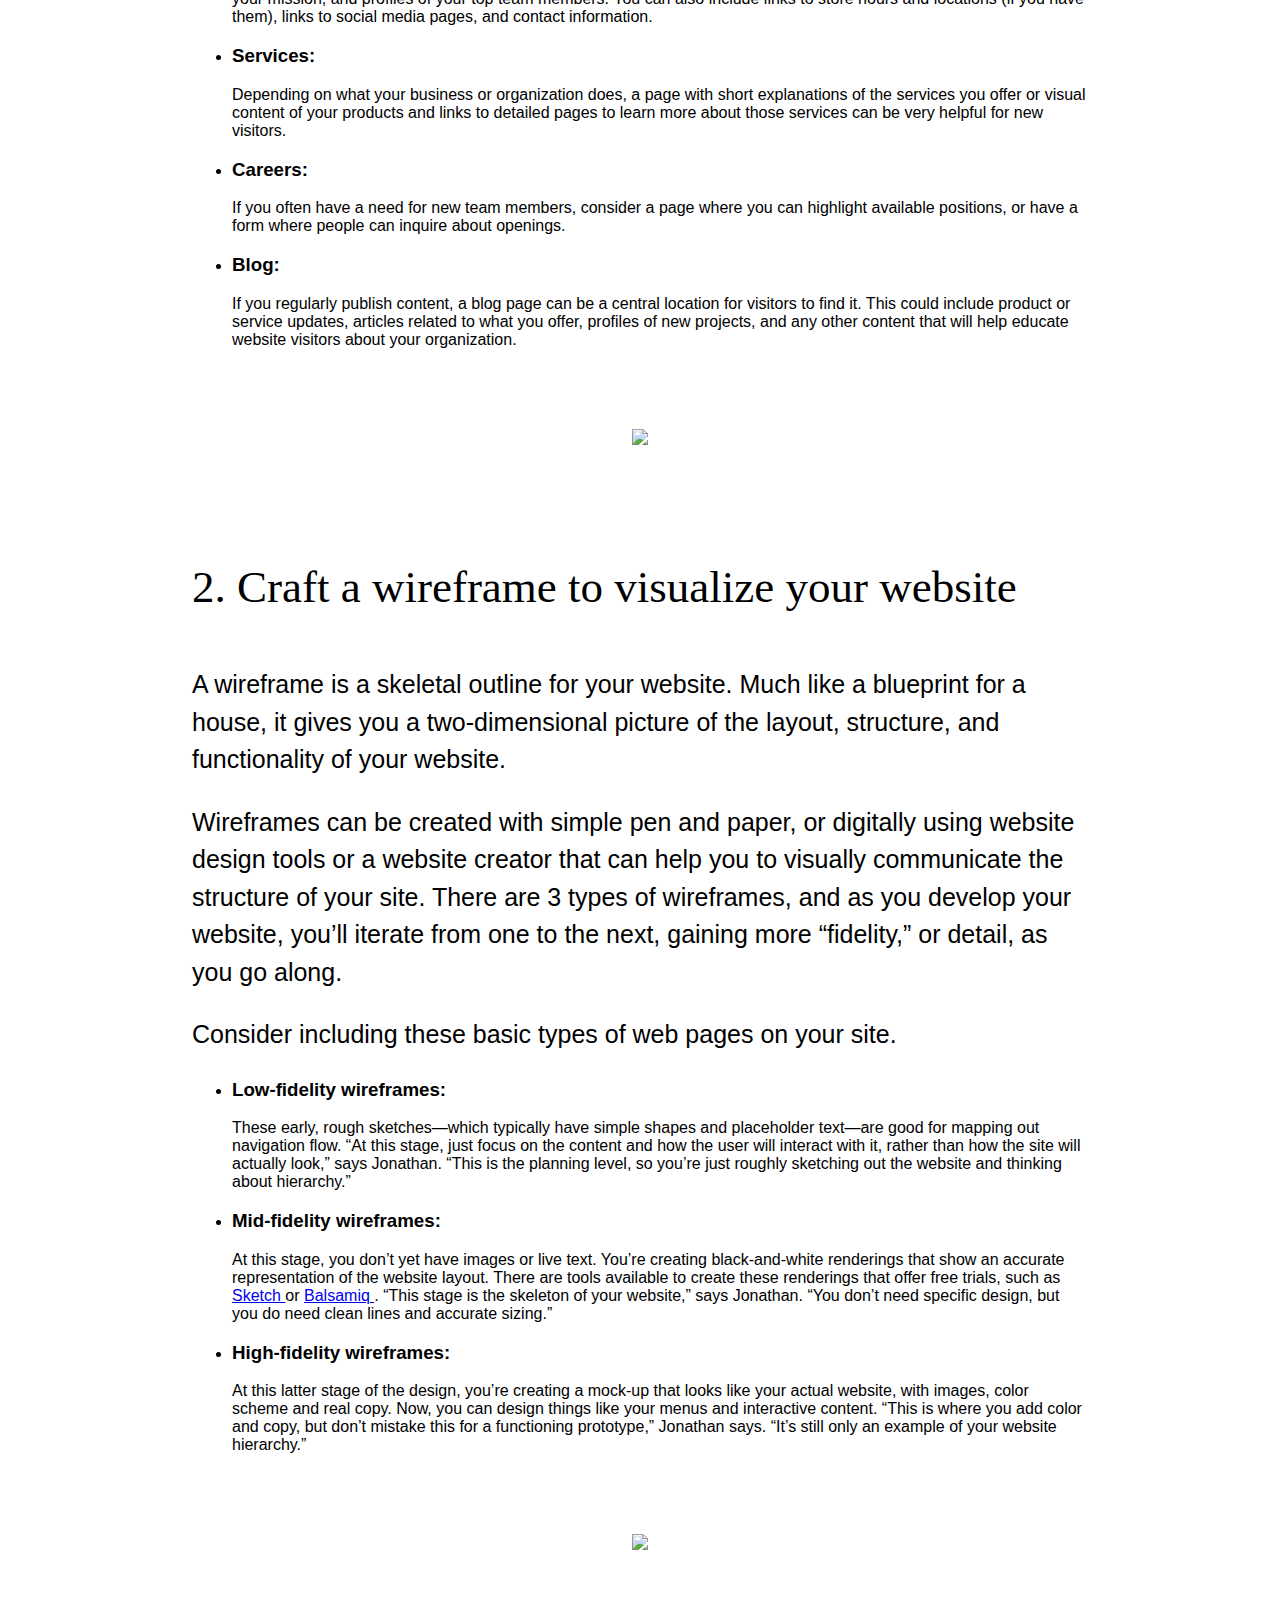
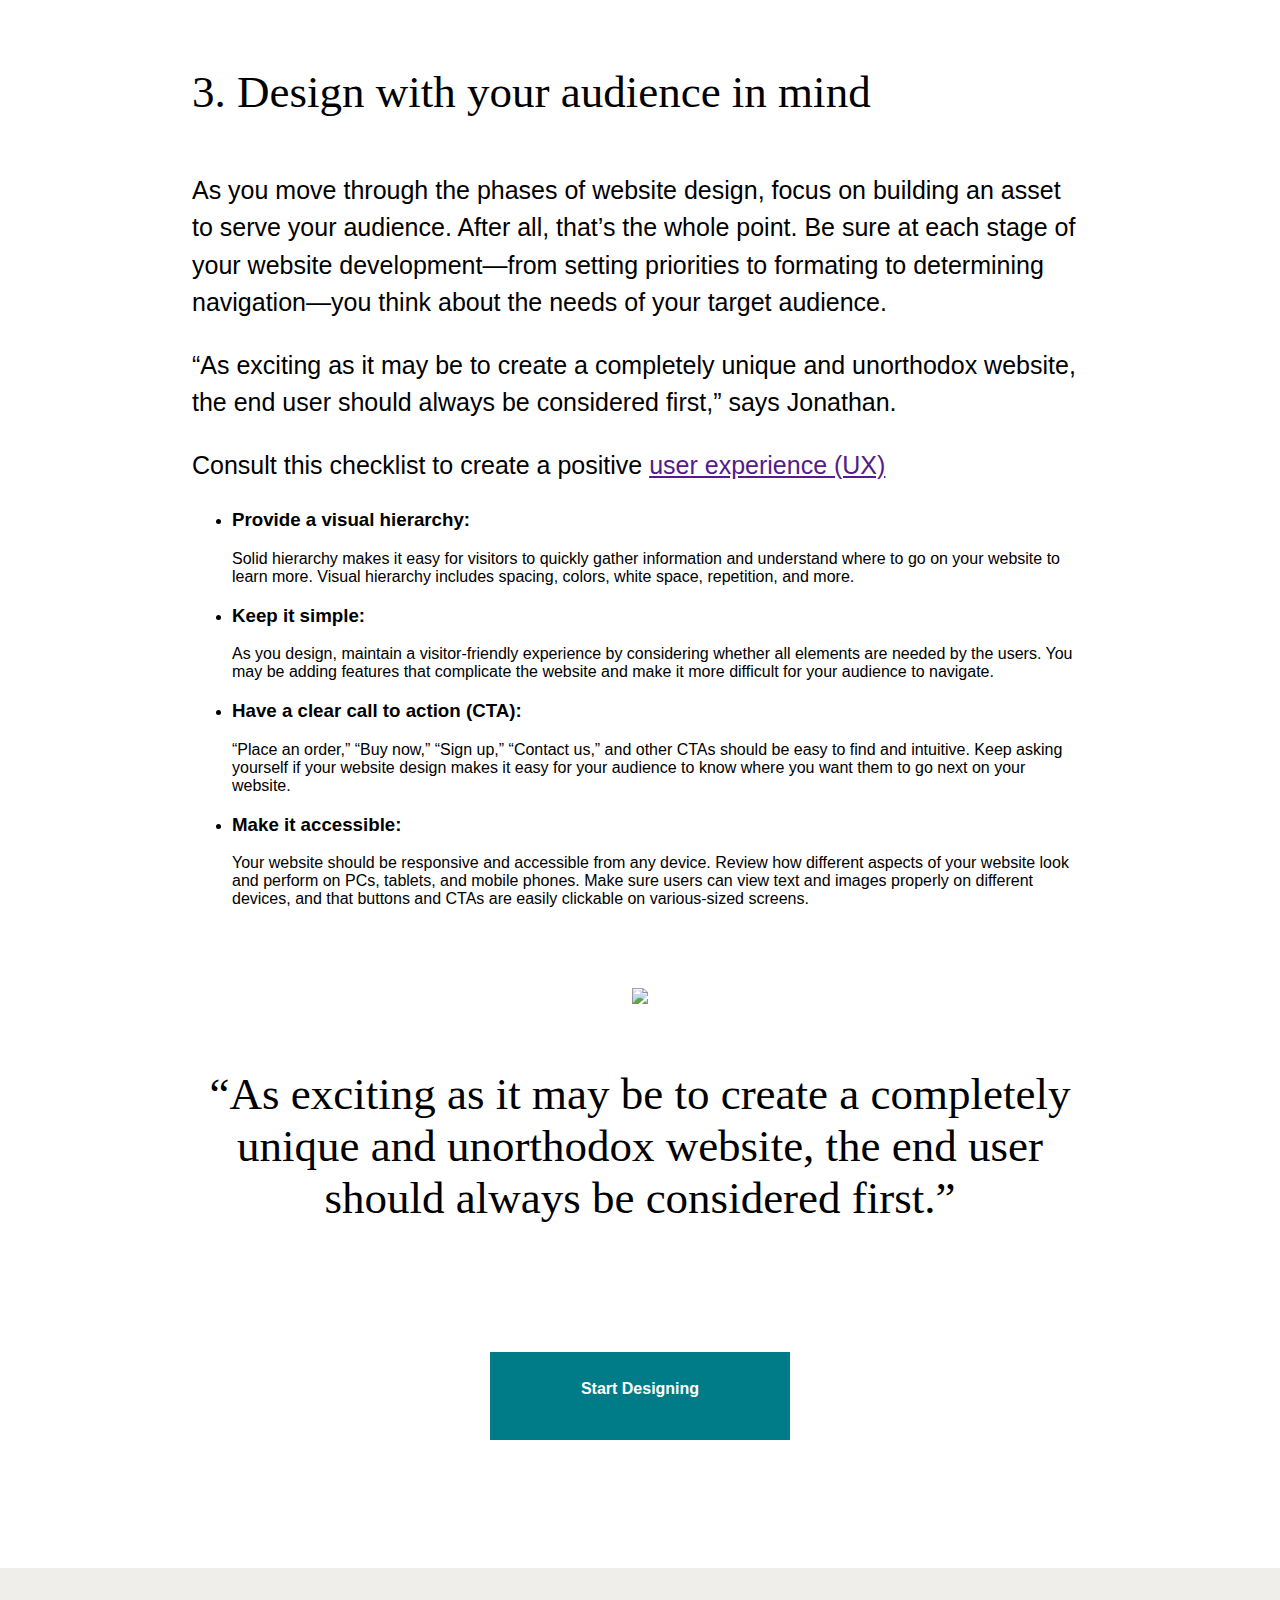
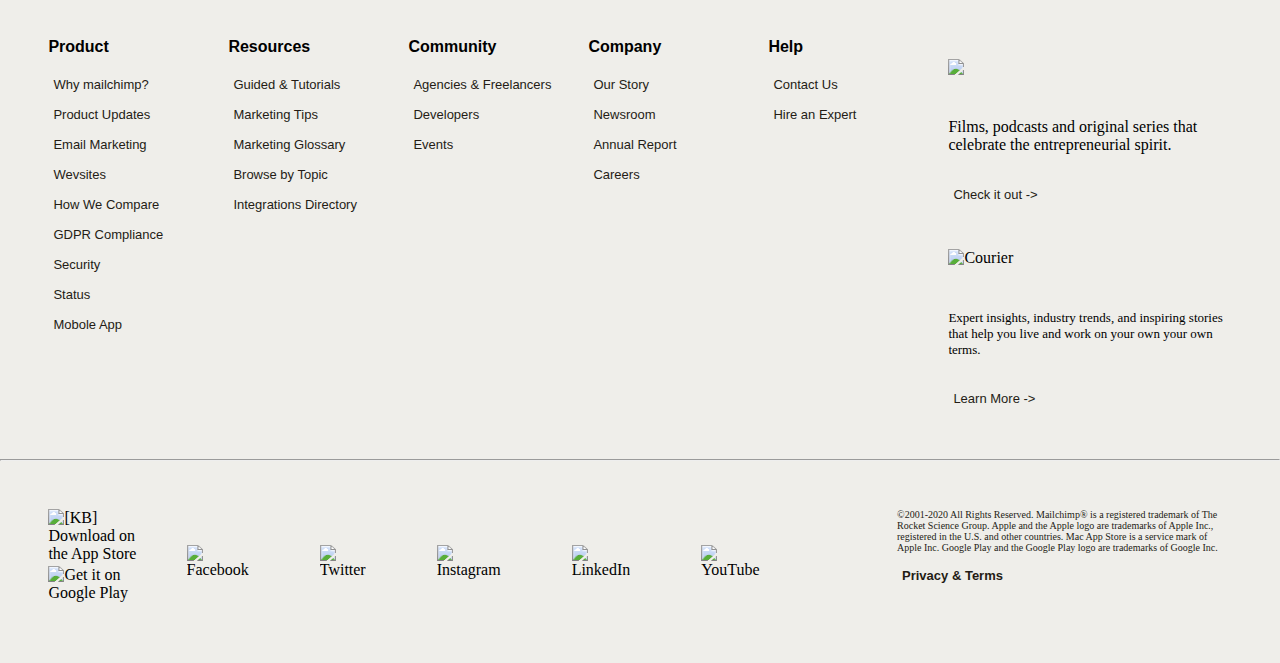
==== commit 49eacd92: "Final Chnages" ====
--- a/how-to-design-a-beautiful-website.html
+++ b/how-to-design-a-beautiful-website.html
@@ -8,6 +8,9 @@
     <link rel="stylesheet" href="./styles/common.css">
     <link rel="stylesheet" href="./styles/commonFooter.css">
     <link rel="stylesheet" href="./styles/how-to-design-a-beautiful-website.css">
+    <link rel="preconnect" href="https://fonts.gstatic.com">
+    <link href="https://fonts.googleapis.com/css2?family=Archivo+Black&display=swap" rel="stylesheet">
+
     
 </head>
 <body>
--- a/styles/common.css
+++ b/styles/common.css
@@ -76,7 +76,8 @@
 }
 
 .nav-mid{
-    margin: 10px auto;
+    margin-top: 10px;
+    margin-left: 20%;
 }
 
 #login{
@@ -104,6 +105,7 @@
     font-weight: 500;
     padding: .75rem 1rem;
 }
+
 .fa-search{
     margin-top: 10px;
 }
@@ -112,6 +114,36 @@
     font-family: 'Archivo Black', sans-serif;
     position: relative;
     bottom: 10px;
+    margin-left: 5px;
+    margin: auto;
+}
+
+@media only screen and (max-width: 600px) {
+    .fa-search{
+        display: none;
+    }
+    .sign-up{
+        display: none;
+    }
+}
+@media only screen and (min-width: 600px) {
+    .fa-search{
+        display: none;
+    }
+    .sign-up{
+        display: none;
+    }
+    .search-icon{
+        display: none;
+    }
+}
+@media only screen and (min-width: 1100px) {
+    .fa-search{
+        display: block;
+    }
+    .sign-up{
+        display: block;
+    }
 }
 
 
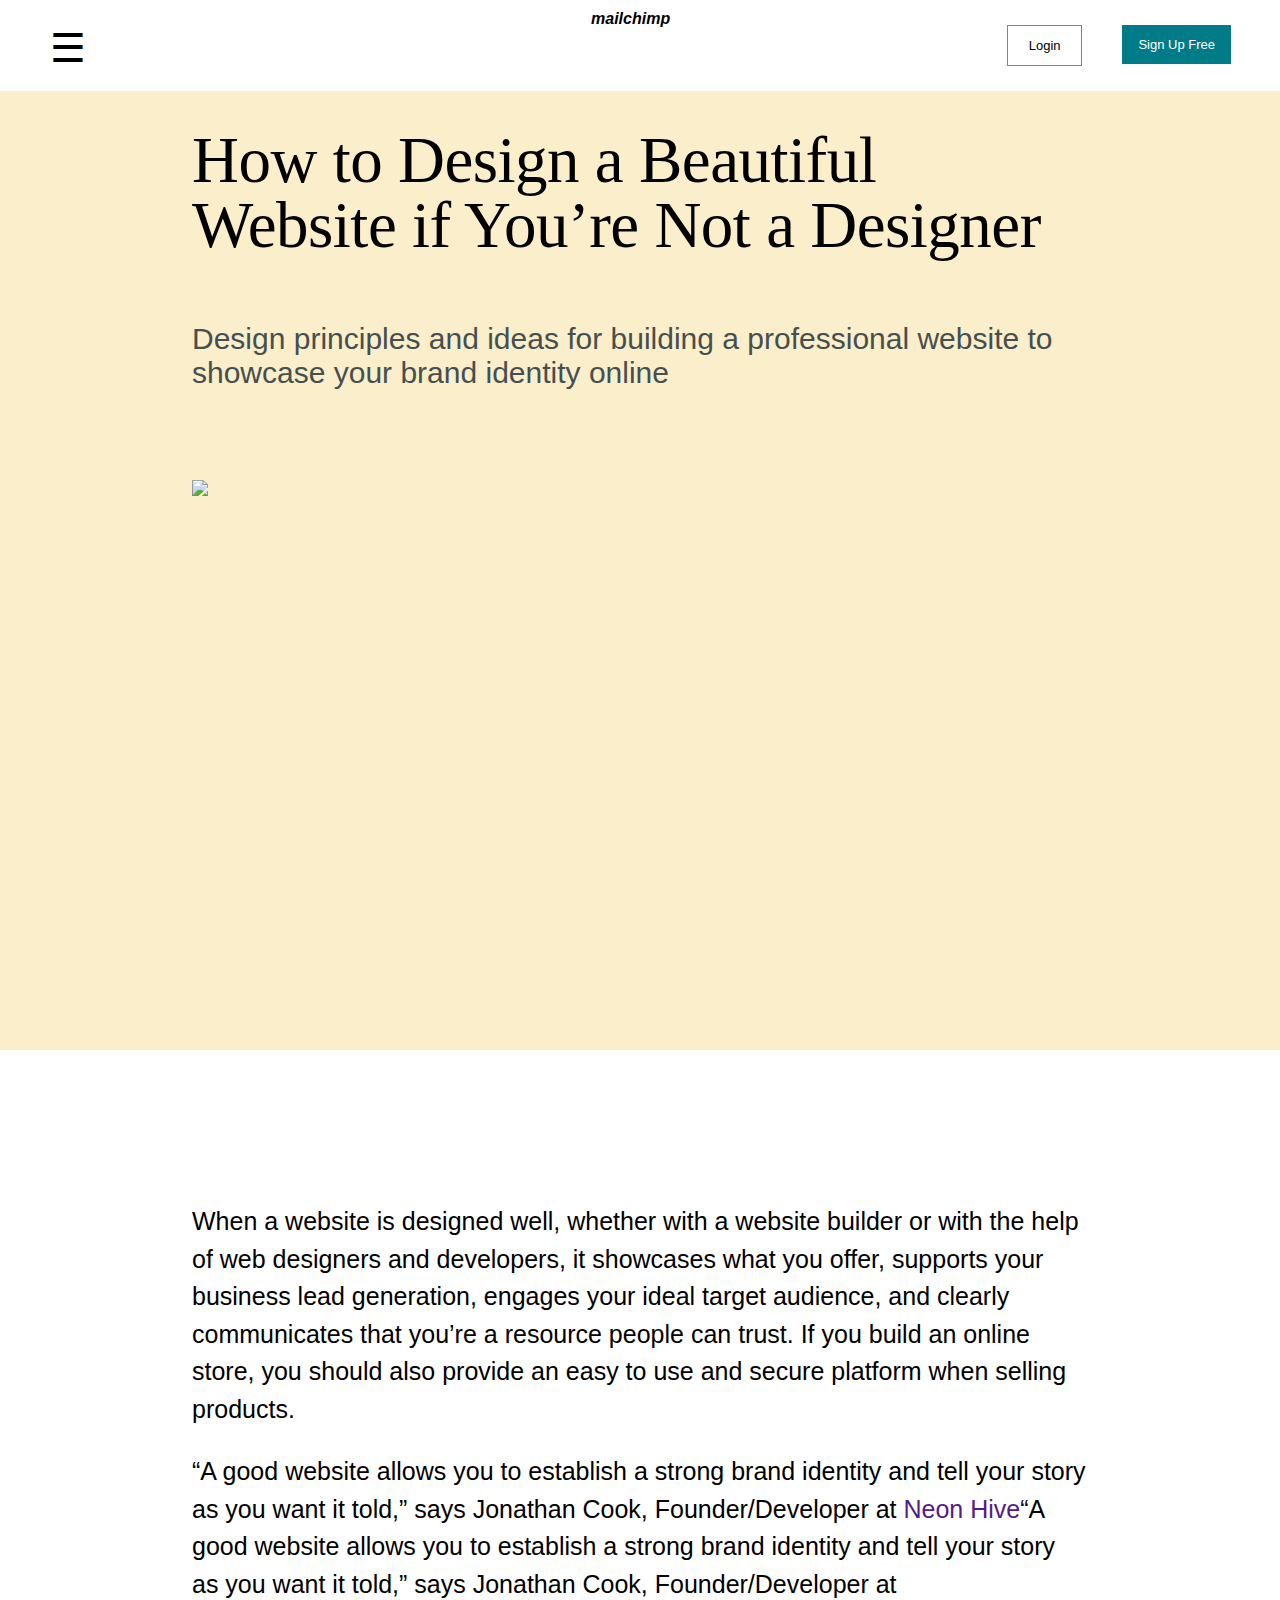
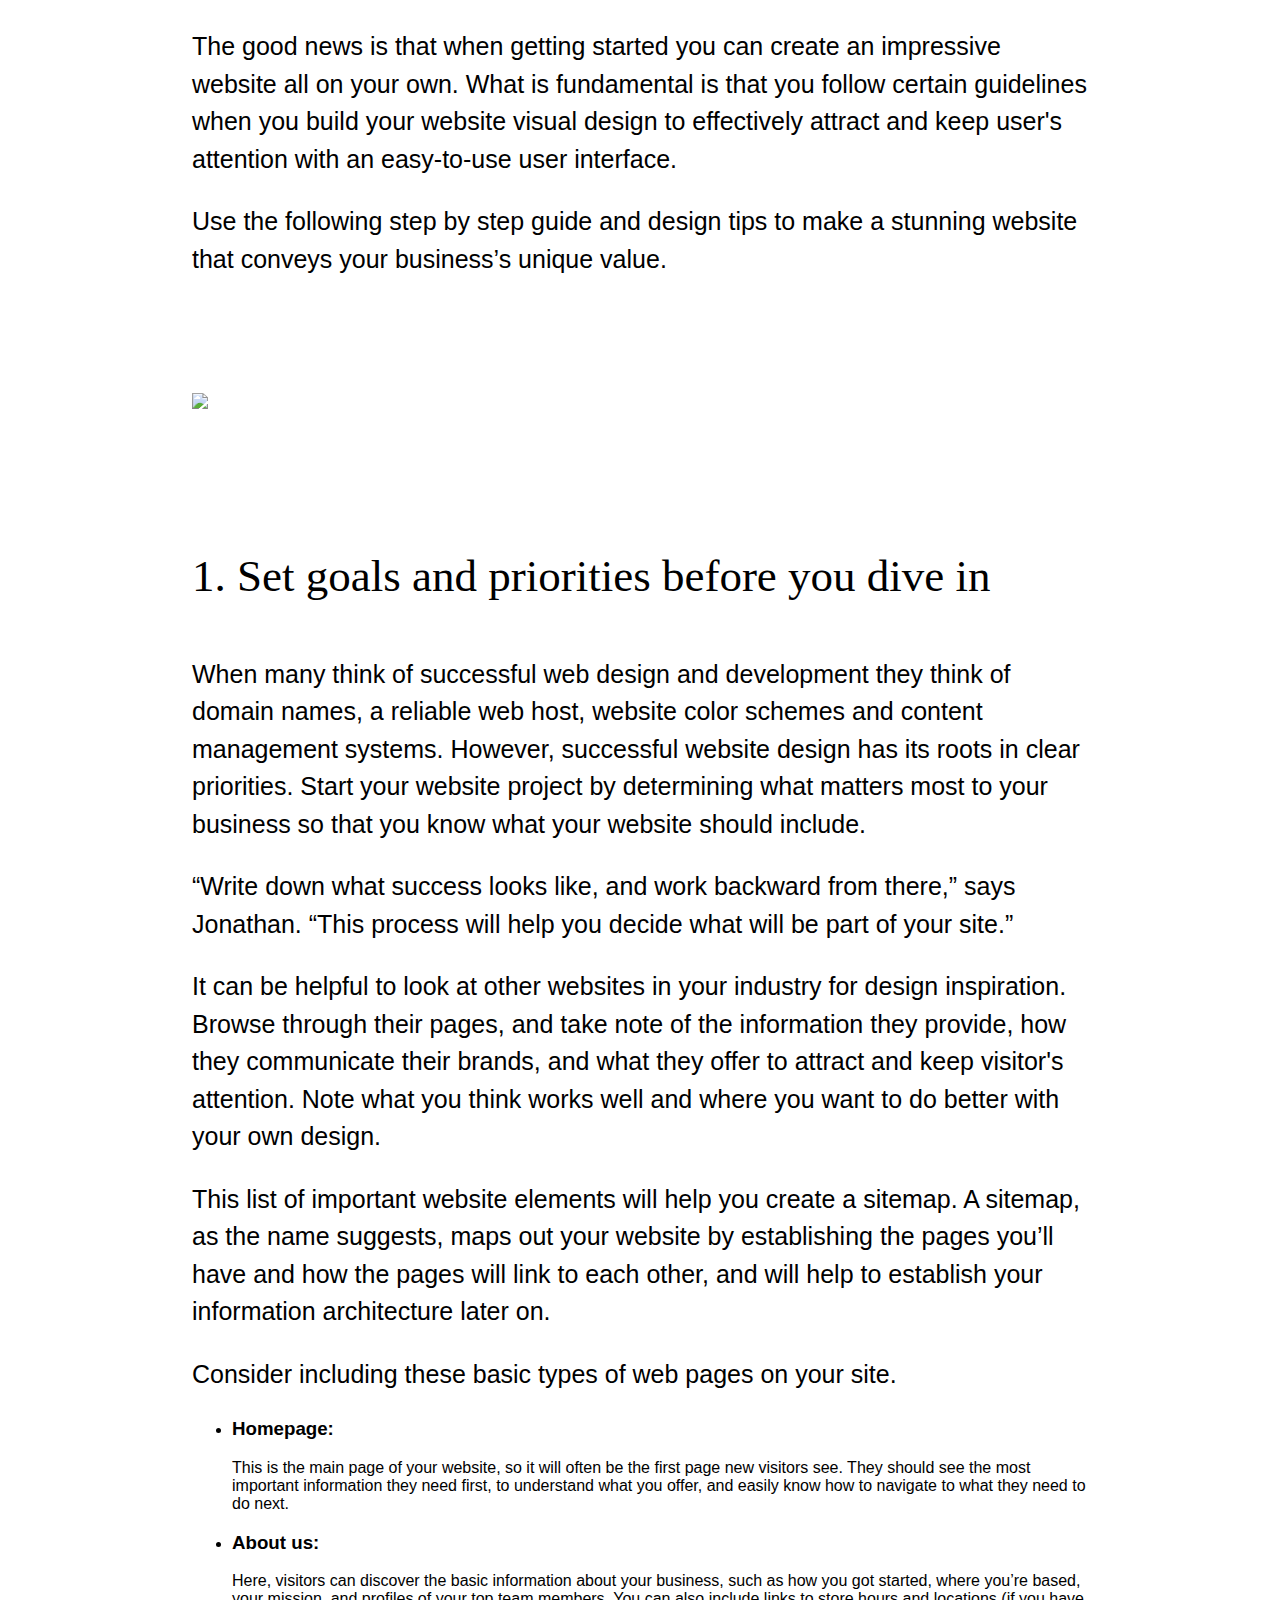
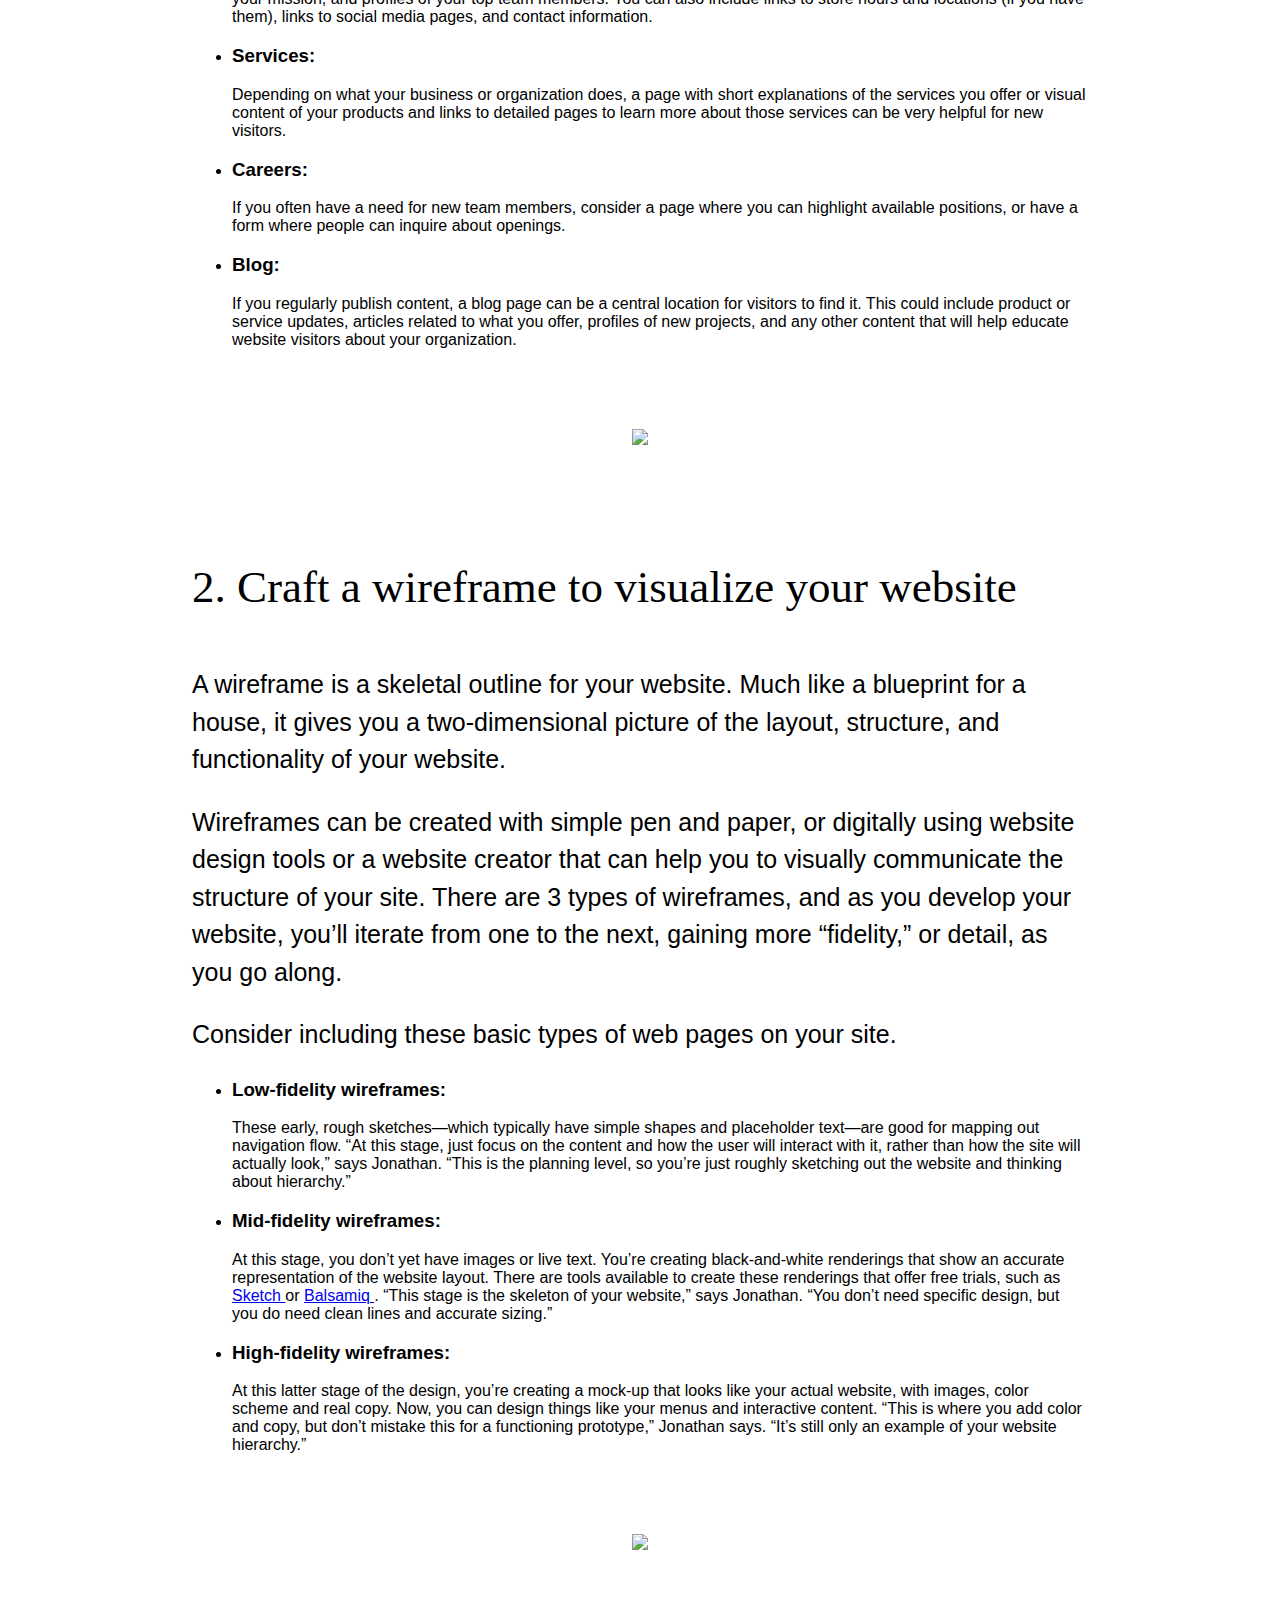
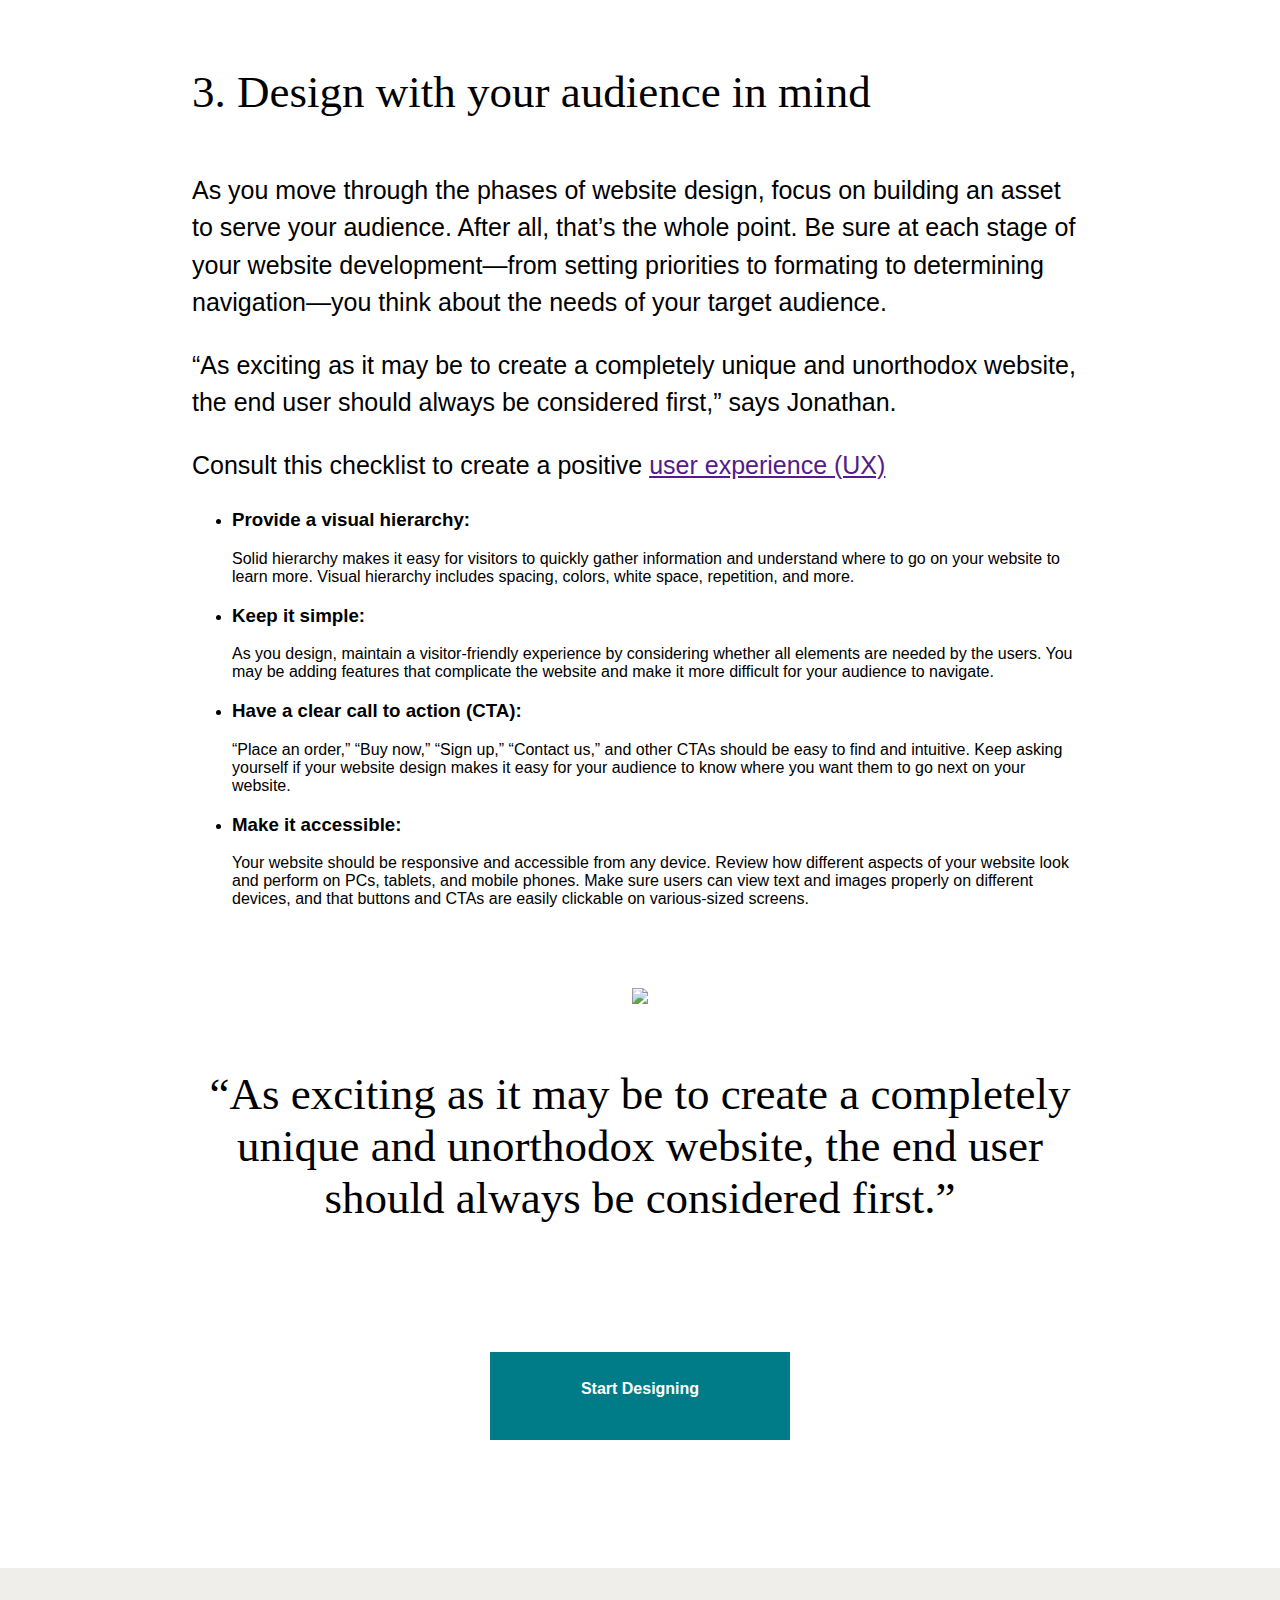
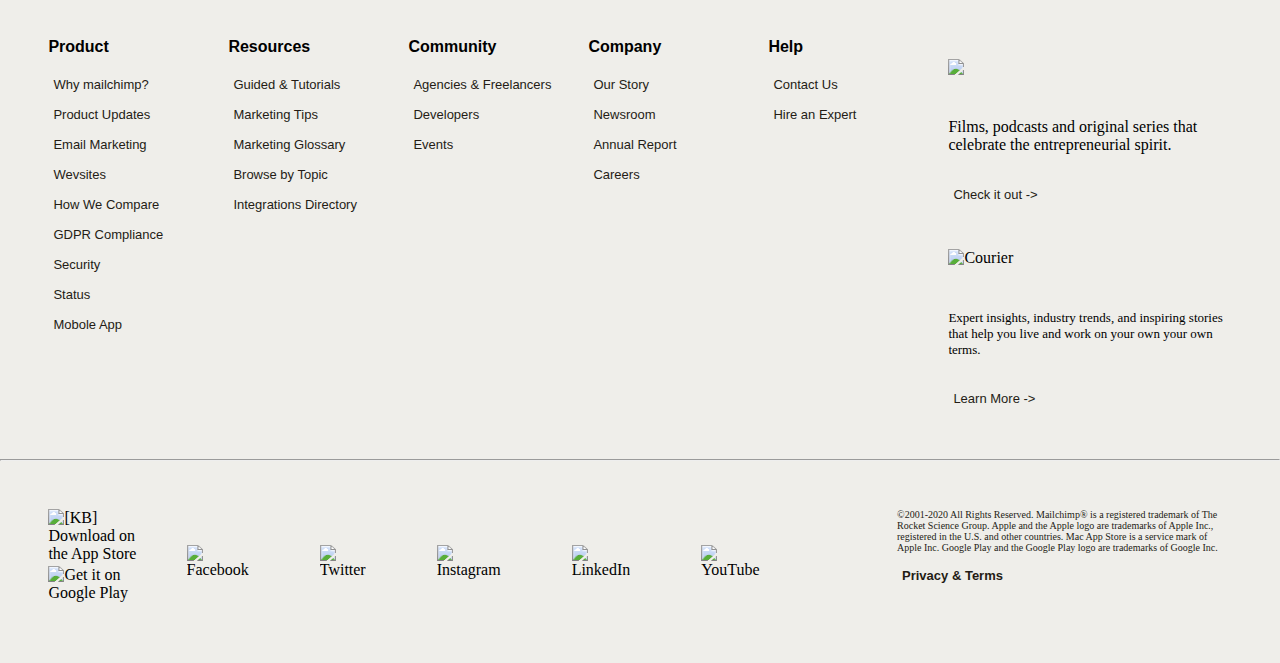
==== commit 2cecd979: "final" ====
--- a/how-to-design-a-beautiful-website.html
+++ b/how-to-design-a-beautiful-website.html
@@ -8,9 +8,6 @@
     <link rel="stylesheet" href="./styles/common.css">
     <link rel="stylesheet" href="./styles/commonFooter.css">
     <link rel="stylesheet" href="./styles/how-to-design-a-beautiful-website.css">
-    <link rel="preconnect" href="https://fonts.gstatic.com">
-    <link href="https://fonts.googleapis.com/css2?family=Archivo+Black&display=swap" rel="stylesheet">
-
     
 </head>
 <body>
@@ -291,7 +288,10 @@
             <img src="https://eep.io/images/yzco4xsimv0y/n5saFR4miW4U4ygUIQo0A/8f9c60cb133b80fda2fe9bdb825b4a5f/icon-linkedin.svg?q=95" data-src="https://eep.io/images/yzco4xsimv0y/n5saFR4miW4U4ygUIQo0A/8f9c60cb133b80fda2fe9bdb825b4a5f/icon-linkedin.svg?q=95" data-behavior="lazyload" style="" class="image-7" alt="LinkedIn">
             <img src="https://eep.io/images/yzco4xsimv0y/2z1ra9BrgQewIqMQckMasg/58e3e8ec04acd60f0642f89dfbd71218/icon-youtube.svg?q=95" data-src="https://eep.io/images/yzco4xsimv0y/2z1ra9BrgQewIqMQckMasg/58e3e8ec04acd60f0642f89dfbd71218/icon-youtube.svg?q=95" data-behavior="lazyload" style="" class="image-7" alt="YouTube">        
             <img src="https://eep.io/images/yzco4xsimv0y/7nawBEArBKpxRukK66OZtN/af9879112b20982e13748d47b24c8681/pinterest-logo.svg?q=95" data-src="https://eep.io/images/yzco4xsimv0y/7nawBEArBKpxRukK66OZtN/af9879112b20982e13748d47b24c8681/pinterest-logo.svg?q=95" data-behavior="lazyload" style="" class="image-7" alt="">
-            <div class="last-text">©2001-2020 All Rights Reserved. Mailchimp® is a registered trademark of The Rocket Science Group. Apple and the Apple logo are trademarks of Apple Inc., registered in the U.S. and other countries. Mac App Store is a service mark of Apple Inc. Google Play and the Google Play logo are trademarks of Google Inc. <a href="" style="color: #241c15; font-weight: 700;">Privacy & Terms</a></div>
+            <div class="last-text">©2001-2020 All Rights Reserved. Mailchimp® is a registered trademark
+                 of The Rocket Science 
+                Group. Apple and the Apple logo are trademarks of Apple Inc., registered in the U.S. and other countries. Mac 
+                App Store is a service mark of Apple Inc. Google Play and the Google Play logo are trademarks of Google Inc. <a href="" style="color: #241c15; font-weight: 700;">Privacy & Terms</a></div>
         </div>
     </div>
     <script src="./scripts/index.js"></script>
